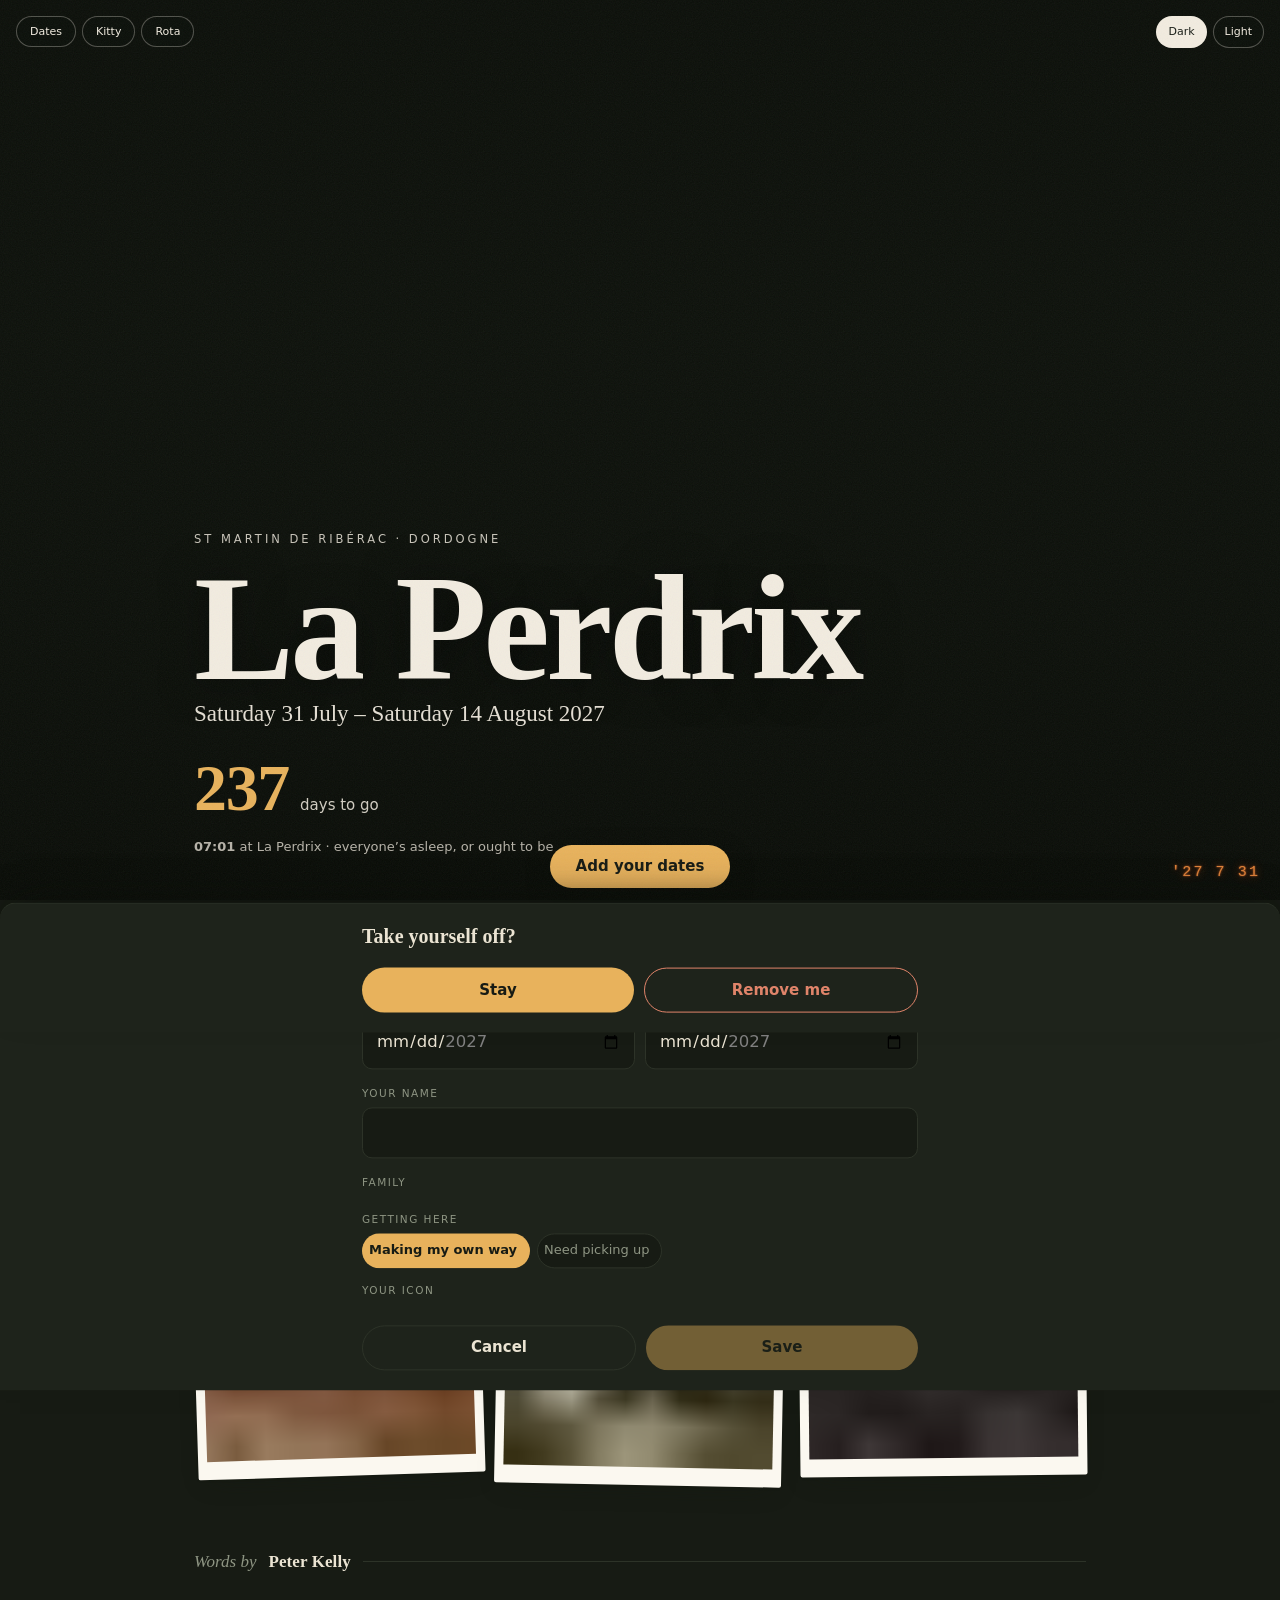
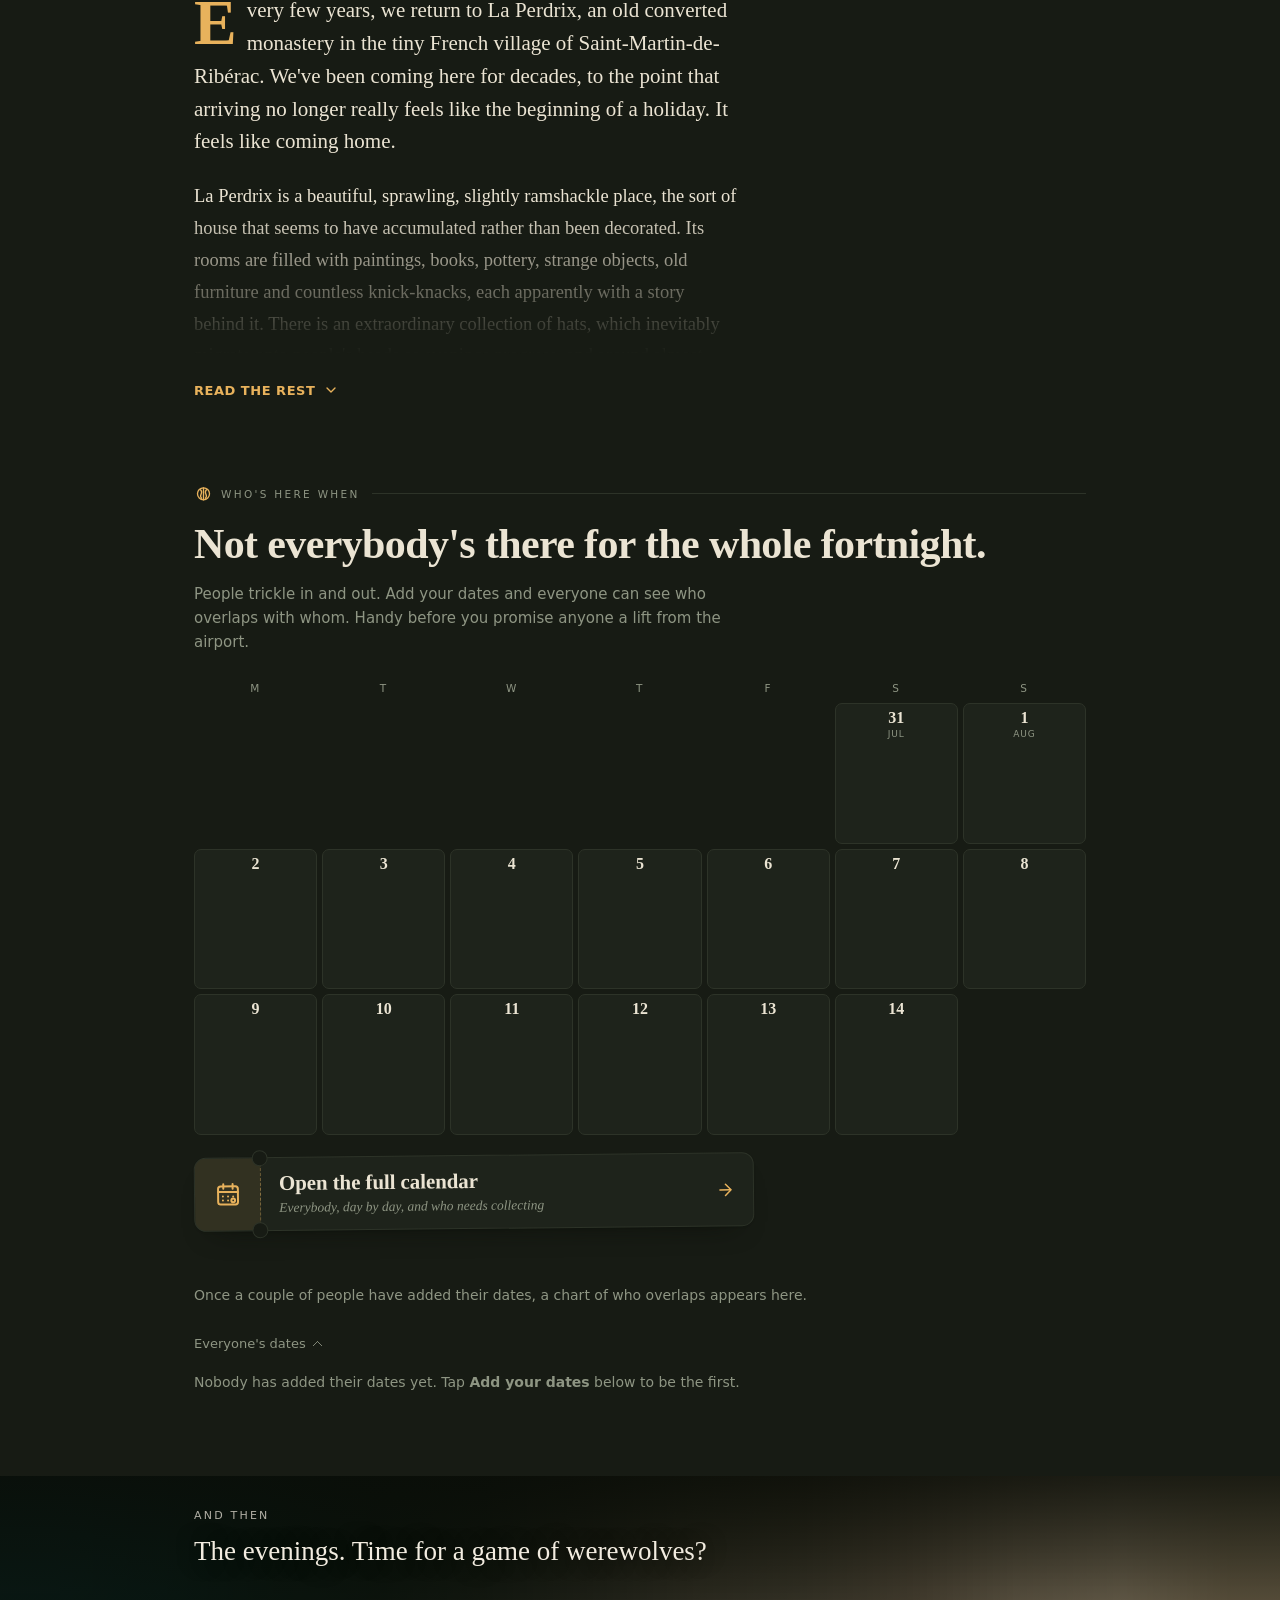
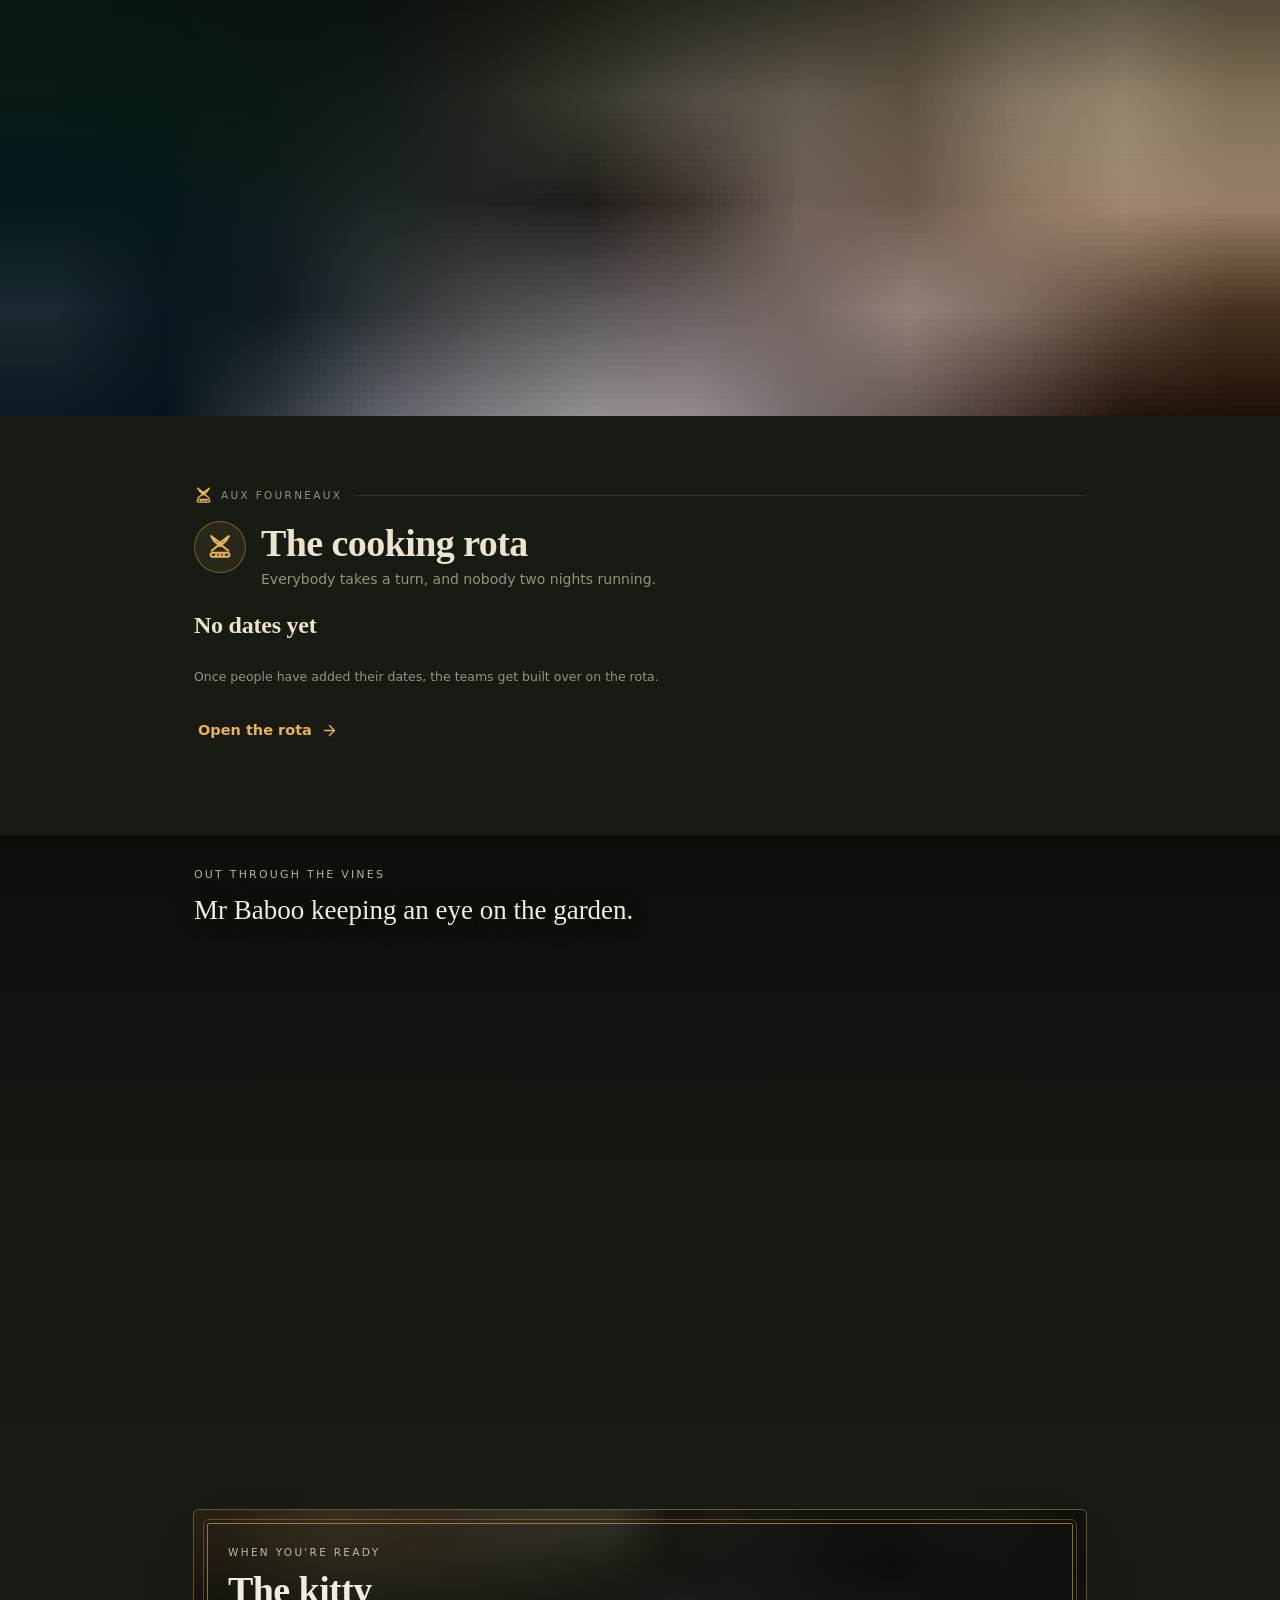
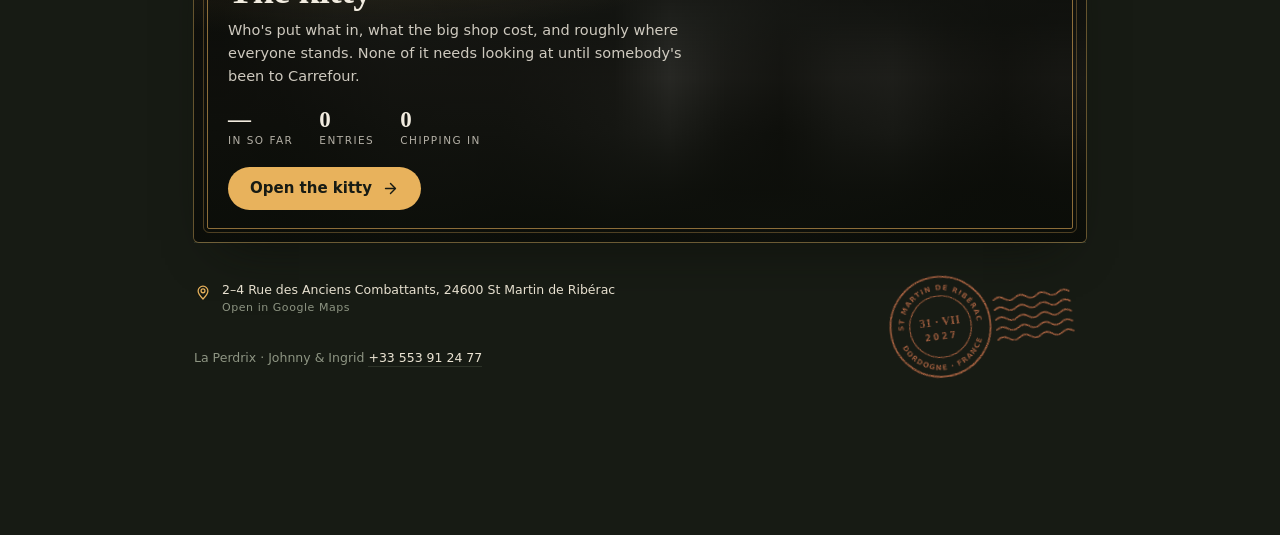
==== index.html @ cb904ff1 "The calendar button becomes a ticket stub The outlined pill under the landing page's calendar read l" ====
<!doctype html>
<html lang="en-GB">
<head>
<meta charset="utf-8">
<meta name="viewport" content="width=device-width, initial-scale=1, viewport-fit=cover">
<title>La Perdrix</title>
<link rel="manifest" href="manifest.webmanifest">
<!-- iOS ignores the manifest's icons for Add to Home Screen and uses this instead,
     and Safari will not accept an SVG here — hence the one PNG in the repo. -->
<link rel="apple-touch-icon" href="icons/apple-touch-icon.png">
<meta name="description" content="La Perdrix, St Martin de Ribérac, 31 July to 14 August 2027.">
<meta name="theme-color" id="tc" content="#171b14">
<meta name="apple-mobile-web-app-capable" content="yes">
<meta name="apple-mobile-web-app-status-bar-style" content="black-translucent">
<!-- Bump ?v= whenever styles.css changes. Neither python's http.server nor
     GitHub Pages sends useful cache headers, so without this the browser will
     happily serve a stale stylesheet and you'll debug a fix you already made. -->
<!-- Generated blur stand-ins. Must load BEFORE styles.css so its :root defaults
     are in place when the rules that use var(--ph-*) are parsed. -->
<link rel="stylesheet" href="photos.css?v=3">
<link rel="stylesheet" href="styles.css?v=51">
<!-- Dark is the default, and this has to run in the <head>: set the attribute
     any later and a light frame paints first, which on a phone in a dim room is
     a flash in the eye. Inline and tiny for the same reason — an external file
     could arrive after the first paint. The phone's own setting is ignored on
     purpose; the only thing consulted is what the person chose here before. -->
<script>
  try {
    document.documentElement.setAttribute(
      'data-theme', localStorage.getItem('laperdrix.theme') === 'light' ? 'light' : 'dark');
  } catch { document.documentElement.setAttribute('data-theme', 'dark'); }
</script>
</head>
<body>

<!-- ============================================================ hero -->
<header class="hero">
  <div class="plate" role="img" aria-label="Photographs of La Perdrix: the group in the garden, the lake, terracotta heads, hens in the shade, the house in golden light, and the abbey at Brantôme">
    <span></span><span></span><span></span><span></span><span></span><span></span>
  </div>
  <span class="wash"></span>
  <!-- A light leak, flaring as each photograph gives way to the next -->
  <span class="leak" aria-hidden="true"></span>
  <!-- The orange date a compact camera burned into the corner, from TRIP -->
  <span class="stamp" id="stamp" aria-hidden="true"></span>
  <!-- Straight to the two things you actually come back for, without scrolling
       the whole page. Mirrors the theme switcher opposite so the hero stays
       symmetrical. -->
  <nav class="hero-nav" aria-label="Go to">
    <a href="#when">Dates</a>
    <a href="kitty.html">Kitty</a>
    <a href="rota.html">Rota</a>
  </nav>
  <div class="themes">
    <button id="t-dark" aria-pressed="true">Dark</button>
    <button id="t-light" aria-pressed="false">Light</button>
  </div>
  <div class="inner">
    <p class="place">St Martin de Ribérac · Dordogne</p>
    <h1>La&nbsp;Perdrix</h1>
    <p class="when" id="range"></p>
    <p class="count"><b id="cd">—</b> <span id="cdl"></span></p>
    <p class="now" id="now"></p>
  </div>
</header>

<!-- ============================================================ the place -->
<section class="sec welcome">
  <div class="reveal">
    <p class="eyebrow"><span class="eb-mark" aria-hidden="true"><svg viewBox="0 0 24 24"><use href="#i-partridge"/></svg></span>The place</p>
    <!-- The walnut-tree headline that used to open here is gone: Peter's line,
         the one his essay ends on, is the opener now, so the top of the page and
         the foot of the essay ring the same note. The housekeeping line sits
         above it, italic and quiet, so it doesn't compete with the opener. -->
    <p class="muted" style="font-style:italic;margin:0 0 14px">Nothing to organise up here. Add your dates further down when you know them.</p>
    <p class="lede">La Perdrix is our home away from home, only larger, stranger, sunnier, and with considerably more hats.</p>
  </div>
  <div class="sheet3 reveal">
    <figure class="print">
      <span class="im" style="background-image:var(--ph-heads)" role="img" aria-label="Terracotta heads against a lichened limestone wall"></span>
      <figcaption></figcaption>
    </figure>
    <figure class="print">
      <span class="im" style="background-image:var(--ph-hens)" role="img" aria-label="Two hens in dappled shade"></span>
      <figcaption></figcaption>
    </figure>
    <figure class="print">
      <span class="im" style="background-image:var(--ph-mirror)" role="img" aria-label="A dim room of gilt mirrors lit by one lamp"></span>
      <figcaption></figcaption>
    </figure>
  </div>
</section>

<!-- ============================================================ in their words -->
<!-- A longer read, written for the group by one of the regulars who writes for a
     living. Text only on purpose: the contact sheet above and the photo bands to
     either side carry the pictures, and this is the one place on the page meant to
     be read rather than glanced at. Kept in the writer's own words; only the
     house-style fixes (spelt-out "thirteenth century", no em dashes) are ours. -->
<section class="sec essay reveal">
  <p class="byline">Words by <b>Peter Kelly</b></p>
  <!-- id + clamped-by-JS: the whole piece is in the page, so with no JavaScript
       it simply shows in full. On load it is collapsed behind "Read the rest",
       so the essay is there for anyone who wants it without dragging the scroll
       for everyone who doesn't. -->
  <div class="prose" id="prose">
    <p class="lead-p">Every few years, we return to La Perdrix, an old converted monastery in the tiny French village of Saint-Martin-de-Ribérac. We've been coming here for decades, to the point that arriving no longer really feels like the beginning of a holiday. It feels like coming home.</p>
    <p>La Perdrix is a beautiful, sprawling, slightly ramshackle place, the sort of house that seems to have accumulated rather than been decorated. Its rooms are filled with paintings, books, pottery, strange objects, old furniture and countless knick-knacks, each apparently with a story behind it. There is an extraordinary collection of hats, which inevitably migrate onto people's heads as evenings progress, and around almost every corner there is something peculiar or beautiful you could swear you had never noticed on the previous visit.</p>
    <p>The building began life as a monastery in the thirteenth century, and something of that history remains in its thick walls, enormous rooms and wonderfully irregular layout. There are bedrooms seemingly everywhere, along with two swimming pools, rambling gardens and a huge art-studio space. From the house you look across towards the old village church, a view which makes the whole place feel suspended somewhere between the everyday and a much older France.</p>
    <p>At its heart is the enormous dining table, big enough for around twenty-five people, sitting outside beneath a pergola engulfed in grapevines. This is where breakfasts drift into late mornings, where bottles and plates multiply over long lunches, and where everyone eventually reconvenes in the evening for the daily feast.</p>
    <p>Johnny and Ingrid have lived at La Perdrix since 2007, and the place bears the imprint of the life they have made there: creative, eccentric, generous and gloriously unpolished. Nothing feels over-designed or precious. Things lean, creak, grow wild and occasionally require improvisation. That is part of its charm.</p>
    <p>For us, though, La Perdrix is more than a beautiful house in France. It is a repository of family history. Every return folds another holiday into all the ones that came before it: different generations around the same table, familiar rooms redistributed among us, old jokes revived, new memories quietly attaching themselves to old ones. After so many years, it is difficult to separate the place itself from the people we have been there.</p>
    <p class="sign">La Perdrix is our home away from home, only larger, stranger, sunnier, and with considerably more hats.</p>
  </div>
  <button class="read-on" id="essayMore" type="button" hidden aria-controls="prose" aria-expanded="false">
    <span>Read the rest</span>
    <svg viewBox="0 0 24 24" fill="none" stroke="currentColor" stroke-width="2" stroke-linecap="round" stroke-linejoin="round" aria-hidden="true"><path d="M6 9l6 6 6-6"/></svg>
  </button>
</section>


<!-- ============================================================ calendar + who's here -->
<section class="sec cal-sec" id="when">
  <div class="reveal">
    <p class="eyebrow"><span class="eb-mark" aria-hidden="true"><svg viewBox="0 0 24 24"><use href="#i-walnut"/></svg></span>Who's here when</p>
    <h2 class="big">Not everybody's there for the whole fortnight.</h2>
    <p class="muted">People trickle in and out. Add your dates and everyone can see who overlaps with whom. Handy before you promise anyone a lift from the airport.</p>
  </div>

  <div class="cal reveal">
    <div class="dow" id="dow" aria-hidden="true"></div>
    <div class="grid" id="grid" role="group" aria-label="The days of the trip"></div>
  </div>

  <!-- The same calendar opened out to a page of its own, with the photograph
       behind it, everybody on a given day, and every pickup. Made as a ticket
       stub rather than a button: the plain outlined pill read like a bank's
       website on a page made of photographs and postmarks. The calendar mark
       is drawn to the sprite's recipe (1.7 stroke, round joins). -->
  <a class="cal-open" id="calOpen" href="calendar.html">
    <span class="co-stub" aria-hidden="true">
      <svg viewBox="0 0 24 24" fill="none" stroke="currentColor" stroke-width="1.7" stroke-linecap="round" stroke-linejoin="round"><rect x="3.5" y="5" width="17" height="15.5" rx="2.2"/><path d="M3.5 9.8h17"/><path d="M8 3v4"/><path d="M16 3v4"/><path d="M7.6 13.6h.01M12 13.6h.01M16.4 13.6h.01M7.6 17h.01M12 17h.01"/><circle cx="16.4" cy="17" r="1.6"/></svg>
    </span>
    <span class="co-body">
      <b>Open the full calendar</b>
      <small>Everybody, day by day, and who needs collecting</small>
    </span>
    <svg class="co-go" viewBox="0 0 24 24" fill="none" stroke="currentColor" stroke-width="1.9" stroke-linecap="round" stroke-linejoin="round" aria-hidden="true"><path d="M5 12h13"/><path d="M12 5l7 7-7 7"/></svg>
  </a>

  <p class="who" id="who" role="status"></p>

  <div class="chart reveal" id="chartWrap" hidden>
    <div class="chart-in">
      <!-- weekend shading and today's line, behind everything else -->
      <div class="cols" id="cols" aria-hidden="true"></div>
      <div class="scale" id="scale"></div>
      <div class="tally" id="tally"></div>
      <div id="bars"></div>
    </div>
  </div>
  <p class="peak" id="peak" hidden></p>
  <p class="chart-empty" id="chartEmpty">Once a couple of people have added their dates, a chart of who overlaps appears here.</p>

  <!-- The bar chart is the prominent read; the per-person date chips live one tap
       away in here so the two don't crowd each other. renderFolk() still fills
       #folk, and opens this disclosure by itself while nobody has dates yet so the
       first-run nudge is never buried (see renderFolk). -->
  <details class="folk-wrap" id="folkWrap">
    <summary>Everyone's dates</summary>
    <div class="folk" id="folk"></div>
  </details>
</section>

<!-- ============================================================ pickups -->
<!-- Read-only. It comes straight from the arrival dates people have already
     entered, so there is nothing extra for anyone to keep up to date. -->
<section class="sec lifts-sec reveal" id="liftsSec" hidden>
  <p class="eyebrow"><span class="eb-mark" aria-hidden="true"><svg viewBox="0 0 24 24"><use href="#i-bicycle"/></svg></span>Getting here</p>
  <h2 class="big">Who needs collecting.</h2>
  <div id="liftsList"></div>
  <p class="muted" id="liftsNote"></p>
</section>

<div class="band chair reveal">
  <span class="band-rot" aria-hidden="true"></span>
  <div class="cap"><small>And then</small><p>The evenings. Time for a game of werewolves?</p></div>
</div>

<!-- ============================================================ tonight's cooks -->
<!-- Read-only here. The rota is only ever built or changed on rota.html, and
     only when somebody presses the button — people add their dates over weeks,
     and a rota that rebuilt itself would never settle. -->
<section class="sec cook-sec reveal" id="cookSec" hidden>
  <p class="eyebrow"><span class="eb-mark" aria-hidden="true"><svg viewBox="0 0 24 24"><use href="#i-fourneaux"/></svg></span>Aux fourneaux</p>
  <div class="cook-head">
    <span class="cook-mark" aria-hidden="true"><svg viewBox="0 0 24 24"><use href="#i-fourneaux"/></svg></span>
    <div>
      <h2 class="cook-title">The cooking rota</h2>
      <p class="cook-blurb">Everybody takes a turn, and nobody two nights running.</p>
    </div>
  </div>
  <!-- Was the h2. The heading is now the section's name, so the date is a line
       of copy — it changes every day and was never a heading in any real sense. -->
  <p class="cook-when" id="cookWhen"></p>
  <div class="lineup" id="cookTeam"></div>
  <p class="cook-note" id="cookNote"></p>
  <!-- The nights after this one. One night and a link made the band a teaser;
       three makes it worth stopping at, which is the whole difference between
       a section people scroll past and one they read. -->
  <ul class="cook-next" id="cookNext" hidden></ul>
  <a class="cook-link" href="rota.html" id="openRota">
    <span id="rotaLinkText">The whole fortnight</span>
    <svg viewBox="0 0 24 24" fill="none" stroke="currentColor" stroke-width="2" stroke-linecap="round" stroke-linejoin="round" aria-hidden="true"><path d="M5 12h13"/><path d="M12 5l7 7-7 7"/></svg>
  </a>
</section>

<div class="band garden reveal">
  <div class="cap"><small>Out through the vines</small><p>Mr Baboo keeping an eye on the garden.</p></div>
</div>

<!-- ============================================================ the kitty, behind a click -->
<section class="sec door">
  <div class="card reveal">
    <span class="veil"></span>
    <div class="body">
      <p class="eb">When you're ready</p>
      <h2>The kitty</h2>
      <p>Who's put what in, what the big shop cost, and roughly where everyone stands. None of it needs looking at until somebody's been to Carrefour.</p>
      <div class="pot">
        <div><b id="potTotal">—</b><span>in so far</span></div>
        <div><b id="potCount">—</b><span>entries</span></div>
        <div><b id="potPeople">—</b><span>chipping in</span></div>
      </div>
      <button class="enter" id="openKitty">Open the kitty
        <svg viewBox="0 0 24 24" fill="none" stroke="currentColor" stroke-width="2" stroke-linecap="round" stroke-linejoin="round"><path d="M5 12h13"/><path d="M12 5l7 7-7 7"/></svg>
      </button>
    </div>
  </div>
  <!-- Shown only to iOS Safari, and only once. Placed in the page rather than
       floating over it: a toast on the hero would be exactly the "straight to
       business" feel the landing page is meant to avoid. -->
  <div class="a2hs" id="a2hs" hidden>
    <span class="a2hs-ic"><svg viewBox="0 0 24 24"><use href="#i-partridge"/></svg></span>
    <p>Keep this on your home screen: tap <b>Share</b>, then <b>Add to Home Screen</b>. It opens like an app, without the browser bar.</p>
    <button class="a2hs-x" id="a2hsClose" aria-label="Dismiss">&times;</button>
  </div>

  <!-- The whole address is the tap target, not just the pin: a 24px icon is a
       miserable thing to hit on a phone at the end of a long drive, and this
       way it still reads as a line of text rather than a button. Our own pin
       in the same recipe as the icon set — Google's badge would be the one
       un-hand-drawn mark on the page. Maps' documented search URL rather than
       a lat/long, because the address is verified and coordinates would not
       be; on a phone it opens the app, on a laptop the website. -->
  <div class="foot">
    <a class="mapl" target="_blank" rel="noopener"
       href="https://www.google.com/maps/search/?api=1&amp;query=La%20Perdrix%2C%202-4%20Rue%20des%20Anciens%20Combattants%2C%2024600%20Saint-Martin-de-Rib%C3%A9rac%2C%20France">
      <svg viewBox="0 0 24 24" fill="none" stroke="currentColor" stroke-width="1.7" stroke-linecap="round" stroke-linejoin="round" aria-hidden="true"><path d="M12 21.4c4.3-4.5 6.5-8 6.5-10.7a6.5 6.5 0 0 0-13 0c0 2.7 2.2 6.2 6.5 10.7z"/><circle cx="12" cy="10.4" r="2.6"/></svg>
      <span>2–4 Rue des Anciens Combattants, 24600 St Martin de Ribérac<small>Open in Google Maps</small></span>
    </a>
    <p class="foot-line">La Perdrix · Johnny &amp; Ingrid <a href="tel:+33553912477">+33 553 91 24 77</a></p>
    <!-- A rubber-stamp postmark, so the page ends like a postcard. The date is
         filled in from TRIP; the ink texture is the pm-ink filter. -->
    <svg class="postmark" viewBox="0 0 240 130" aria-hidden="true">
      <defs>
        <path id="pm-top" d="M21,65 a44,44 0 0,1 88,0"/>
        <path id="pm-bot" d="M13,65 a52,52 0 0,0 104,0"/>
        <filter id="pm-ink">
          <feTurbulence type="fractalNoise" baseFrequency=".85" numOctaves="2" seed="7" result="n"/>
          <feColorMatrix in="n" type="matrix" values="0 0 0 0 0  0 0 0 0 0  0 0 0 0 0  -1.5 0 0 0 1.55" result="m"/>
          <feComposite in="SourceGraphic" in2="m" operator="in"/>
        </filter>
      </defs>
      <g filter="url(#pm-ink)">
        <circle cx="65" cy="65" r="60" fill="none" stroke="currentColor" stroke-width="2.2"/>
        <circle cx="65" cy="65" r="37" fill="none" stroke="currentColor" stroke-width="1.3"/>
        <text class="pm-arc"><textPath href="#pm-top" startOffset="50%" text-anchor="middle">St Martin de Ribérac</textPath></text>
        <text class="pm-arc"><textPath href="#pm-bot" startOffset="50%" text-anchor="middle">Dordogne · France</textPath></text>
        <text class="pm-day" id="pmDay" x="65" y="64" text-anchor="middle"></text>
        <text class="pm-yr" id="pmYr" x="65" y="80" text-anchor="middle"></text>
        <g fill="none" stroke="currentColor" stroke-width="2" stroke-linecap="round">
          <path d="M132,41 q6.5,-5 13,0 t13,0 t13,0 t13,0 t13,0 t13,0 t13,0"/>
          <path d="M132,53 q6.5,-5 13,0 t13,0 t13,0 t13,0 t13,0 t13,0 t13,0"/>
          <path d="M132,65 q6.5,-5 13,0 t13,0 t13,0 t13,0 t13,0 t13,0 t13,0"/>
          <path d="M132,77 q6.5,-5 13,0 t13,0 t13,0 t13,0 t13,0 t13,0 t13,0"/>
          <path d="M132,89 q6.5,-5 13,0 t13,0 t13,0 t13,0 t13,0 t13,0 t13,0"/>
        </g>
      </g>
    </svg>
  </div>
</section>

<!-- ============================================================ add your dates -->
<!-- .bare: no fade behind the button. The other two pages scroll flat colour
     under theirs, but this one scrolls photographs, and a strip of page
     background sitting over a photograph reads as a rendering fault. -->
<div class="bar bare"><button class="btn" id="add">Add your dates</button></div>

<!-- the icon sprite is injected by icons.js, shared with kitty.html -->

<script src="icons.js?v=6"></script>
<script src="sync.js?v=4"></script>
<script src="focus.js?v=2"></script>
<script src="photos.js?v=1"></script>
<script src="rota.js?v=3"></script>
<script src="sun.js?v=1"></script>
<script src="dates.js?v=2"></script>
<script>
/* ---------------------------------------------------------------- header */
function renderRange(){
  const same = START.getUTCMonth() === END.getUTCMonth();
  $('range').textContent =
    DOWL[dowIdx(START)] + ' ' + START.getUTCDate() + (same ? '' : ' ' + MONL[START.getUTCMonth()]) +
    ' – ' + DOWL[dowIdx(END)] + ' ' + END.getUTCDate() + ' ' + MONL[END.getUTCMonth()] + ' ' + END.getUTCFullYear();

  // The camera date stamp, the way they printed it: 'YY M D
  const y = START.getUTCFullYear();
  $('stamp').textContent = "'" + String(y).slice(2) + ' ' + (START.getUTCMonth()+1) + ' ' + START.getUTCDate();

  // The postmark, in a post office's Roman-numeral month
  const ROMAN = ['I','II','III','IV','V','VI','VII','VIII','IX','X','XI','XII'];
  $('pmDay').textContent = START.getUTCDate() + ' · ' + ROMAN[START.getUTCMonth()];
  $('pmYr').textContent  = String(y);
}

/* The time at the house, and where the sun is. The maths is in sun.js; the
   words live here with the rest of the page's copy. Fails quietly — it is
   garnish, and an old browser without Intl time zones just goes without. */
function renderNow(){
  if (!window.Sun) return;
  let t, sun, clock;
  try { t = new Date(); sun = Sun.times(t); clock = Sun.clock(t); } catch { return; }
  const toSet = Math.round((sun.set - t) / 60000);
  const up    = Math.round((t - sun.rise) / 60000);
  let s;
  if (t < sun.rise)      s = 'everyone’s asleep, or ought to be';
  else if (up < 60)      s = 'the sun’s just up over the walnut trees';
  else if (toSet > 60)   s = 'sunset in ' + Math.floor(toSet/60) + ' h ' + String(toSet%60).padStart(2,'0');
  else if (toSet > 0)    s = 'sunset in ' + toSet + (toSet === 1 ? ' minute' : ' minutes') + ', time to find a glass';
  else if (toSet > -45)  s = 'the sun’s just gone behind the church';
  else                   s = 'lamps on under the vines';
  $('now').innerHTML = '<b>' + clock + '</b> at La Perdrix · ' + s;
}

function renderCountdown(){
  /* Compare noon-UTC to noon-UTC. Taking local midnight against a noon-UTC
     start leaves a half-day in the difference, which rounds up and shows a
     day too many. */
  const t = new Date();
  const pad = v => String(v).padStart(2,'0');
  const today = D(t.getFullYear() + '-' + pad(t.getMonth()+1) + '-' + pad(t.getDate()));
  const days = Math.round((START - today) / 86400000);
  const n = $('cd'), l = $('cdl');
  if (days > 1){ n.textContent = days; l.textContent = 'days to go'; }
  else if (days === 1){ n.textContent = '1'; l.textContent = 'day to go'; }
  else if (days === 0){ n.textContent = 'Today'; l.textContent = ''; }
  else if (days > -DAYS.length){ n.textContent = 'Day ' + (1 - days); l.textContent = 'of the trip'; }
  else { n.textContent = 'Until'; l.textContent = 'next time'; }
}

/* ------------------------------------------------------- tonight's cooks

   Read-only. This never builds or changes a rota — it renders the one that is
   stored, using the same pure functions rota.html uses, so the two pages can't
   disagree about who is on. If nobody has asked for a rota yet, the band still
   appears (once there are people to roster) as the way in to make one. */
function renderLifts(){
  const today = todayLocal();
  const days = nextLifts(people, today, 3);
  const anyAtAll = people.some(p => p.pickupFrom);
  $('liftsSec').hidden = !anyAtAll;
  if (!anyAtAll) return;

  if (!days.length) {
    $('liftsList').innerHTML = '';
    $('liftsNote').textContent = 'Everybody with a lift booked has already arrived.';
    return;
  }

  const tomorrow = iso(addDays(new Date(today + 'T12:00:00Z'), 1));
  const label = d => d === today ? 'Today' : d === tomorrow ? 'Tomorrow' : longNight(d);

  $('liftsList').innerHTML = days.map(d => `
    <div class="lift-day">
      <div class="lift-when-head">${label(d.day)}</div>
      ${d.people.map(p => `
        <div class="lift">
          <span class="av sm" style="background:${colourOf(p.icon)}">${iconOf(p.icon)}</span>
          <span class="lift-who">${esc(p.name)}</span>
          <span class="lift-where">${esc(p.pickupFrom)}${p.pickupAt ? ' · ' + sayTime(p.pickupAt) : ''}</span>
        </div>`).join('')}
    </div>`).join('');

  const n = days.reduce((t, d) => t + d.people.length, 0);
  $('liftsNote').textContent = n === 1
    ? 'One person to collect. Add your own dates above if you need a lift.'
    : `${n} people to collect. Add your own dates above if you need a lift.`;
}

function renderCooks(){
  const roster = people.filter(p => p.from && p.to);

  /* The band always shows. It carries the link to the rota, so hiding it when
     nobody has dates yet took the whole rota off the landing page. Empty is a
     state to describe, not to disappear. */
  $('cookSec').hidden = false;

  /* Cleared up front, not in each branch below. Every one of them returns
     early, and a list left over from the last render would be showing nights
     that the current state says nothing about. */
  $('cookNext').hidden = true;
  $('cookNext').innerHTML = '';

  if (!roster.length) {
    $('cookWhen').textContent = 'No dates yet';
    $('cookTeam').innerHTML = '';
    $('cookNote').textContent =
      'Once people have added their dates, the teams get built over on the rota.';
    $('rotaLinkText').textContent = 'Open the rota';
    return;
  }

  const conf = (Sync.settings() || {}).rota;
  const teams = (conf && Array.isArray(conf.teams)) ? conf.teams : [];
  const teamLabel = (t, i) => t.name || ('Team ' + (i + 1));
  if (!teams.some(t => Array.isArray(t.members) && t.members.length)) {
    /* No teams built (or the old pre-teams shape). Say the thing the blurb
       under the title doesn't: why the band is empty. */
    $('cookWhen').textContent = 'No teams yet';
    $('cookTeam').innerHTML = '';
    $('cookNote').textContent =
      'Nobody has been put in a team yet. They get built by hand over on the rota.';
    $('rotaLinkText').textContent = 'Build the teams';
    return;
  }

  const nights = Rota.cookNights(TRIP.start, TRIP.end);
  const sched = Rota.schedule(teams, nights, roster, (conf.overrides || {}));
  const today = todayLocal();
  const night = Rota.nightFor(sched, today);
  $('rotaLinkText').textContent = 'The whole fortnight';

  if (!night) {
    $('cookWhen').textContent = 'Nothing on tonight';
    $('cookTeam').innerHTML = '';
    $('cookNote').textContent = 'The fortnight is over, or nobody has dates covering it.';
    return;
  }

  /* Eating out: no team, on purpose. Say so rather than showing an empty band. */
  if (night.off) {
    $('cookWhen').textContent = night.day === today ? 'Eating out tonight' : longNight(night.day);
    $('cookTeam').innerHTML = '';
    $('cookNote').textContent = night.day === today
      ? 'No cooking tonight. Eating out.'
      : 'Eating out that night. No cooks.';
    /* Fall through to list the next few cooking nights below. */
  } else if (!night.team && !night.override) {
    $('cookWhen').textContent = 'Nothing on tonight';
    $('cookTeam').innerHTML = '';
    $('cookNote').textContent = 'The fortnight is over, or nobody has dates covering it.';
    return;
  } else {
    // A team night, or an ad-hoc "just these people" one. The latter has no team,
    // so there is no team name to lead with.
    const label = night.team ? teamLabel(night.team, night.teamIndex) : '';
    $('cookWhen').textContent = night.day === today ? 'Tonight' : longNight(night.day);
    if (night.present.length) {
      $('cookTeam').innerHTML = night.present.map(id => {
        const p = roster.find(x => x.id === id);
        return p ? `<span class="cook"><span class="av sm" style="background:${colourOf(p.icon)}">${iconOf(p.icon)}</span>${esc(p.name)}</span>` : '';
      }).join('');
      const lead = label ? (night.day === today ? label + ' are on. ' : label + ' are up next. ') : '';
      $('cookNote').textContent = lead + 'Cooking for ' + night.here.length + '.';
    } else {
      $('cookTeam').innerHTML = '';
      $('cookNote').textContent = label
        ? label + ' are up, but nobody from them is here that night. It can be sorted on the rota.'
        : 'Nobody chosen for that night is here. It can be sorted on the rota.';
    }
  }

  /* The next few nights that actually have someone cooking, with the team on
     each — an empty night is a gap to fix on rota.html, not to list here. */
  const after = sched.slice(night.index + 1).filter(n => n.present.length).slice(0, 3);
  if (after.length) {
    $('cookNext').innerHTML = after.map(n => {
      const names = n.present.map(id => (roster.find(x => x.id === id) || {}).name).filter(Boolean);
      // An ad-hoc lineup has no team, so lead with just the names.
      const lbl = n.team ? teamLabel(n.team, n.teamIndex) + ': ' : '';
      return `<li><span class="d">${esc(shortNight(n.day))}</span><span class="t">${esc(lbl + names.join(' & '))}</span></li>`;
    }).join('');
    $('cookNext').hidden = false;
  }
}

function render(){
  renderGrid(); renderWho(); renderFolk(); renderChart(); renderSheet(); renderCooks(); renderLifts();
  // Opening out the calendar keeps the day you were looking at.
  $('calOpen').href = 'calendar.html' + (focus ? '#' + focus : '');
}

/* ------------------------------------------------- the kitty, behind a click */
$('openKitty').addEventListener('click', () => { location.href = 'kitty.html'; });

function summariseKitty(){
  // Spends only. Pay-ins into the pot are money in, not spending, so they must
  // not swell the "in so far" figure this band shows.
  const all = Sync.expenses();
  const spend = Array.isArray(all) ? all.filter(e => e.entryType !== 'payin') : all;
  if (!Array.isArray(spend) || !spend.length) {
    $('potTotal').textContent = '—';
    $('potCount').textContent = '0';
    $('potPeople').textContent = '0';
    return;
  }
  const sum = spend.reduce((t, e) => t + (typeof e.amountLocal === 'number' ? e.amountLocal : 0), 0);
  const payers = new Set(spend.map(e => e.paidBy).filter(Boolean)).size;
  $('potTotal').textContent = '€' + Math.round(sum).toLocaleString('en-GB');
  $('potCount').textContent = String(spend.length);
  $('potPeople').textContent = String(payers);
}
summariseKitty();

/* ------------------------------------------------- the photographs
   Fetching and the signed-URL dance live in photos.js, shared with rota.html.
   This page shows the lot; the rota only needs its own backdrop. */
Photos.load(['group', 'lake', 'abbey', 'chair', 'mirror', 'heads', 'hens', 'garden', 'house', 'pool']);

/* ---------------------------------------------------------------- theme
   Dark unless somebody has chosen light. The attribute is already on <html>
   from the <head> script, so this only wires the buttons up and keeps the
   browser chrome in step — reading the same key, and defaulting the same way.
   The address bar has to be set here rather than by two media-scoped metas:
   those follow the phone's setting, which we no longer honour, and a light
   bar over a dark page looks like a rendering fault. */
(function(){
  const root = document.documentElement;
  const b = { dark:$('t-dark'), light:$('t-light') };
  const BAR = { dark:'#171b14', light:'#e9e4d7' };
  const set = m => {
    root.setAttribute('data-theme', m);
    $('tc').setAttribute('content', BAR[m]);
    try { localStorage.setItem('laperdrix.theme', m); } catch {}
    for (const k in b) b[k].setAttribute('aria-pressed', String(k === m));
  };
  for (const k in b) b[k].addEventListener('click', () => set(k));
  let saved = 'dark';
  try { saved = localStorage.getItem('laperdrix.theme') === 'light' ? 'light' : 'dark'; } catch {}
  set(saved);
})();

/* ------------------------------------------------- add to home screen
   Safari has no beforeinstallprompt, so on iOS the only option is to tell
   people where the button is. Shown once; closing it is remembered. */
(function(){
  const el = $('a2hs');
  let dismissed = false;
  try { dismissed = localStorage.getItem('laperdrix.a2hs') === '1'; } catch {}
  const ua = navigator.userAgent;
  // iPads on recent iPadOS identify as Macintosh, hence the touch-points check.
  const iOS = /iP(hone|od|ad)/.test(ua) || (navigator.maxTouchPoints > 1 && /Macintosh/.test(ua));
  const otherBrowser = /CriOS|FxiOS|EdgiOS|OPiOS/.test(ua);   // only Safari can do this
  const installed = window.navigator.standalone === true ||
                    window.matchMedia('(display-mode: standalone)').matches;
  if (!dismissed && iOS && !otherBrowser && !installed) el.hidden = false;
  $('a2hsClose').addEventListener('click', () => {
    el.hidden = true;
    try { localStorage.setItem('laperdrix.a2hs', '1'); } catch {}
  });
})();

/* ------------------------------------------------- keep the hero uncluttered
   The landing page is for enjoying the look of the holiday, so the "Add your
   dates" bar stays out of sight until you have actually scrolled to the
   calendar. It has nothing to do until then. */
(function(){
  const bar = document.querySelector('.bar');
  const cal = document.querySelector('.cal-sec');
  if (!('IntersectionObserver' in window)){ bar.classList.add('show'); return; }
  new IntersectionObserver(es => {
    es.forEach(e => bar.classList.toggle('show', e.isIntersecting || e.boundingClientRect.top < 0));
  }, { rootMargin:'-20% 0px 0px 0px' }).observe(cal);
})();

/* ------------------------------------------------- the essay, folded away
   Peter's piece is long on purpose, so it loads collapsed with a "Read the
   rest" button. Done here rather than in the markup so that with no JavaScript
   the whole thing simply shows: the clamp and the button are both added now. */
(function(){
  const prose = $('prose'), btn = $('essayMore');
  if (!prose || !btn) return;
  prose.classList.add('clamped');
  btn.hidden = false;
  const label = btn.querySelector('span');
  btn.addEventListener('click', () => {
    const open = !prose.classList.toggle('clamped');   // toggle returns true when still clamped
    btn.setAttribute('aria-expanded', String(open));
    label.textContent = open ? 'Show less' : 'Read the rest';
    /* Re-collapsing from the foot of the opened essay would leave you stranded
       below the section; bring its top back up so "Show less" doesn't feel like
       the page jumped away from you. */
    if (!open) btn.closest('.essay').scrollIntoView({ behavior:'smooth', block:'start' });
  });
})();

/* ---------------------------------------------------------------- reveals
   Sections fade in as they scroll into view. Lovely on the photo bands; the
   catch is that the calendar and the presence chart are .reveal too, and they
   are things you interact with — a fast scroll that lands before the observer's
   callback runs, or an observer that never fires for an element, must never
   leave real content sitting invisible. So the observer is primary, and a cheap
   backstop reveals anything that is actually on screen and still hidden. It is
   scoped to the viewport on purpose: the sections still below stay hidden and
   unfold in their own time, so the effect is untouched — only the pathological
   "reachable but blank" case is caught. */
if ('IntersectionObserver' in window){
  const io = new IntersectionObserver(es => {
    es.forEach(e => { if (e.isIntersecting){ e.target.classList.add('in'); io.unobserve(e.target); } });
  }, { rootMargin:'0px 0px -8% 0px', threshold:.05 });
  const reveals = [...document.querySelectorAll('.reveal')];
  reveals.forEach(el => io.observe(el));

  const backstop = () => {
    let hiddenBelow = false;
    for (const el of reveals){
      if (el.classList.contains('in')) continue;
      const r = el.getBoundingClientRect();
      // On screen (with a little slack) but not yet revealed: show it now.
      if (r.top < window.innerHeight * 0.98 && r.bottom > 0){ el.classList.add('in'); io.unobserve(el); }
      else hiddenBelow = true;
    }
    // Nothing left to guard: stop listening.
    if (!hiddenBelow){ removeEventListener('scroll', backstop); removeEventListener('resize', backstop); }
  };
  addEventListener('scroll', backstop, { passive:true });
  addEventListener('resize', backstop, { passive:true });
  backstop();   // catch a first paint that is already scrolled or already tall enough
} else {
  document.querySelectorAll('.reveal').forEach(el => el.classList.add('in'));
}

/* Keep the chart's edge fade honest as it is scrolled or the screen turns.
   render() already refreshes it whenever the data changes. */
$('chartWrap').addEventListener('scroll', updateChartFade, { passive:true });
window.addEventListener('resize', updateChartFade);

/* ---------------------------------------------------------------- go */
renderRange(); renderCountdown(); renderNow(); renderDow(); render();
setInterval(renderNow, 30000);

/* Pick up anything other people have added. Local data is already on screen by
   this point, so a slow or failed pull costs nothing but freshness. */
(async function refresh(){
  const got = await Sync.pull();
  if (!got) return;
  people = load();
  render();
  summariseKitty();
})();
</script>
</body>
</html>
---- photos.css ----
/* GENERATED by scripts/gen_placeholders.py — do not edit by hand.
 * 16px stand-ins shown until the real photographs arrive from the Worker.
 * Overridden at runtime by --ph-* custom properties set in index.html. */
:root{
  --ph-group:url("[data-uri]");
  --ph-lake:url("[data-uri]");
  --ph-abbey:url("[data-uri]");
  --ph-chair:url("[data-uri]");
  --ph-mirror:url("[data-uri]");
  --ph-heads:url("[data-uri]");
  --ph-hens:url("[data-uri]");
  --ph-table:url("[data-uri]");
  --ph-window:url("[data-uri]");
}
---- styles.css ----
/* =========================================================================
   La Perdrix — design tokens and styles.

   The palette is lifted off the photographs in "Photos for project", not
   chosen in the abstract: raw terracotta and lichened limestone from the
   heads against the wall, the cool cyan cast film gives its shadows, and the
   single warm lamp from the dim interiors.

   Dark mode is the LEAD design, not an inversion — several of the reference
   photos are evening interiors lit by one lamp, and that is the mood of the
   place. In dark, the accent moves from terracotta to lamp amber.

   Dark is also the DEFAULT, and the phone's own light/dark setting is
   deliberately ignored: there is no prefers-color-scheme rule anywhere in this
   file. Every page sets data-theme on <html> in the <head>, before first paint,
   and the only two values are "dark" (unless somebody has chosen otherwise) and
   "light". The raw palette below is the light one, because the light theme
   overrides fewer things; what makes dark the default is that attribute, not
   the cascade. Don't "tidy" this by putting the dark values in :root — the
   light block would then have to unset every one of them.
   ========================================================================= */

:root{
  /* palette */
  --limestone:#e9e4d7;
  --paper:#f3efe4;
  --ink:#1e2419;
  --mut:#6d7563;
  --hair:#d3ccba;
  --terra:#b0552f;
  --lichen:#7e8a6a;
  --cool:#5c7d7a;
  --lamp:#d99a3f;

  /* semantic — everything below is styled through these, never the raw names */
  --bg:var(--limestone);
  --surface:var(--paper);
  --tx:var(--ink);
  --accent:var(--terra);
  /* A deeper, dustier brick than the terracotta accent. Destructive actions
     have to be distinguishable from ordinary ones, but this is an "are you
     sure", not an alarm — so it comes from the same earth as everything else
     rather than an off-the-shelf signal red. */
  --danger:#9c3d26;

  --serif:"Iowan Old Style","Hoefler Text",Palatino,"Palatino Linotype",Georgia,serif;
  --sans:-apple-system,BlinkMacSystemFont,"Segoe UI",Roboto,system-ui,sans-serif;

  --safe-b:env(safe-area-inset-bottom,0px);
  --safe-t:env(safe-area-inset-top,0px);

  /* Height of the on-screen keyboard when it is up, 0 otherwise. Set by
     focus.js from visualViewport; the input sheets lift by it so the field
     you are typing into never hides behind the keypad. */
  --kb:0px;
}

:root[data-theme="dark"]{
  --bg:#171b14; --surface:#1e231b; --tx:#ebe4d3; --mut:#8e9583; --hair:#2d3328;
  --terra:#d4784f; --lichen:#93a07c; --cool:#6f9a95; --lamp:#e8b25c;
  --accent:var(--lamp);
  --danger:#e0846a;
}
:root[data-theme="light"]{
  --bg:#e9e4d7; --surface:#f3efe4; --tx:#1e2419; --mut:#6d7563; --hair:#d3ccba;
  --terra:#b0552f; --lichen:#7e8a6a; --cool:#5c7d7a; --lamp:#d99a3f;
  --accent:var(--terra);
  --danger:#9c3d26;
}

*{box-sizing:border-box;-webkit-tap-highlight-color:transparent}
html,body{margin:0;padding:0}

/* The `hidden` attribute only sets display:none in the UA stylesheet, so ANY
   class of ours that sets display beats it and the element stays on screen.
   This has already caused two visible bugs; make it win everywhere. */
[hidden]{display:none !important}
body{
  background:var(--bg);color:var(--tx);font:16px/1.6 var(--sans);
  min-height:100dvh;overflow-x:hidden;overscroll-behavior-y:none;
}
img{max-width:100%;display:block}

/* film grain over the whole page — the reference photos are all 35mm */
body::before{
  content:"";position:fixed;inset:0;z-index:60;pointer-events:none;opacity:.055;
  background-image:url("data:image/svg+xml,%3Csvg xmlns='http://www.w3.org/2000/svg' width='180' height='180'%3E%3Cfilter id='g'%3E%3CfeTurbulence type='fractalNoise' baseFrequency='.86' numOctaves='4'/%3E%3C/filter%3E%3Crect width='180' height='180' filter='url(%23g)'/%3E%3C/svg%3E");
}

:focus-visible{outline:2px solid var(--accent);outline-offset:2px}

/* ---------------------------------------------------------------- hero */
.hero{
  position:relative;min-height:100svh;display:flex;flex-direction:column;
  justify-content:flex-end;overflow:hidden;background:#0e120c;isolation:isolate;
}
.plate{position:absolute;inset:0;z-index:0}
.plate span{
  position:absolute;inset:0;background-size:cover;background-position:center;opacity:0;
  filter:brightness(.8) saturate(.95) contrast(1.05);animation:cycle 51s infinite;
}
/* Six now. The cycle grew to 51s to keep the same 8.5s slot per image, and the
   keyframe percentages below were rescaled to the longer cycle so each
   photograph holds and cross-fades over exactly the same wall-clock time as
   before. Delays stay 8.5s apart. The pool stays on the evenings band; the
   abbey at Brantôme moved up here off its own photo band. */
.plate span:nth-child(1){background-image:var(--ph-group);background-position:center 26%;animation-delay:0s}
.plate span:nth-child(2){background-image:var(--ph-lake);animation-delay:8.5s}
.plate span:nth-child(3){background-image:var(--ph-heads);animation-delay:17s}
.plate span:nth-child(4){background-image:var(--ph-hens);animation-delay:25.5s}
.plate span:nth-child(5){background-image:var(--ph-house);animation-delay:34s}
.plate span:nth-child(6){background-image:var(--ph-abbey);animation-delay:42.5s}
@keyframes cycle{
  0%{opacity:0;transform:scale(1.02)} 2.67%{opacity:1} 16.67%{opacity:1} 20.67%{opacity:0}
  20.68%{transform:scale(1.02)} 100%{opacity:0;transform:scale(1.11)}
}
.wash{
  position:absolute;inset:0;z-index:1;
  background:linear-gradient(to top,rgba(10,13,8,.9) 2%,rgba(10,13,8,.42) 30%,rgba(10,13,8,.14) 62%,rgba(10,13,8,.52) 100%);
}
.hero .inner{position:relative;z-index:2;padding:0 24px 42px;color:#f2ece0;max-width:940px;margin:0 auto;width:100%}
.place{font-size:11.5px;letter-spacing:.26em;text-transform:uppercase;opacity:.82;margin:0 0 16px}
.hero h1{
  font:600 clamp(58px,17vw,150px)/.86 var(--serif);margin:0 0 6px;
  letter-spacing:-.025em;text-shadow:0 2px 40px rgba(0,0,0,.5);
}
.when{font:400 clamp(17px,3.4vw,23px)/1.3 var(--serif);opacity:.94;margin:0 0 26px}
.count{display:flex;align-items:baseline;gap:11px;flex-wrap:wrap;margin:0}
.count b{
  font:600 clamp(40px,9vw,66px)/1 var(--serif);color:var(--lamp);
  letter-spacing:-.02em;font-variant-numeric:tabular-nums;
}
.count span{font-size:15px;opacity:.86}
/* the countdown glows like the one lamp in the reference interiors */
.count b{animation:lamp 7s ease-in-out infinite}
@keyframes lamp{
  0%,100%{text-shadow:0 0 18px rgba(232,178,92,.16)}
  50%{text-shadow:0 0 34px rgba(232,178,92,.42),0 0 5px rgba(232,178,92,.22)}
}
.now{margin:16px 0 0;font-size:13px;opacity:.74;font-variant-numeric:tabular-nums}
.now b{font-weight:600}

/* Light leak: two warm flares off the film edge, one at every photo change
   (every 8.5s in the 51s cycle), alternating sides. */
.leak{position:absolute;inset:0;z-index:1;pointer-events:none;mix-blend-mode:screen}
.leak::before,.leak::after{content:"";position:absolute;inset:0;opacity:0;animation:leak 17s ease-out infinite}
.leak::before{background:radial-gradient(55% 75% at -8% 64%,rgba(255,112,38,.8),rgba(214,58,30,.36) 40%,transparent 72%)}
.leak::after{background:radial-gradient(50% 70% at 108% 28%,rgba(255,168,72,.7),rgba(220,82,40,.3) 42%,transparent 74%);animation-delay:8.5s}
@keyframes leak{0%{opacity:0} 4%{opacity:.62} 9%{opacity:.22} 16%,100%{opacity:0}}

/* The date a compact camera burned into the corner of every print */
.stamp{
  position:absolute;right:20px;bottom:calc(20px + var(--safe-b));z-index:3;
  font:500 15px/1 ui-monospace,"SF Mono",Menlo,Consolas,monospace;letter-spacing:.14em;
  color:#ff9440;opacity:.88;filter:blur(.35px);
  text-shadow:0 0 2px rgba(255,118,40,.95),0 0 10px rgba(255,90,20,.55);
}

.themes{position:absolute;top:calc(16px + var(--safe-t));right:16px;z-index:4;display:flex;gap:6px}
.themes button{
  font:inherit;font-size:11px;padding:6px 11px;border-radius:99px;cursor:pointer;
  border:1px solid rgba(242,236,224,.3);background:rgba(14,18,12,.42);color:#f2ece0;
}
.themes button[aria-pressed="true"]{background:#f2ece0;color:#171b14;border-color:transparent}

/* ---------------------------------------------------------------- shared */
.sec{max-width:940px;margin:0 auto;padding:0 24px}
.eyebrow{
  font-size:10.5px;letter-spacing:.22em;text-transform:uppercase;color:var(--mut);
  display:flex;align-items:center;gap:12px;margin:0 0 18px;
}
.eyebrow::after{content:"";flex:1;height:1px;background:var(--hair)}
/* A mark inside an eyebrow. The gap:12px is meant for the rule that follows,
   not for this, so it gets its own tighter spacing. */
.eb-mark{display:inline-grid;place-items:center;color:var(--accent);margin-right:-4px}
.eb-mark svg{width:19px;height:19px;display:block}
h2.big{font:600 clamp(28px,5.4vw,42px)/1.1 var(--serif);margin:0 0 14px;letter-spacing:-.015em;text-wrap:balance}
.lede{font:400 clamp(17px,2.4vw,20px)/1.62 var(--serif);max-width:34em;margin:0 0 18px}
.muted{color:var(--mut);font-size:15px;max-width:36em;margin:0}
/* old-style figures wherever numbers sit in running serif text */
.lede,h2.big,.when,.prose p,.band .cap p{font-variant-numeric:oldstyle-nums}

.reveal{opacity:0;transform:translateY(16px);transition:opacity .75s ease,transform .75s cubic-bezier(.2,.7,.3,1)}
.reveal.in{opacity:1;transform:none}
@media (prefers-reduced-motion:reduce){
  .reveal{opacity:1;transform:none;transition:none}
  .plate span{animation:none}
  .plate span:nth-child(1){opacity:1}
  .sheet{transition:none}
  .count b{animation:none}
  .leak{display:none}
  .print{transition:none}
}

/* ---------------------------------------------------------------- contact sheet */
/* padding-block only — a shorthand `padding` here would silently wipe out
   .sec's 24px horizontal padding and run every line to the screen edge. */
.welcome{padding-block:78px 0}
.sheet3{display:grid;grid-template-columns:repeat(3,1fr);gap:16px;margin-top:38px}
.print{
  position:relative;margin:0;background:#fbf8f0;padding:9px 9px 8px;border-radius:2px;
  box-shadow:0 10px 26px -14px rgba(20,26,16,.7),0 1px 2px rgba(20,26,16,.2);
  transition:transform .4s cubic-bezier(.2,.7,.3,1),box-shadow .4s ease;
}
.print:nth-child(1){transform:rotate(-1.8deg)}
.print:nth-child(2){transform:rotate(1.1deg) translateY(9px)}
.print:nth-child(3){transform:rotate(-.6deg)}
/* a strip of masking tape holding each one up, torn at both ends */
.print::before{
  content:"";position:absolute;z-index:1;top:-10px;left:50%;width:64px;height:21px;margin-left:-32px;
  background:linear-gradient(170deg,rgba(240,231,204,.86),rgba(222,210,178,.8));
  box-shadow:0 1px 2px rgba(20,26,16,.16);transform:rotate(-3deg);
  clip-path:polygon(0 10%,4% 0,96% 5%,100% 14%,97% 32%,100% 54%,96% 74%,100% 92%,95% 100%,5% 96%,1% 80%,4% 60%,0 40%,3% 24%);
}
.print:nth-child(2)::before{left:36%;transform:rotate(5deg)}
.print:nth-child(3)::before{left:60%;transform:rotate(-7deg)}
/* pick one up: it straightens and lifts off the sheet */
@media (hover:hover){
  .print:hover{
    transform:rotate(0) translateY(-7px);
    box-shadow:0 24px 36px -18px rgba(20,26,16,.75),0 1px 2px rgba(20,26,16,.2);
  }
}
/* display:block matters — aspect-ratio does nothing on an inline element */
.print .im{display:block;aspect-ratio:1;background-size:cover;background-position:center}
.print figcaption{font:italic 400 12px/1.35 var(--serif);color:#5d5647;padding:8px 2px 2px;text-align:center}
@media (max-width:600px){
  .sheet3{grid-template-columns:1fr 1fr;gap:12px}
  .print:nth-child(3){grid-column:1/-1;width:62%;margin:0 auto;transform:rotate(1.4deg)}
  .print figcaption{font-size:11px}
}

/* ---------------------------------------------------------------- essay */
/* The one block on the landing page written to be read at length, not glanced
   at. A narrow measure so the lines don't run too wide, a drop cap to open, and
   the closing line set apart in the accent. Colours come through --tx and
   --accent, so it reads right in both themes without its own overrides. */
.essay{padding-block:78px 0}
/* The credit, sitting where an eyebrow would. "Words by" is the quiet part and
   the name the loud one, with the same hairline rule the eyebrows carry. */
.essay .byline{
  display:flex;align-items:center;gap:12px;margin:0 0 24px;
  font:italic 400 clamp(15px,2.2vw,17px)/1 var(--serif);color:var(--mut);
}
.essay .byline b{font-style:normal;font-weight:600;color:var(--tx);letter-spacing:.005em}
.essay .byline::after{content:"";flex:1;height:1px;background:var(--hair)}
.prose{max-width:34em;margin:0}
/* Collapsed on load (added in JS, so no-JS shows it all). A mask fade rather
   than a hard cut, and it works in alpha so it needs no per-theme colour. */
.prose.clamped{
  max-height:min(48svh,360px);overflow:hidden;
  -webkit-mask-image:linear-gradient(to bottom,#000 58%,transparent);
          mask-image:linear-gradient(to bottom,#000 58%,transparent);
}
.read-on{
  display:inline-flex;align-items:center;gap:8px;margin-top:20px;
  font:600 13px/1 var(--sans);letter-spacing:.04em;text-transform:uppercase;
  color:var(--accent);background:none;border:0;padding:8px 0;cursor:pointer;
}
.read-on svg{width:16px;height:16px;transition:transform .3s ease}
.read-on[aria-expanded="true"] svg{transform:rotate(180deg)}
.prose p{font:400 clamp(16.5px,2.3vw,18.5px)/1.72 var(--serif);margin:0 0 1.1em}
.prose p:last-child{margin-bottom:0}
.prose .lead-p{font-size:clamp(18px,2.7vw,21px);line-height:1.56}
.prose .lead-p::first-letter{
  float:left;font:600 clamp(46px,10vw,64px)/.76 var(--serif);
  color:var(--accent);padding:5px 10px 0 0;
}
.prose .sign{
  font:italic 500 clamp(19px,3.1vw,24px)/1.42 var(--serif);
  color:var(--accent);margin-top:1.15em;text-wrap:balance;
}

/* ---------------------------------------------------------------- photo bands */
.band{
  position:relative;margin:82px 0 0;min-height:60svh;display:flex;align-items:flex-end;
  background-size:cover;background-position:center;isolation:isolate;
}
.band::after{
  content:"";position:absolute;inset:0;z-index:0;
  background:linear-gradient(to top,rgba(10,13,8,.88),rgba(10,13,8,.1) 62%);
}
.band .cap{position:relative;z-index:1;max-width:940px;margin:0 auto;padding:0 24px 34px;width:100%;color:#f2ece0}
.band .cap p{font:400 clamp(19px,3vw,27px)/1.34 var(--serif);margin:0;max-width:22em;text-shadow:0 1px 20px rgba(0,0,0,.5)}
.band .cap small{
  display:block;font:400 11px/1 var(--sans);letter-spacing:.2em;
  text-transform:uppercase;opacity:.72;margin-bottom:12px;
}
.band.abbey{background-image:var(--ph-abbey)}
.band.chair{background-image:var(--ph-chair)}
/* The chair/pool subject sits low in frame, like Mr Baboo, so this caption
   goes to the TOP too and the darkening flips to match, keeping the evening
   scene in clear view at the foot over either the chair or the pool. */
.band.chair,
.band.garden{align-items:flex-start}
.band.chair::after,
.band.garden::after{background:linear-gradient(to bottom,rgba(10,13,8,.88),rgba(10,13,8,.1) 62%)}
.band.chair .cap,
.band.garden .cap{padding:34px 24px 0}
/* Mr Baboo sits low in this frame, so its caption goes to the TOP and the
   darkening flips to match, keeping the dog in clear view at the foot.
   On a computer the band is far wider than it is tall, so `cover` keeps only a
   thin slice through the middle of the photograph and the dog at the foot was
   cropped clean off. Two fixes: anchor the photo to its bottom edge, so
   whatever is trimmed comes off the top (sky and vine), never off Mr Baboo;
   and let the band grow with the width on big screens, so less is trimmed at
   all. The min() caps it below a full screen; on a phone 60svh still wins. */
.band.garden{
  background-image:var(--ph-garden);background-position:center bottom;
  min-height:min(92svh,max(60svh,46vw));
}
/* The one band that cross-fades. The sunset pool IS the evening, so it drifts
   in over the chair on the line about the evenings being the point. z-index 0
   sits it above the chair background but below .band::after (the darkening
   gradient) and .cap, so the caption stays readable over either image. Slow and
   calm: chair most of the cycle, pool easing in for a spell. */
.band .band-rot{
  position:absolute;inset:0;z-index:0;background:var(--ph-pool) center/cover;
  opacity:0;animation:bandfade 30s infinite;
}
@keyframes bandfade{0%,40%{opacity:0} 48%,90%{opacity:1} 98%,100%{opacity:0}}
/* The rota's backdrop. Slightly above centre: the band is a wide slice, and
   dead centre puts the crop on bare tablecloth. This keeps the awning, the
   laid table and the pots all in frame from a phone up to a desktop. */
.band.table{background-image:var(--ph-table);background-position:center 42%}

/* Shorter here, and hard up under the header. The point of the rota page is
   who is cooking tonight, and a landing-page-sized photograph would push that
   under the fold on a phone — which is where it is always read. */
.rota-page .band{margin:14px 0 0;min-height:34svh}

/* ---------------------------------------------------------------- calendar */
.cal-sec{padding-block:78px 0}
.cal{margin-top:26px}
.dow{
  display:grid;grid-template-columns:repeat(7,minmax(0,1fr));gap:5px;margin-bottom:7px;
}
.dow span{
  text-align:center;font-size:10.5px;letter-spacing:.14em;text-transform:uppercase;color:var(--mut);
}
/* minmax(0,1fr), not 1fr: a bare 1fr won't shrink below its content, and once
   ten-odd people are on a day the dots and "+16" are wider than a phone's
   column, which pushed Sunday off the right edge of the screen. */
.grid{display:grid;grid-template-columns:repeat(7,minmax(0,1fr));gap:5px}
.blank{aspect-ratio:1/1.12}
.day{
  aspect-ratio:1/1.14;border:1px solid var(--hair);background:var(--surface);
  border-radius:7px;padding:6px 4px 5px;cursor:pointer;font:inherit;color:var(--tx);
  display:flex;flex-direction:column;align-items:center;gap:2px;position:relative;
  transition:background .12s ease,border-color .12s ease;
}
.day .num{font:600 16px/1 var(--serif);font-variant-numeric:tabular-nums}
.day .mon{font-size:9px;letter-spacing:.1em;text-transform:uppercase;color:var(--mut);margin-top:-1px}
.day.has{border-color:color-mix(in srgb,var(--lichen) 55%,var(--hair))}
.day.focus{background:var(--accent);border-color:transparent;color:var(--bg)}
.day.focus .mon{color:var(--bg);opacity:.72}
.day.inrange{background:color-mix(in srgb,var(--accent) 16%,var(--surface));border-color:transparent}
.day.edge-a{border-top-left-radius:14px;border-bottom-left-radius:14px}
.day.edge-b{border-top-right-radius:14px;border-bottom-right-radius:14px}
.day.pick{background:var(--accent);color:var(--bg)}
.day.pick .mon{color:var(--bg);opacity:.72}
.day.today{box-shadow:0 0 0 2px var(--lamp)}
.dots{display:flex;gap:2px;align-items:center;justify-content:center;flex-wrap:wrap;margin-top:auto;max-width:100%}
.dots .dot{width:5px;height:5px;border-radius:99px;display:block}
.dots .more{font-style:normal;font-size:8px;color:var(--mut);font-variant-numeric:tabular-nums}
.day.focus .dots .more,.day.pick .dots .more{color:var(--bg);opacity:.8}

.who{margin:16px 0 0;font-size:14px;color:var(--mut);min-height:1.5em}
.who b{color:var(--tx)}

/* The name-tag chips sit inside a quiet disclosure so the presence chart leads.
   A lighter treatment than .quiet: an inline summary with the same chevron
   recipe as the icons, no top hairline, since it is a gentle aside under the
   chart rather than a section divider. */
.folk-wrap{margin-top:22px}
.folk-wrap > summary{
  list-style:none;cursor:pointer;display:inline-flex;align-items:center;gap:8px;
  min-height:32px;font-size:13px;color:var(--mut);
}
.folk-wrap > summary::-webkit-details-marker{display:none}
.folk-wrap > summary::marker{content:""}
.folk-wrap > summary:hover{color:var(--tx)}
.folk-wrap > summary::after{
  content:"";flex:none;width:6px;height:6px;
  border-right:1.7px solid currentColor;border-bottom:1.7px solid currentColor;
  border-radius:0 0 1.7px 0;
  transform:translateY(-2px) rotate(45deg);
  transition:transform .18s ease;
}
.folk-wrap[open] > summary::after{transform:translateY(1px) rotate(-135deg)}
.folk{display:flex;flex-wrap:wrap;gap:7px;margin-top:16px}
.folk-wrap .folk{margin-top:11px}
.folk .empty{color:var(--mut);font-size:14px;margin:0}
.chip{
  display:flex;align-items:center;gap:7px;padding:6px 12px 6px 6px;border-radius:99px;
  border:1px solid var(--hair);background:var(--surface);color:var(--tx);
  font:inherit;font-size:13px;cursor:pointer;
}
.chip .av{width:28px;height:28px;border-radius:99px;display:grid;place-items:center;color:#fff;flex:none}
.chip .av svg{width:17px;height:17px}
/* Not ".when" — that is the hero's date line, and its serif font and 26px
   bottom margin leaked into every chip, making them tall and lopsided. */
.chip .dates{color:var(--mut);font-size:11.5px;font-variant-numeric:tabular-nums}
/* A quiet English gloss on a French chip label ("Cavalier seul · just me"). */
.who-chip .gloss{font-size:.8em;opacity:.62;font-weight:400}

/* Someone added from the kitty who has no dates yet: a gentle nudge rather than
   a range, dashed so it reads as unfinished and inviting a tap. */
.chip.todo{border-style:dashed;border-color:color-mix(in srgb,var(--accent) 45%,var(--hair))}
.chip .dates.todo{color:var(--accent);font-style:italic}

/* ---------------------------------------------------------------- presence chart */
.chart{margin-top:30px;overflow-x:auto;padding-bottom:6px}
.chart-in{min-width:640px;position:relative}
/* weekend shading and today's line, drawn on the same grid behind the rows */
.cols{
  position:absolute;inset:0;z-index:0;pointer-events:none;
  display:grid;grid-template-columns:104px repeat(var(--days),1fr);gap:2px;
}
.cols i{display:block;position:relative;border-radius:4px}
.cols i.we{background:color-mix(in srgb,var(--tx) 5%,transparent)}
.cols i.today::after{
  /* starts below the date row (33px tall) so it never strikes through the date */
  content:"";position:absolute;top:36px;bottom:0;left:50%;width:2px;margin-left:-1px;
  background:var(--lamp);border-radius:2px;
}
#chartWrap .scale,#chartWrap .tally,#bars{position:relative;z-index:1}
.peak{margin:12px 0 0;font-size:13.5px;color:var(--mut)}
.peak b{color:var(--tx);font-weight:600}
/* The presence chart is wider than a phone and scrolls sideways, and the back
   half of the fortnight (exactly where the interesting overlaps are) sits off
   the right edge with nothing to say it is there. A soft edge fade is the cue:
   it appears only on the side that has more to see, and clears when you reach
   the end. Mask, not an overlay, so it fades to the page behind it in either
   theme. JS toggles the classes from the scroll position. */
#chartWrap.fade-r{-webkit-mask-image:linear-gradient(to right,#000 calc(100% - 32px),transparent);mask-image:linear-gradient(to right,#000 calc(100% - 32px),transparent)}
#chartWrap.fade-l{-webkit-mask-image:linear-gradient(to right,transparent,#000 32px);mask-image:linear-gradient(to right,transparent,#000 32px)}
#chartWrap.fade-l.fade-r{-webkit-mask-image:linear-gradient(to right,transparent,#000 32px,#000 calc(100% - 32px),transparent);mask-image:linear-gradient(to right,transparent,#000 32px,#000 calc(100% - 32px),transparent)}
.scale,.tally,.prow{display:grid;grid-template-columns:104px repeat(var(--days),1fr);gap:2px}
.scale{align-items:end;padding-bottom:7px;border-bottom:1px solid var(--hair);margin-bottom:5px}
.scale i{font-style:normal;font-size:9px;text-align:center;color:var(--mut);line-height:1.25}
.scale i b{display:block;font-size:11.5px;color:var(--tx);font-weight:600;font-variant-numeric:tabular-nums}
.scale i.hot b{color:var(--accent)}
.scale i.today b{text-decoration:underline 2px var(--lamp);text-underline-offset:3px}
.tally{margin-bottom:11px;align-items:end}
.tally .sp{font-size:10px;letter-spacing:.14em;text-transform:uppercase;color:var(--mut)}
.tally u{text-decoration:none;display:block;background:var(--lichen);border-radius:2px 2px 0 0;opacity:.5;min-height:2px}
.tally u.hot{background:var(--accent);opacity:1}
.prow{align-items:center;height:32px}
.prow .nm{display:flex;align-items:center;gap:8px;font-size:13px;min-width:0}
.prow .nm i{width:25px;height:25px;border-radius:99px;display:grid;place-items:center;color:#fff;flex:none}
.prow .nm i svg{width:15px;height:15px}
.prow .nm span{overflow:hidden;text-overflow:ellipsis;white-space:nowrap}
/* NOT ".bar" — that class is the fixed action bar at the foot of the page,
   whose rule sets position:fixed and visibility:hidden. Sharing the name made
   every stay bar invisible. */
.prow .stay{height:9px;border-radius:99px;grid-row:1}
.chart-empty{color:var(--mut);font-size:14px;margin:18px 0 0}

/* ---------------------------------------------------------------- kitty door */
.door{padding-block:86px calc(120px + var(--safe-b))}
.card{
  position:relative;border-radius:5px;overflow:hidden;min-height:290px;
  display:flex;align-items:flex-end;background:#12160f var(--ph-mirror) center/cover;
  isolation:isolate;
  box-shadow:0 0 0 1px color-mix(in srgb,var(--lamp) 38%,transparent),0 26px 50px -28px rgba(10,13,8,.8);
}
/* A gilt frame — the photo is the mirror room, and every wall there has one.
   Two fine amber lines: the border, and an outline 3px outside it. */
.card::after{
  content:"";position:absolute;inset:13px;z-index:3;pointer-events:none;border-radius:2px;
  border:1px solid color-mix(in srgb,var(--lamp) 58%,transparent);
  outline:1px solid color-mix(in srgb,var(--lamp) 30%,transparent);outline-offset:3px;
}
.card .veil{
  position:absolute;inset:0;z-index:1;
  background:
    radial-gradient(ellipse 70% 55% at 16% 0%,rgba(232,178,92,.16),transparent 70%),
    linear-gradient(to top,rgba(10,13,8,.94),rgba(10,13,8,.4));
}
.card .body{position:relative;z-index:2;padding:34px 34px 32px;color:#f2ece0;width:100%}
.card .eb{font-size:10.5px;letter-spacing:.22em;text-transform:uppercase;opacity:.75;margin:0 0 9px}
.card h2{font:600 clamp(26px,5vw,38px)/1.08 var(--serif);margin:0 0 8px;letter-spacing:-.015em}
.card p{margin:0 0 20px;font-size:14.5px;opacity:.84;max-width:34em}
.pot{display:flex;gap:26px;flex-wrap:wrap;margin-bottom:18px}
.pot div{display:flex;flex-direction:column;gap:1px}
.pot b{font:600 23px/1 var(--serif);font-variant-numeric:tabular-nums}
.pot span{font-size:10.5px;letter-spacing:.14em;text-transform:uppercase;opacity:.72}
.enter{
  display:inline-flex;align-items:center;gap:10px;padding:13px 22px;border-radius:99px;
  background:var(--lamp);color:#171b14;font:600 15px/1 var(--sans);border:none;cursor:pointer;
}
.enter svg{width:17px;height:17px}
.foot{border-top:1px solid var(--hair);padding:24px 0 40px;color:var(--mut);font-size:12.5px}

/* The map link. The address is the tap target, not the pin — see the note in
   index.html. Aligned to the top rather than centred because the address wraps
   to two lines on a phone, and a pin floating in the middle of a wrapped block
   looks like it came loose. */
.mapl{
  display:inline-flex;align-items:flex-start;gap:10px;
  min-height:44px;box-sizing:border-box;
  margin-left:-9px;padding:8px 12px 8px 9px;border-radius:11px;
  color:var(--tx);text-decoration:none;
  transition:background .16s ease;
}
.mapl svg{width:18px;height:18px;flex:none;margin-top:1px;color:var(--accent)}
.mapl > span{display:flex;flex-direction:column;gap:2px;line-height:1.35}
.mapl small{font-size:11px;letter-spacing:.05em;color:var(--mut);transition:color .16s ease}
.mapl:hover,.mapl:focus-visible{background:var(--surface)}
.mapl:hover small,.mapl:focus-visible small{color:var(--accent)}
/* The owners' phone number was rendering in default-browser blue, which was
   the only colour on the page not taken from the photographs. */
.foot-line{margin:9px 0 0}
.foot-line a{
  color:var(--tx);text-decoration:none;
  border-bottom:1px solid var(--hair);padding-bottom:1px;
  transition:color .16s ease,border-color .16s ease;
}
.foot-line a:hover,.foot-line a:focus-visible{color:var(--accent);border-bottom-color:currentColor}
@media (prefers-reduced-motion:reduce){.mapl,.mapl small{transition:none}}

/* The rubber-stamp postmark: right of the address on a wide screen, tucked
   under it at the right on a phone. */
.foot:has(.postmark){display:grid;grid-template-columns:1fr auto;align-items:center;column-gap:24px}
.foot .mapl,.foot .foot-line{grid-column:1;justify-self:start}
.postmark{
  grid-column:2;grid-row:1 / span 2;width:200px;color:var(--terra);opacity:.8;
  transform:rotate(-7deg);
}
.postmark text{fill:currentColor;font-family:var(--sans)}
.postmark .pm-arc{font-size:8.6px;font-weight:600;letter-spacing:.14em;text-transform:uppercase}
.postmark .pm-day{font:700 14px var(--serif);letter-spacing:.04em}
.postmark .pm-yr{font-size:10px;font-weight:600;letter-spacing:.3em}
@media (max-width:560px){
  .foot:has(.postmark){grid-template-columns:1fr}
  .postmark{grid-column:1;grid-row:auto;justify-self:end;margin-top:14px;width:180px}
}

/* ---------------------------------------------------------------- page transitions
   Crossfade between pages, and the "in so far" total on the door card grows
   into the kitty's big number. Where unsupported, links just navigate. */
@media (prefers-reduced-motion:no-preference){
  @view-transition{navigation:auto}
}
#potTotal,.pot-local{view-transition-name:pot}

/* add-to-home-screen hint (iOS Safari only, dismissed for good once closed) */
.a2hs{
  display:flex;gap:13px;align-items:flex-start;position:relative;
  margin:26px 0 0;padding:15px 16px;border-radius:12px;
  border:1px solid var(--hair);background:var(--surface);
}
.a2hs[hidden]{display:none}
.a2hs-ic{
  width:34px;height:34px;border-radius:99px;flex:none;
  background:var(--terra);color:#fff;display:grid;place-items:center;
}
.a2hs-ic svg{width:20px;height:20px}
.a2hs p{margin:0;font-size:13.5px;line-height:1.5;color:var(--mut);padding-right:16px}
.a2hs p b{color:var(--tx);font-weight:600}
.a2hs-x{
  position:absolute;top:7px;right:9px;background:none;border:0;cursor:pointer;
  color:var(--mut);font-size:21px;line-height:1;padding:2px 7px;border-radius:6px;
}

/* ---------------------------------------------------------------- add-dates bar + sheet */
.bar{
  position:fixed;left:0;right:0;bottom:0;z-index:40;
  padding:12px 20px calc(12px + var(--safe-b));
  background:linear-gradient(to top,var(--bg) 62%,transparent);
  display:flex;justify-content:center;pointer-events:none;
  /* hidden over the hero — see the observer in index.html */
  opacity:0;transform:translateY(12px);visibility:hidden;
  transition:opacity .28s ease,transform .28s ease,visibility .28s;
}
.bar.show{opacity:1;transform:none;visibility:visible}
.bar .btn{pointer-events:auto}
/* Two buttons at the foot — Pay in beside Add spend — sat side by side. */
.bar-two{gap:10px}
/* The landing page's button floats free instead. Without the fade behind it the
   button has to carry its own separation from whatever photograph is passing
   underneath, hence the shadow — the pill itself is solid accent, which stays
   legible over anything in the set. */
.bar.bare{background:none}
.bar.bare .btn{box-shadow:0 10px 30px -8px rgba(10,13,8,.75)}
@media (prefers-reduced-motion:reduce){.bar{transition:none}}
.btn{
  font:600 15px/1 var(--sans);padding:14px 26px;border-radius:99px;border:none;cursor:pointer;
  background:var(--accent);color:var(--bg);
}
.btn.ghost{background:transparent;color:var(--tx);border:1px solid var(--hair)}
.btn:disabled{opacity:.42;cursor:default}

.sheet{
  position:fixed;left:0;right:0;bottom:var(--kb);z-index:50;
  background:var(--surface);border-top:1px solid var(--hair);
  border-radius:16px 16px 0 0;box-shadow:0 -16px 40px -20px rgba(10,13,8,.7);
  transform:translateY(102%);transition:transform .3s cubic-bezier(.2,.8,.3,1);
}
.sheet.open{transform:none}
.sheet .in2{padding:20px 22px calc(20px + var(--safe-b));max-width:600px;margin:0 auto}
.sheet h2{font:600 20px/1.2 var(--serif);margin:0 0 5px}
.hint{font-size:13px;color:var(--mut);margin:0 0 16px;min-height:1.4em}
.sheet label{display:block;font-size:10.5px;letter-spacing:.14em;text-transform:uppercase;color:var(--mut);margin-bottom:6px}
.sheet input{
  width:100%;font:inherit;font-size:16.5px;padding:11px 13px;border-radius:10px;
  background:var(--bg);color:var(--tx);border:1px solid var(--hair);margin-bottom:16px;
}
/* Arrive and Leave, side by side. Two columns even on the narrowest phone: as
   one column they push the icon picker down a whole field's worth, and the
   point of them is to make the sheet SHORTER to work with, not taller. */
.dates{display:flex;gap:10px}
.dates > div{flex:1;min-width:0}
/* Safari gives a date input its own intrinsic width and won't shrink below it,
   which overflows the row on a 375px screen unless it is told to. */
.dates input{min-width:0}
/* Six across, not nine. On a 375px phone nine columns gave ~35px cells — below
   the 44px minimum for a comfortable tap, and far too small to tell a walnut
   from a fig. */
/* Thirty-six icons is six rows, which would push Save off a small screen. Cap
   the height and let it scroll, with a fade at the bottom so it's obvious there
   is more below rather than looking like the set simply ends. */
.picker{
  display:grid;grid-template-columns:repeat(6,1fr);gap:8px;margin-bottom:18px;
  max-height:min(34vh,214px);overflow-y:auto;padding-bottom:2px;
  -webkit-overflow-scrolling:touch;overscroll-behavior:contain;
  mask-image:linear-gradient(to bottom,#000 calc(100% - 22px),transparent);
}
.ic-btn{
  aspect-ratio:1;display:grid;place-items:center;border-radius:12px;cursor:pointer;
  border:1px solid var(--hair);background:var(--bg);color:var(--mut);padding:0;
  transition:border-color .12s ease,background .12s ease;
}
.ic-btn svg{width:60%;height:60%}
.ic-btn[aria-pressed="true"]{border-color:transparent;color:#fff}
.row{display:flex;gap:10px}
.row .btn{flex:1}
.remove{
  display:block;margin:14px auto 0;background:none;border:0;cursor:pointer;
  font:inherit;font-size:12.5px;color:var(--mut);text-decoration:underline;
}
.remove[hidden]{display:none}
/* while picking, keep the calendar clear of the sheet */
body.picking{padding-bottom:var(--sheet-h,0px)}
body.picking .bar{display:none}

/* =========================================================================
   The kitty — everything transactional, behind a click from the landing page.
   ========================================================================= */

.kitty-page{background:var(--bg)}
.kitty-page .sec{padding-inline:24px}
/* Clear the fixed action bar. Without this the last content on the page —
   the "Start again" button inside its disclosure — sits underneath the
   hovering Add spend / Pay in bar and cannot be tapped. */
.kitty-page main{padding-bottom:calc(96px + var(--safe-b))}

/* The action bar is hidden by default and revealed by .show, because on the
   landing page an observer keeps it out of the way over the hero. There is no
   hero here and the Add button is the entire point of the page, so it is
   visible from the first paint. In CSS rather than script deliberately: done
   in JS it flashes in, and a script that failed would leave the page with no
   way to add anything at all. */
.kitty-page .bar{opacity:1;transform:none;visibility:visible}
/* The rota reuses the fixed foot bar but shouldn't lean on the kitty's class to
   reveal it: its two buttons (Empty / Share out the rest) are the point of the
   page and must be visible from the first paint. */
.rota-page .bar{opacity:1;transform:none;visibility:visible}

.ktop{
  display:flex;align-items:center;justify-content:space-between;gap:12px;
  max-width:940px;margin:0 auto;padding:calc(16px + var(--safe-t)) 24px 4px;
}
.back{
  display:inline-flex;align-items:center;gap:7px;color:var(--mut);
  text-decoration:none;font-size:13.5px;
}
.back svg{width:16px;height:16px}
.back:hover{color:var(--tx)}
.ktheme{position:static;display:flex;gap:6px}
.ktheme button{
  font:inherit;font-size:11px;padding:5px 10px;border-radius:99px;cursor:pointer;
  border:1px solid var(--hair);background:transparent;color:var(--mut);
}
.ktheme button[aria-pressed="true"]{background:var(--tx);color:var(--bg);border-color:transparent}

.gate{padding-block:60px 40px;display:flex;flex-direction:column;align-items:flex-start;gap:14px}
.gate .btn{text-decoration:none;display:inline-block}
.whoList{display:flex;flex-wrap:wrap;gap:9px;margin-top:6px}
.whoBtn{
  display:flex;align-items:center;gap:9px;padding:9px 15px 9px 9px;border-radius:99px;
  border:1px solid var(--hair);background:var(--surface);color:var(--tx);
  font:inherit;font-size:14.5px;cursor:pointer;
}
.whoBtn:hover{border-color:var(--mut)}
.av{width:30px;height:30px;border-radius:99px;display:grid;place-items:center;color:#fff;flex:none}
.av svg{width:18px;height:18px}
.av.sm{width:21px;height:21px}
.av.sm svg{width:13px;height:13px}

/* ------------------------------------------------------------------ pot */
.pot-sec{padding-block:14px 0}
/* The panel around everything the kitty reports: the quip, the headline, the
   caption and the pay-ins. A light border and a half-step of surface is enough
   to say "this is the display" without the page growing another box — the total
   was previously loose type on the page background, indistinguishable from the
   filters and the chart heading below it. */
.pot-card{
  border:1px solid var(--hair);border-radius:16px;background:var(--surface);
  padding:15px 17px 17px;margin-top:12px;
}
/* A small wink under the heading. Inside the panel it no longer has to tuck up
   under the eyebrow, so the negative pull comes off. */
.kitty-quip{font:italic 400 13.5px/1.4 var(--serif);color:var(--mut);margin:0 0 10px}
.pot-big{display:flex;align-items:baseline;gap:11px;flex-wrap:wrap}
.pot-local{
  font:600 clamp(34px,9vw,52px)/1 var(--serif);color:var(--accent);
  letter-spacing:-.02em;font-variant-numeric:tabular-nums;
}
.pot-home{font-size:14px;color:var(--mut);font-variant-numeric:tabular-nums}
.pot-cap{margin:7px 0 0;font-size:12.5px;color:var(--mut)}
/* When the pot is overdrawn the headline goes to the warning colour — the one
   place a red number is the honest thing to show. */
.pot-local.over{color:var(--danger)}

/* Who has paid into the pot, listed under the headline. */
.payins{display:flex;flex-direction:column;gap:2px;margin-top:12px}
.payin-row{
  display:flex;align-items:center;justify-content:space-between;gap:10px;width:100%;text-align:left;
  padding:9px 0;background:none;border:0;border-bottom:1px solid var(--hair);
  color:var(--tx);font:inherit;cursor:pointer;
}
.payin-row:last-child{border-bottom:0}
.payin-who{display:flex;align-items:center;gap:9px;font-size:13.5px;min-width:0}
.payin-who .av{flex:none}
.payin-amt{font:600 14px/1.2 var(--sans);color:var(--accent);font-variant-numeric:tabular-nums;flex:none}

.seg{display:flex;gap:4px;margin:20px 0 0;background:var(--surface);
  border:1px solid var(--hair);border-radius:99px;padding:4px}
.seg-b{
  flex:1;font:inherit;font-size:13.5px;font-weight:600;padding:9px 10px;border-radius:99px;
  border:0;background:transparent;color:var(--mut);cursor:pointer;
}
.seg-b.on{background:var(--accent);color:var(--bg)}

.view{padding-block:16px 0}
.empty-note{color:var(--mut);font-size:14px;margin:20px 0 0}

/* Filter and choice pills. Used by the phase filters and by "who it was for" —
   without these they fall back to the browser's default button chrome, which
   on a dark ground is a white slab. */
.filters{display:flex;gap:7px;flex-wrap:wrap}
.pill{
  font:inherit;font-size:12.5px;padding:7px 13px;border-radius:99px;cursor:pointer;
  border:1px solid var(--hair);background:transparent;color:var(--mut);
  transition:border-color .12s ease,color .12s ease;
}
.pill:hover{color:var(--tx)}
.pill.on{background:var(--accent);color:var(--bg);border-color:transparent;font-weight:600}

/* -------------------------------------------------------------- spending */
.day-group{margin-top:18px}
.day-group .day-head{
  display:flex;justify-content:space-between;align-items:baseline;gap:10px;
  padding-bottom:6px;border-bottom:1px solid var(--hair);margin-bottom:2px;
}
.day-group .day-name{
  font:600 10.5px/1.2 var(--sans);letter-spacing:.15em;text-transform:uppercase;color:var(--mut);
}
.day-group .day-sum{font-size:12.5px;color:var(--mut);font-variant-numeric:tabular-nums}

.erow{
  display:flex;align-items:center;gap:12px;width:100%;text-align:left;
  padding:12px 0;background:none;border:0;border-bottom:1px solid var(--hair);
  color:var(--tx);font:inherit;cursor:pointer;
}
.erow:last-child{border-bottom:0}
.eav{width:30px;height:30px;border-radius:99px;display:grid;place-items:center;color:#fff;flex:none}
.eav svg{width:17px;height:17px}
.emain{display:flex;flex-direction:column;gap:2px;min-width:0;flex:1}
.edesc{font-size:14.5px;display:flex;align-items:center;gap:7px;flex-wrap:wrap}
.emeta{font-size:12px;color:var(--mut)}
/* "waiting to share": a spend or pay-in saved on this phone but not yet on the
   server. Deliberately the quietest thing on the row — italic, muted, no
   colour, no icon. Present only on bad signal, and it removes itself the
   instant the entry flushes. Silent when everything has landed. */
.waiting{font-style:italic;color:var(--mut);opacity:.85}
.tag{
  font-size:10px;letter-spacing:.04em;padding:2px 7px;border-radius:99px;
  background:var(--surface);border:1px solid var(--hair);color:var(--mut);
}
/* A spend that is tracked but deliberately not drawn from the shared pot. */
.tag.off{color:var(--accent);border-color:color-mix(in srgb,var(--accent) 40%,var(--hair))}
.eamt{text-align:right;flex:none;display:flex;flex-direction:column;gap:1px}
.eloc{font:600 15px/1.2 var(--sans);font-variant-numeric:tabular-nums}
.ehome{font-size:11.5px;color:var(--mut);font-variant-numeric:tabular-nums}

/* --------------------------------------------------------------- balance */
.brow{margin-bottom:15px}
.bhead{display:flex;justify-content:space-between;align-items:center;gap:10px;margin-bottom:6px}
.bname{display:flex;align-items:center;gap:8px;font-size:14.5px}
.bnums{font-size:13.5px;color:var(--mut);font-variant-numeric:tabular-nums;display:flex;gap:8px;align-items:baseline}
.bal{font-size:12px;font-weight:600}
.bal.up{color:var(--lichen)}
.bal.down{color:var(--mut)}
.bal.level{color:var(--mut);font-weight:400}
.btrack{height:8px;border-radius:99px;background:var(--surface);overflow:hidden}
.btrack i{display:block;height:100%;border-radius:99px}

.level{margin-top:26px;padding:15px 16px;border:1px solid var(--hair);border-radius:12px;background:var(--surface)}
.level h3{margin:0 0 9px;font:600 11px/1 var(--sans);letter-spacing:.14em;text-transform:uppercase;color:var(--mut)}
.lrow{display:flex;justify-content:space-between;gap:12px;font-size:14px;padding:5px 0}
.lrow + .lrow{border-top:1px solid var(--hair)}
.lrow span:last-child{font-variant-numeric:tabular-nums}
.level-note{margin:11px 0 0;font-size:12px;color:var(--mut);line-height:1.5}

.settings{margin-top:30px;padding-top:20px;border-top:1px solid var(--hair)}
.settings h3{margin:0 0 12px;font:600 11px/1 var(--sans);letter-spacing:.14em;text-transform:uppercase;color:var(--mut)}
.set-row{display:flex;justify-content:space-between;align-items:center;gap:12px;padding:7px 0}
.set-row label{font-size:14px;color:var(--tx)}
.set-row select,.set-row input{
  font:inherit;font-size:16px;padding:8px 10px;border-radius:9px;
  background:var(--surface);color:var(--tx);border:1px solid var(--hair);
}
.set-note{margin:4px 0 0;font-size:11.5px;color:var(--mut)}
.linkish{
  margin-top:14px;background:none;border:0;padding:0;cursor:pointer;
  font:inherit;font-size:12.5px;color:var(--mut);text-decoration:underline;
}

/* ------------------------------------------------------------ the form */
.amount-row{display:flex;gap:9px;align-items:stretch;margin-bottom:4px}
.amount-row input{flex:1;margin-bottom:0;font-size:22px;font-variant-numeric:tabular-nums}
.ccy{display:flex;gap:3px;background:var(--bg);border:1px solid var(--hair);border-radius:10px;padding:3px}
.ccy-b{
  font:inherit;font-size:17px;width:44px;border:0;border-radius:8px;cursor:pointer;
  background:transparent;color:var(--mut);
}
.ccy-b.on{background:var(--accent);color:var(--bg);font-weight:600}
.conv{margin:0 0 14px;font-size:12.5px;color:var(--mut);min-height:1.2em}
.sheet select{
  width:100%;font:inherit;font-size:16.5px;padding:11px 13px;border-radius:10px;
  background:var(--bg);color:var(--tx);border:1px solid var(--hair);margin-bottom:16px;
}
.sheet input[type="date"]{width:100%}
.forwho{display:flex;gap:7px;margin-bottom:12px}
.somePick{display:flex;flex-wrap:wrap;gap:7px;margin-bottom:16px}
.who-chip{
  display:flex;align-items:center;gap:7px;padding:6px 12px 6px 6px;border-radius:99px;
  border:1px solid var(--hair);background:var(--bg);color:var(--mut);
  font:inherit;font-size:13px;cursor:pointer;
}
.who-chip.on{border-color:transparent;background:var(--accent);color:var(--bg);font-weight:600}

/* ---------------------------------------------------- the add-spend form
   Payer chips and tag chips. Both are tap-lists rather than <select> or free
   text: on a phone, tapping a name beats typing one, and it means the kitty
   works from a cold start with nobody set up. */
.payers,.tags{display:flex;flex-wrap:wrap;gap:7px;margin-bottom:14px}
.who-chip.newp{border-style:dashed;color:var(--mut)}
.who-chip.newp.on{border-style:solid}
.who-chip .plus{font-size:15px;line-height:1;width:21px;text-align:center;flex:none}
#fNewName{margin-top:-6px}
#fDetail{margin-bottom:16px}

/* The add-spend sheet grew a payer row and ten tags. On a tall phone it fits;
   on a 667px one it would run off the bottom with Save unreachable and no way
   to scroll. Cap it and let the inside scroll instead. */
/* When the keypad is up (--kb > 0), the sheet has lifted above it, so the
   scroll area must shrink to what is left on screen or the top fields, the
   amount field included, would sit above the visible strip with no way to
   reach them. min() keeps the plain 92svh whenever no keypad is showing. */
.sheet .in2{max-height:min(92svh, calc(100svh - var(--kb) - 12px));overflow-y:auto;overscroll-behavior:contain}

/* The dates sheet is the exception: it is the one sheet you use WHILE looking
   at what is behind it. At 92svh it covered the calendar it was asking you to
   tap. Capped at 58% so a usable strip of calendar is always left showing, and
   clearOfSheet() in index.html scrolls the grid into exactly that strip. The
   sheet scrolls inside itself, so nothing below is out of reach.

   Scoped to .dates-sheet and NOT to #sheet: kitty.html's add-spend sheet
   carries the same id, and capping that one hides its Save behind a scroll for
   no reason — it has nothing behind it worth seeing. */
.dates-sheet .in2{max-height:min(58svh,540px)}
/* Six rows of icons don't fit in what's left, and the picker is the part that
   can afford to give: it already scrolls, and every icon stays reachable. */
.dates-sheet .picker{max-height:min(22vh,150px)}

/* ------------------------------------------------- who's spent what chart
   The kitty's centrepiece, replacing the old Spending/Balance tabs. Same
   bones as .brow/.btrack above, but louder — this is the thing you open the
   page to see, so the bars are taller and the numbers are set in the serif.

   Everything is scoped under .chart-sec on purpose. `.chart` is ALREADY
   taken by the landing page's presence chart (see "presence chart" above),
   and both pages share this stylesheet — unscoped rules here would rewrite
   that one. The scope also lets us undo the bits of the presence chart's
   .chart rule that leak in. */
.chart-sec{padding-block:26px 0}
.chart-h{
  font:600 clamp(21px,5.2vw,27px)/1.15 var(--serif);
  margin:0 0 18px;letter-spacing:-.015em;
}
.chart-sec .chart{margin-top:0;overflow:visible;padding-bottom:0}

.crow{margin-bottom:18px}
.crow:last-child{margin-bottom:0}
.chead{
  display:flex;align-items:center;justify-content:space-between;gap:12px;
  margin-bottom:7px;
}
.cname{
  display:flex;align-items:center;gap:9px;min-width:0;overflow:hidden;
  font-size:15px;white-space:nowrap;
}
.camt{text-align:right;flex:none;line-height:1.15}
.camt b{
  display:block;font:600 19px/1.1 var(--serif);
  font-variant-numeric:tabular-nums;letter-spacing:-.01em;
}
.camt i{display:block;font-style:normal;font-size:11.5px;color:var(--mut);margin-top:2px}

/* The track has to read as a deliberate empty container, not as a missing
   element — several people will legitimately have spent nothing. Hence the
   hairline ring rather than a bare background. */
.ctrack{
  height:14px;border-radius:99px;background:var(--surface);
  box-shadow:inset 0 0 0 1px var(--hair);overflow:hidden;
}
/* No background here: the person's colour arrives inline and must win.
   min-width keeps a 1% bar from thinning to an invisible hairline... */
.ctrack i{display:block;height:100%;min-width:10px;border-radius:99px}
/* ...but a genuine zero must stay a genuine zero, so match the literal 0%
   the JS writes and drop the minimum back off. With a space or without. */
.ctrack i[style*="width:0%"],
.ctrack i[style*="width: 0%"]{min-width:0}

/* Bars grow from nothing on first paint: JS sets the widths, then adds
   .ready on the next frame. Living inside no-preference is what disables
   the whole effect for prefers-reduced-motion — and it means a browser that
   never gets .ready added still shows full bars rather than empty tracks. */
@media (prefers-reduced-motion:no-preference){
  .ctrack i{transition:width .8s cubic-bezier(.2,.7,.3,1),min-width .8s cubic-bezier(.2,.7,.3,1)}
  .chart:not(.ready) .ctrack i{width:0 !important;min-width:0}
  .crow:nth-child(2) .ctrack i{transition-delay:.05s}
  .crow:nth-child(3) .ctrack i{transition-delay:.1s}
  .crow:nth-child(4) .ctrack i{transition-delay:.15s}
  .crow:nth-child(5) .ctrack i{transition-delay:.2s}
  .crow:nth-child(6) .ctrack i{transition-delay:.25s}
  .crow:nth-child(n+7) .ctrack i{transition-delay:.3s}
}

/* ------------------------------------------------------ quiet disclosure
   Levelling-up suggestions and the FX rate live in <details> now. They are
   asides, not calls to action — nobody is ever told they owe anything — so
   the summary is a muted row, not a button. 44px minimum tap target. */
/* The gap goes on every .quiet and is then removed between adjacent ones, so
   the group is spaced off whatever precedes it without depending on where the
   first <details> happens to sit among its siblings. */
.quiet{border-top:1px solid var(--hair);margin-top:34px}
/* :not([hidden]) matters — the levelling block is hidden until there is
   something to level, and a display:none element is still a sibling for `+`,
   so without this the exchange-rate row loses its gap and crowds the copy
   above it. */
.quiet:not([hidden]) + .quiet{margin-top:0}
.quiet > summary{
  list-style:none;cursor:pointer;
  display:flex;align-items:center;justify-content:space-between;gap:12px;
  min-height:44px;padding:10px 2px;
  font-size:13.5px;color:var(--mut);
}
.quiet > summary::-webkit-details-marker{display:none}
.quiet > summary::marker{content:""}
.quiet > summary:hover{color:var(--tx)}
/* chevron drawn to the same recipe as the icons: 1.7px, round caps */
.quiet > summary::after{
  content:"";flex:none;width:7px;height:7px;margin-right:4px;
  border-right:1.7px solid currentColor;border-bottom:1.7px solid currentColor;
  border-radius:0 0 1.7px 0;
  transform:translateY(-2px) rotate(45deg);
  transition:transform .18s ease;
}
.quiet[open] > summary::after{transform:translateY(1px) rotate(-135deg)}
.quiet-in{padding:0 0 18px}
.quiet-in .level{margin-top:0;padding:13px 14px}

/* --------------------------------------------------------- are you sure?
   A bottom sheet like every other decision in this app, not a centred modal.
   It is used one-handed on a phone, and the thumb is already down there.
   Above the ordinary sheet's z-index because both can be in the DOM at once. */
.scrim{
  position:fixed;inset:0;z-index:55;background:rgba(10,13,8,.58);
  opacity:0;visibility:hidden;transition:opacity .22s ease,visibility .22s;
}
.scrim.open{opacity:1;visibility:visible}
.sheet.confirm{z-index:60}
.cf-body{margin:9px 0 20px;color:var(--tx);font-size:14.5px;line-height:1.55}
/* The numbers are what make a confirmation mean anything, so they are not
   fine print. Tabular so they don't shimmy as the count changes. */
.cf-body b{font-weight:600;font-variant-numeric:tabular-nums}

/* Destructive, and outlined rather than filled — the solid button next to it
   is "keep them", so the weight of the thing your eye lands on first is the
   safe choice. Filling only on hover, when the pointer is already committed. */
.btn.danger{background:transparent;color:var(--danger);border:1px solid var(--danger)}
.btn.danger:hover,.btn.danger:focus-visible{background:var(--danger);color:var(--bg)}
.btn.wide{width:100%;margin-top:2px}
@media (prefers-reduced-motion:reduce){.scrim{transition:none}}
@media (prefers-reduced-motion:reduce){
  .quiet > summary::after{transition:none}
}

/* =========================================================================
   The cooking rota — "Aux fourneaux".
   ========================================================================= */

/* Tonight's team, at the top of the page and again on the landing page. */
.hero-cook{padding-block:18px 4px}
.cook-when{font:600 27px/1.15 var(--serif);margin:2px 0 14px;letter-spacing:-.01em}
.cook-note{margin:13px 0 0;font-size:12.5px;color:var(--mut)}
.lineup{display:flex;flex-wrap:wrap;gap:8px}
/* The lineup is a read-out, not a control — no press states, no × */
.lineup .cook{pointer-events:none;background:var(--surface);border-color:var(--hair)}

/* ------------------------------------------------------------ the nights */

.night{
  padding:13px 0 15px;border-bottom:1px solid var(--hair);
  transition:background .15s ease,box-shadow .15s ease;
  border-radius:10px;
}
.night:last-of-type{border-bottom:0}
.nhead{display:flex;justify-content:space-between;align-items:baseline;gap:12px;margin-bottom:9px}
.nday{font:600 14.5px/1.2 var(--sans)}
.nmeta{font-size:11.5px;color:var(--mut);text-align:right;flex:none}
.nshort{margin:8px 0 0;font-size:11.5px;color:var(--mut)}
.cooks{display:flex;flex-wrap:wrap;gap:7px}

/* Tonight gets the accent; a hand-arranged night gets a quiet left mark so you
   can see at a glance which ones the algorithm will leave alone. */
.night.tonight .nday{color:var(--accent)}
.night.pinned{box-shadow:inset 2px 0 0 var(--lichen);padding-left:11px}

/* ------------------------------------------------------------- the chips */

.cook{
  display:inline-flex;align-items:center;gap:8px;
  min-height:38px;padding:5px 11px 5px 6px;border-radius:99px;
  border:1px solid var(--hair);background:var(--bg);color:var(--tx);
  font:500 13.5px/1 var(--sans);cursor:grab;
  touch-action:pan-y;              /* let a vertical swipe scroll the page; tap-to-move is the touch path */
  user-select:none;-webkit-user-select:none;
  transition:transform .12s ease,border-color .12s ease,box-shadow .12s ease;
}
.cook .x{
  margin-left:1px;width:20px;height:20px;border-radius:99px;flex:none;
  display:grid;place-items:center;font-size:15px;line-height:1;
  color:var(--mut);background:var(--surface);
}
.cook .x:hover{color:var(--danger)}
.cook.lifted{
  border-color:var(--accent);box-shadow:0 0 0 2px var(--accent);
  transform:translateY(-2px);cursor:grabbing;
}
.cook.add{
  border-style:dashed;color:var(--mut);padding:5px 13px;cursor:pointer;
}
.cook.add .plus{font-size:15px;line-height:1}
.cook.add:hover{color:var(--tx);border-color:var(--mut)}

/* Drop target while something is in the air. */
body.dragging{cursor:grabbing}
body.dragging .cook{cursor:grabbing}
.night.over{background:var(--surface);box-shadow:inset 0 0 0 2px var(--accent)}

/* The chip that follows your finger. Offset so it sits above the fingertip
   rather than underneath it, where you couldn't see it. */
/* NOT ".ghost" — that is already the secondary-button modifier (.btn.ghost), and
   sharing the name made every ghost button on the page position:fixed at
   z-index 80. Same trap as .chart on the landing page. */
.drag-chip{
  position:fixed;top:0;left:0;z-index:80;pointer-events:none;
  display:inline-flex;align-items:center;gap:8px;
  padding:6px 13px 6px 7px;border-radius:99px;
  background:var(--surface);border:1px solid var(--accent);
  font:500 13.5px/1 var(--sans);color:var(--tx);
  box-shadow:0 10px 24px -10px rgba(10,13,8,.6);
  margin:-46px 0 0 -28px;
}

/* Refusing a drop: somebody isn't there that night. A shake says "no" faster
   than a sentence, and doesn't need dismissing. */
@keyframes refuse{
  0%,100%{transform:translateX(0)}
  20%{transform:translateX(-5px)} 40%{transform:translateX(5px)}
  60%{transform:translateX(-3px)} 80%{transform:translateX(3px)}
}
.night.refuse{animation:refuse .3s ease}
.night.refuse .nmeta::after{content:" · not here that night";color:var(--danger)}

/* ----------------------------------------------------------- the teams */
.teams-head{display:flex;justify-content:space-between;align-items:center;gap:14px;flex-wrap:wrap}
.rota-page .teams-head .chart-h{margin:0}
.team-stepper{display:flex;align-items:center;gap:8px;flex:none}
.team-stepper .step{
  width:32px;height:32px;border-radius:99px;border:1px solid var(--hair);
  background:var(--bg);color:var(--tx);font:400 17px/1 var(--sans);cursor:pointer;
  display:grid;place-items:center;flex:none;
}
.team-stepper .step:hover{border-color:var(--mut)}
.team-count{font-size:13px;color:var(--mut);font-variant-numeric:tabular-nums;min-width:4.2em;text-align:center}
.team-count b{color:var(--tx);font-weight:600}

#teamGrid{display:flex;flex-direction:column;gap:12px;margin-top:18px}
.team{
  border:1px solid var(--hair);border-radius:14px;background:var(--surface);
  padding:12px 13px 13px;transition:background .15s ease,box-shadow .15s ease;
}
.team.pool{background:transparent;border-style:dashed}
.team.over{box-shadow:inset 0 0 0 2px var(--accent);background:var(--surface)}
/* While a chip is lifted for a tap-move, ring every team so the drop targets are
   obvious. .team.over (pointer-drag) does the same job during a mouse drag. */
body.lifting .team{box-shadow:inset 0 0 0 2px var(--accent)}
.team-h{display:flex;align-items:center;gap:8px;margin-bottom:11px}
/* The team's place in the rotation, so a renamed team still shows who starts. */
.team-turn{
  font:600 10px/1 var(--sans);letter-spacing:.06em;text-transform:uppercase;
  color:var(--mut);flex:none;font-variant-numeric:tabular-nums;
}
.team-name{
  flex:1;min-width:0;font:600 15px/1.25 var(--serif);letter-spacing:-.01em;
  background:transparent;border:0;border-bottom:1px solid var(--hair);
  color:var(--tx);padding:2px 0;margin:0;border-radius:0;
}
.team-name:focus{outline:none;border-bottom-color:var(--accent)}
.team-name.pool-name{color:var(--mut);font-weight:500;font-style:italic;border-bottom-color:transparent}
.team-n{font-size:12px;color:var(--mut);flex:none;font-variant-numeric:tabular-nums;min-width:1.1em;text-align:right}
/* Rename, and reorder-in-the-rotation, to the icon recipe. */
.team-btn{
  width:28px;height:28px;border-radius:8px;flex:none;cursor:pointer;
  border:1px solid var(--hair);background:var(--bg);color:var(--mut);
  display:grid;place-items:center;font:400 15px/1 var(--sans);
}
.team-btn:hover{color:var(--tx);border-color:var(--mut)}
.team-btn:disabled{opacity:.35;cursor:default}
.team-btn:disabled:hover{color:var(--mut);border-color:var(--hair)}
.team-btn svg{width:15px;height:15px}
.team-cooks{display:flex;flex-wrap:wrap;gap:7px}
.team-nights{margin:10px 0 0;font-size:11.5px;line-height:1.5;color:var(--mut)}
.pool-empty{font-size:12.5px;color:var(--mut);padding:3px 0}

/* ----------------------------------------------------- night by night */
#sched{margin-top:14px}
.snight{padding:11px 0 12px;border-bottom:1px solid var(--hair)}
.snight:last-child{border-bottom:0}
.snhead{display:flex;align-items:center;gap:10px;margin-bottom:8px}
.snday{font:600 13.5px/1.2 var(--sans);flex:1;min-width:0;display:flex;align-items:center;gap:7px}
.snight.tonight .snday{color:var(--accent)}
.snteam{font:600 13px/1.2 var(--serif);color:var(--mut);flex:none}
.snight.tonight .snteam{color:var(--tx)}
.snight.edited .snteam{color:var(--accent)}
/* A subtle dot marking a night that has been steered off the plain rotation. */
.snmark{width:6px;height:6px;border-radius:50%;background:var(--accent);flex:none}
/* The per-night edit button, to the icon recipe, a touch smaller than .team-btn. */
.sn-edit{
  width:26px;height:26px;border-radius:7px;flex:none;cursor:pointer;padding:0;
  border:1px solid var(--hair);background:var(--bg);color:var(--mut);
  display:grid;place-items:center;
}
.sn-edit:hover{color:var(--tx);border-color:var(--mut)}
.sn-edit svg{width:14px;height:14px}
/* A small section label inside the night sheet: a team, some people, or off. */
.sheet-lbl{margin:15px 0 8px;font:600 11px/1 var(--sans);letter-spacing:.1em;text-transform:uppercase;color:var(--mut)}
.night-actions{flex-wrap:wrap}
.btn.ghost.on{border-color:var(--accent);color:var(--accent)}
.sncooks{display:flex;flex-wrap:wrap;gap:6px}
.sn-empty{font-size:12px;color:var(--mut)}
.cook.mini{
  pointer-events:none;min-height:0;padding:3px 10px 3px 3px;gap:6px;
  font-size:12.5px;cursor:default;background:var(--bg);
}
/* Away that night: faded, and told so, so it reads as intentional rather than a
   rendering glitch. Covers the hero lineup and the night-by-night minis alike. */
.cook.away{opacity:.5}
.cook.away::after{content:" · away";color:var(--mut);font-weight:400}

/* the up-team's name above tonight's lineup */
.hero-team{margin:0 0 12px;font:600 15px/1.2 var(--serif);color:var(--accent)}
.cook-none{margin:0;color:var(--mut);font-size:13.5px;max-width:32em}

.set-unit{font-size:12.5px;color:var(--mut)}
.rota-page .set-row{display:flex;align-items:center;gap:10px;flex-wrap:wrap}
.rota-page .set-row input{width:70px;margin-bottom:0}

@media (prefers-reduced-motion:reduce){
  .night,.cook,.team{transition:none}
  .night.refuse{animation:none;outline:2px solid var(--danger)}
}

/* The way through to the rota from the landing page. Deliberately quieter than
   the kitty's amber pill — two big calls to action stacked would compete, and
   the kitty is the one that matters more. */
.cook-sec{padding-block:70px 0}

/* The section's own title and mark. The date used to be the heading, which
   meant the band had no name and read as a stray fact — you had to work out
   what it was before you could care about it. */
/* flex-start, not centre: on a phone the blurb wraps to two lines and a centred
   mark drifts down beside the second one, reading as a bullet for the sentence
   rather than a mark for the title. */
.cook-head{display:flex;align-items:flex-start;gap:15px;margin:0 0 22px}
.cook-mark{
  flex:none;width:52px;height:52px;border-radius:99px;display:grid;place-items:center;margin-top:-2px;
  color:var(--accent);border:1px solid color-mix(in srgb,var(--accent) 38%,transparent);
  background:color-mix(in srgb,var(--accent) 9%,transparent);
}
/* Needs the viewBox on the <svg> too, or <use> crops instead of scaling. */
.cook-mark svg{width:28px;height:28px}
.cook-title{font:600 clamp(26px,5vw,38px)/1.06 var(--serif);margin:0;letter-spacing:-.015em}
.cook-blurb{margin:5px 0 0;color:var(--mut);font-size:14px}

/* Smaller than it was — it is no longer carrying the section on its own. */
.cook-sec .cook-when{font:600 clamp(19px,3.2vw,24px)/1.15 var(--serif);margin:0 0 14px}

/* The nights after this one. Rules between rows rather than around the block:
   it is a continuation of the night above, not a separate table. */
.cook-next{list-style:none;margin:20px 0 0;padding:0}
.cook-next li{
  display:flex;gap:14px;align-items:baseline;padding:10px 0;
  border-top:1px solid var(--hair);font-size:14px;
}
.cook-next .d{color:var(--mut);flex:none;min-width:7.5em;font-variant-numeric:tabular-nums}
.cook-next .t{color:var(--tx)}
@media (max-width:420px){
  .cook-next .d{min-width:6.4em}
  .cook-mark{width:46px;height:46px}
  .cook-mark svg{width:25px;height:25px}
}
.cook-link{
  display:inline-flex;align-items:center;gap:9px;margin-top:22px;
  min-height:44px;padding:9px 4px;
  font:600 14.5px/1 var(--sans);color:var(--accent);text-decoration:none;
  border-bottom:1px solid transparent;transition:border-color .16s ease;
}
.cook-link svg{width:17px;height:17px;transition:transform .16s ease}
.cook-link:hover{border-bottom-color:currentColor}
.cook-link:hover svg{transform:translateX(3px)}
@media (prefers-reduced-motion:reduce){.cook-link,.cook-link svg{transition:none}}

/* The fortnight list sits under the hero, which already has its own rhythm —
   without this the heading crowds "Cooking for 9." */
.rota-page .chart-h{margin-top:34px}

/* ---------------------------------------------------- getting between pages

   Top-left on every page, opposite the theme switcher. Over the hero they take
   the same translucent treatment the theme buttons do, because they sit on a
   photograph; on the inner pages they're a quiet outline next to the back link. */
.hero-nav{position:absolute;top:calc(16px + var(--safe-t));left:16px;z-index:4;display:flex;gap:6px}
.hero-nav a{
  font:500 11px/1 var(--sans);padding:9px 13px;border-radius:99px;
  border:1px solid rgba(242,236,224,.3);background:rgba(14,18,12,.42);color:#f2ece0;
  text-decoration:none;white-space:nowrap;
  transition:background .16s ease,color .16s ease;
}
.hero-nav a:hover{background:#f2ece0;color:#171b14;border-color:transparent}

.ktop-left{display:flex;align-items:center;gap:11px;min-width:0}
.hop{
  font:500 11.5px/1 var(--sans);padding:8px 12px;border-radius:99px;
  border:1px solid var(--hair);color:var(--mut);text-decoration:none;
  white-space:nowrap;flex:none;
  transition:color .16s ease,border-color .16s ease;
}
.hop:hover,.hop:focus-visible{color:var(--tx);border-color:var(--mut)}

@media (prefers-reduced-motion:reduce){.hero-nav a,.hop{transition:none}}

/* A scrim for the input sheets. Must sit BELOW .sheet (z-index 50), unlike the
   confirm scrim which sits above it at 55 — otherwise it covers the very form
   it is meant to be behind. Tapping it is the same as pressing Cancel. */
.scrim.behind{z-index:45}

/* ------------------------------------------------------------- pickups
   Who needs collecting, and from where. Read-only on the landing page; the
   answers come from the dates sheet. */
.lifts-sec{padding-block:70px 0}
.lift-day + .lift-day{margin-top:22px}
.lift-when-head{
  font:600 12px/1 var(--sans);letter-spacing:.1em;text-transform:uppercase;
  color:var(--accent);margin-bottom:11px;
}
.lift{
  display:flex;align-items:center;gap:11px;
  padding:11px 0;border-bottom:1px solid var(--hair);
}
.lift:last-child{border-bottom:0}
.lift-who{font:600 15px/1.2 var(--sans);flex:none}
/* The place and time push right on a wide screen and wrap under on a narrow
   one, rather than squeezing the name. */
.lift-where{margin-left:auto;text-align:right;font-size:13.5px;color:var(--mut)}
.lifts-sec .muted{margin-top:20px}

/* In the dates sheet: the time sits on its own line under the place chips. */
.lift-when{display:flex;align-items:center;gap:11px;flex-wrap:wrap;margin-bottom:14px}
.lift-when label{margin-bottom:0;flex:none}
.lift-when input{width:auto;margin-bottom:0}

/* =========================================================================
   The calendar, opened out — calendar.html.
   The landing page's calendar at full size, over the house in evening light.
   The photograph is fixed and the panels scroll over it; each panel is the
   page surface at a little under full strength with a blur behind, so the
   photograph reads through without ever sitting directly under text.
   ========================================================================= */

/* The way in from the landing page: a ticket stub straight under its calendar.
   A stub with a drawn calendar, a dashed perforation with a notch punched top
   and bottom, and the rest of the ticket. Set down a fraction crooked, like the
   prints, and it straightens when you go to pick it up. Paper, not a fill, so
   it doesn't compete with "Add your dates" in the bar at the foot. Capped in
   width: stretched across a desktop grid it stopped looking like a ticket, and
   the tilt turned into a slope. Hidden while picking: following a link mid-edit would throw the dates away. */
.cal-open{
  display:flex;align-items:stretch;margin-top:20px;min-height:74px;max-width:560px;
  color:var(--tx);text-decoration:none;
  background:var(--surface);border:1px solid var(--hair);border-radius:12px;
  transform:rotate(-.6deg);
  box-shadow:0 16px 28px -20px rgba(10,13,8,.8),0 1px 2px rgba(10,13,8,.12);
  transition:transform .22s ease,box-shadow .22s ease,border-color .22s ease;
}
.co-stub{
  flex:none;width:66px;position:relative;display:grid;place-items:center;
  color:var(--accent);border-radius:11px 0 0 11px;
  background:color-mix(in srgb,var(--accent) 10%,transparent);
  border-right:1.5px dashed color-mix(in srgb,var(--accent) 50%,var(--hair));
}
/* The punched notches: page-coloured discs over the ticket's own edge, each
   with the ticket's hairline, so the edge reads as bitten out. */
.co-stub::before,.co-stub::after{
  content:"";position:absolute;right:-8px;width:14px;height:14px;border-radius:99px;
  background:var(--bg);border:1px solid var(--hair);
}
.co-stub::before{top:-8px}
.co-stub::after{bottom:-8px}
.co-stub svg{width:28px;height:28px}
.co-body{flex:1;min-width:0;display:flex;flex-direction:column;justify-content:center;gap:4px;padding:13px 6px 13px 18px}
.co-body b{font:600 clamp(18px,2.6vw,21px)/1.15 var(--serif);letter-spacing:-.005em}
.co-body small{font:italic 400 13.5px/1.35 var(--serif);color:var(--mut)}
.co-go{flex:none;align-self:center;width:19px;height:19px;margin:0 18px 0 8px;color:var(--accent);transition:transform .22s ease}
.cal-open:hover,.cal-open:focus-visible{
  transform:rotate(0) translateY(-3px);
  border-color:color-mix(in srgb,var(--accent) 45%,var(--hair));
  box-shadow:0 22px 34px -20px rgba(10,13,8,.85),0 1px 2px rgba(10,13,8,.12);
}
.cal-open:hover .co-go,.cal-open:focus-visible .co-go{transform:translateX(4px)}
.cal-open:active{transform:rotate(0) translateY(0)}
body.picking .cal-open{display:none}

.cal-page{background:#0e120c}
.cal-back{
  position:fixed;inset:0;z-index:-1;background:#0e120c var(--ph-house) center 40%/cover no-repeat;
}
.cal-back::after{
  content:"";position:absolute;inset:0;
  background:linear-gradient(to bottom,rgba(10,13,8,.5),rgba(10,13,8,.3) 30%,rgba(10,13,8,.72) 100%);
}
:root[data-theme="light"] .cal-back::after{
  background:linear-gradient(to bottom,rgba(10,13,8,.4),rgba(10,13,8,.12) 30%,rgba(10,13,8,.45) 100%);
}

/* The hero's own pills and theme switch, which already sit on a photograph. */
.cal-top{position:relative;height:calc(56px + var(--safe-t))}

.cal-main{max-width:1180px;margin:0 auto;padding:0 24px calc(100px + var(--safe-b))}
.cal-title{color:#f2ece0;padding:clamp(22px,7vh,70px) 0 clamp(20px,4vh,34px)}
.cal-title .place{margin-bottom:10px}
.cal-title h1{
  font:600 clamp(44px,9vw,92px)/.9 var(--serif);margin:0 0 10px;
  letter-spacing:-.02em;text-shadow:0 2px 40px rgba(0,0,0,.5);
}
.cal-title .when{margin:0;text-shadow:0 1px 20px rgba(0,0,0,.5)}

.cal-layout{display:flex;flex-direction:column;gap:16px}
.col-a,.col-b{display:contents}
.cal-pane{order:1}
.day-panel{order:2}
.lifts-pane{order:3}
.folk-pane{order:4}
.chart-pane{order:5}

.pane{
  background:color-mix(in srgb,var(--surface) 86%,transparent);
  -webkit-backdrop-filter:blur(18px) saturate(1.1);backdrop-filter:blur(18px) saturate(1.1);
  border:1px solid color-mix(in srgb,var(--hair) 70%,transparent);border-radius:18px;
  padding:20px;box-shadow:0 24px 60px -30px rgba(10,13,8,.85);min-width:0;
}
.pane .eyebrow{margin-bottom:14px}
.pane-h{font:600 22px/1.2 var(--serif);margin:0 0 6px}
.pane .folk{margin-top:0}
.pane .chart{margin-top:4px}
.pane .chart-empty{margin:0}
.cal-pane .cal{margin-top:0}

@media (min-width:980px){
  .cal-layout{display:grid;grid-template-columns:minmax(0,1.75fr) minmax(300px,1fr);align-items:start}
  .col-a,.col-b{display:flex;flex-direction:column;gap:16px;min-width:0}
}
@media (max-width:600px){
  .cal-main{padding-inline:12px}
  .cal-title{padding-inline:12px}
  .pane{padding:16px 14px;border-radius:16px}
}

/* ------------------------------------------------------- the big grid
   On a phone it is the landing page's calendar with taller cells. From a
   tablet up, the dots give way to the faces themselves and a head count. */
.grid.rich{gap:6px}
.grid.rich .blank{aspect-ratio:auto}
.grid.rich .day{aspect-ratio:auto;min-height:70px;border-radius:10px;padding:7px 4px 6px}
.grid.rich .day .num{font-size:16px}
.grid.rich .n-here,.grid.rich .faces{display:none}
.grid.rich .dots{gap:3px}
.grid.rich .dots .dot{width:6px;height:6px}
.lift-pin{
  position:absolute;top:6px;right:6px;width:7px;height:7px;border-radius:99px;
  background:var(--accent);box-shadow:0 0 0 2px var(--surface);
}
.day.focus .lift-pin,.day.pick .lift-pin{background:var(--bg);box-shadow:none}
.cal-key{display:flex;align-items:center;gap:8px;margin:12px 0 0;font-size:12.5px;color:var(--mut)}
.cal-key .lift-pin{position:static;flex:none}

@media (min-width:700px){
  .grid.rich .day{min-height:136px;align-items:flex-start;padding:10px 9px 9px;gap:3px}
  .grid.rich .day .num{font-size:19px}
  .grid.rich .dots{display:none}
  .grid.rich .n-here{display:block;font-size:11px;color:var(--mut);font-variant-numeric:tabular-nums}
  .grid.rich .faces{display:flex;flex-wrap:wrap;gap:3px;margin-top:auto}
  .faces i{width:19px;height:19px;border-radius:99px;display:grid;place-items:center;color:#fff}
  .faces i svg{width:12px;height:12px}
  .faces b{font-size:10.5px;font-weight:600;color:var(--mut);align-self:center;margin-left:1px}
  .day.focus .n-here,.day.pick .n-here,.day.focus .faces b,.day.pick .faces b{color:var(--bg);opacity:.8}
  .day.focus .faces i{box-shadow:0 0 0 1.5px var(--bg)}
  .lift-pin{top:10px;right:10px;width:8px;height:8px}
}
/* While picking, the sheet covers the bottom of the screen and the calendar
   has to fit in the strip above it, so the faces fold away. */
body.picking .grid.rich .day{min-height:64px}
body.picking .grid.rich .faces,body.picking .grid.rich .n-here{display:none}
body.picking .grid.rich .dots{display:flex}
body.picking .folk-pane,body.picking .lifts-pane,body.picking .chart-pane{display:none}

/* ------------------------------------------------------- the day panel */
.dp-top{display:flex;align-items:center;gap:10px;margin-bottom:6px}
.dp-when{flex:1;min-width:0;text-align:center}
.dp-day{font:600 21px/1.2 var(--serif);margin:0}
.dp-count{font-size:13px;color:var(--mut);margin:3px 0 0;font-variant-numeric:tabular-nums}
.dp-step{
  width:40px;height:40px;flex:none;display:grid;place-items:center;border-radius:99px;
  border:1px solid var(--hair);background:transparent;color:var(--tx);cursor:pointer;padding:0;
}
.dp-step svg{width:18px;height:18px}
.dp-step:disabled{opacity:.3;cursor:default}
.dp-h{
  display:flex;align-items:center;gap:8px;margin:20px 0 6px;
  font:600 11px/1 var(--sans);letter-spacing:.14em;text-transform:uppercase;color:var(--accent);
}
.dp-h i{font-style:normal;color:var(--mut);font-variant-numeric:tabular-nums}
.dp-list{list-style:none;margin:0;padding:0}
.dp-row{
  display:flex;align-items:center;gap:11px;width:100%;padding:8px 4px;
  background:none;border:0;border-bottom:1px solid var(--hair);
  font:inherit;color:var(--tx);text-align:left;cursor:pointer;
}
.dp-list li:last-child .dp-row{border-bottom:0}
.dp-row:hover .dp-name{text-decoration:underline;text-underline-offset:3px}
.dp-name{font:600 14.5px/1.25 var(--sans);flex:none;max-width:48%;overflow:hidden;text-overflow:ellipsis;white-space:nowrap}
.dp-note{margin-left:auto;text-align:right;font-size:12.5px;color:var(--mut);min-width:0}
.dp-note.lifted{color:var(--accent)}
.dp-empty{margin-top:18px;font-size:14px}

/* ------------------------------------------------------- pickups */
.pk-sum{font-size:14px;margin-bottom:18px}
.lifts-pane .lift-day + .lift-day{margin-top:18px}
.pk-day{background:none;border:0;padding:0;cursor:pointer;text-align:left}
.pk-day:hover{text-decoration:underline;text-underline-offset:3px}
.lift-day.past{opacity:.5}
.lifts-pane .lift{padding:9px 0}
@media (prefers-reduced-motion:reduce){.cal-open,.co-go{transition:none}}
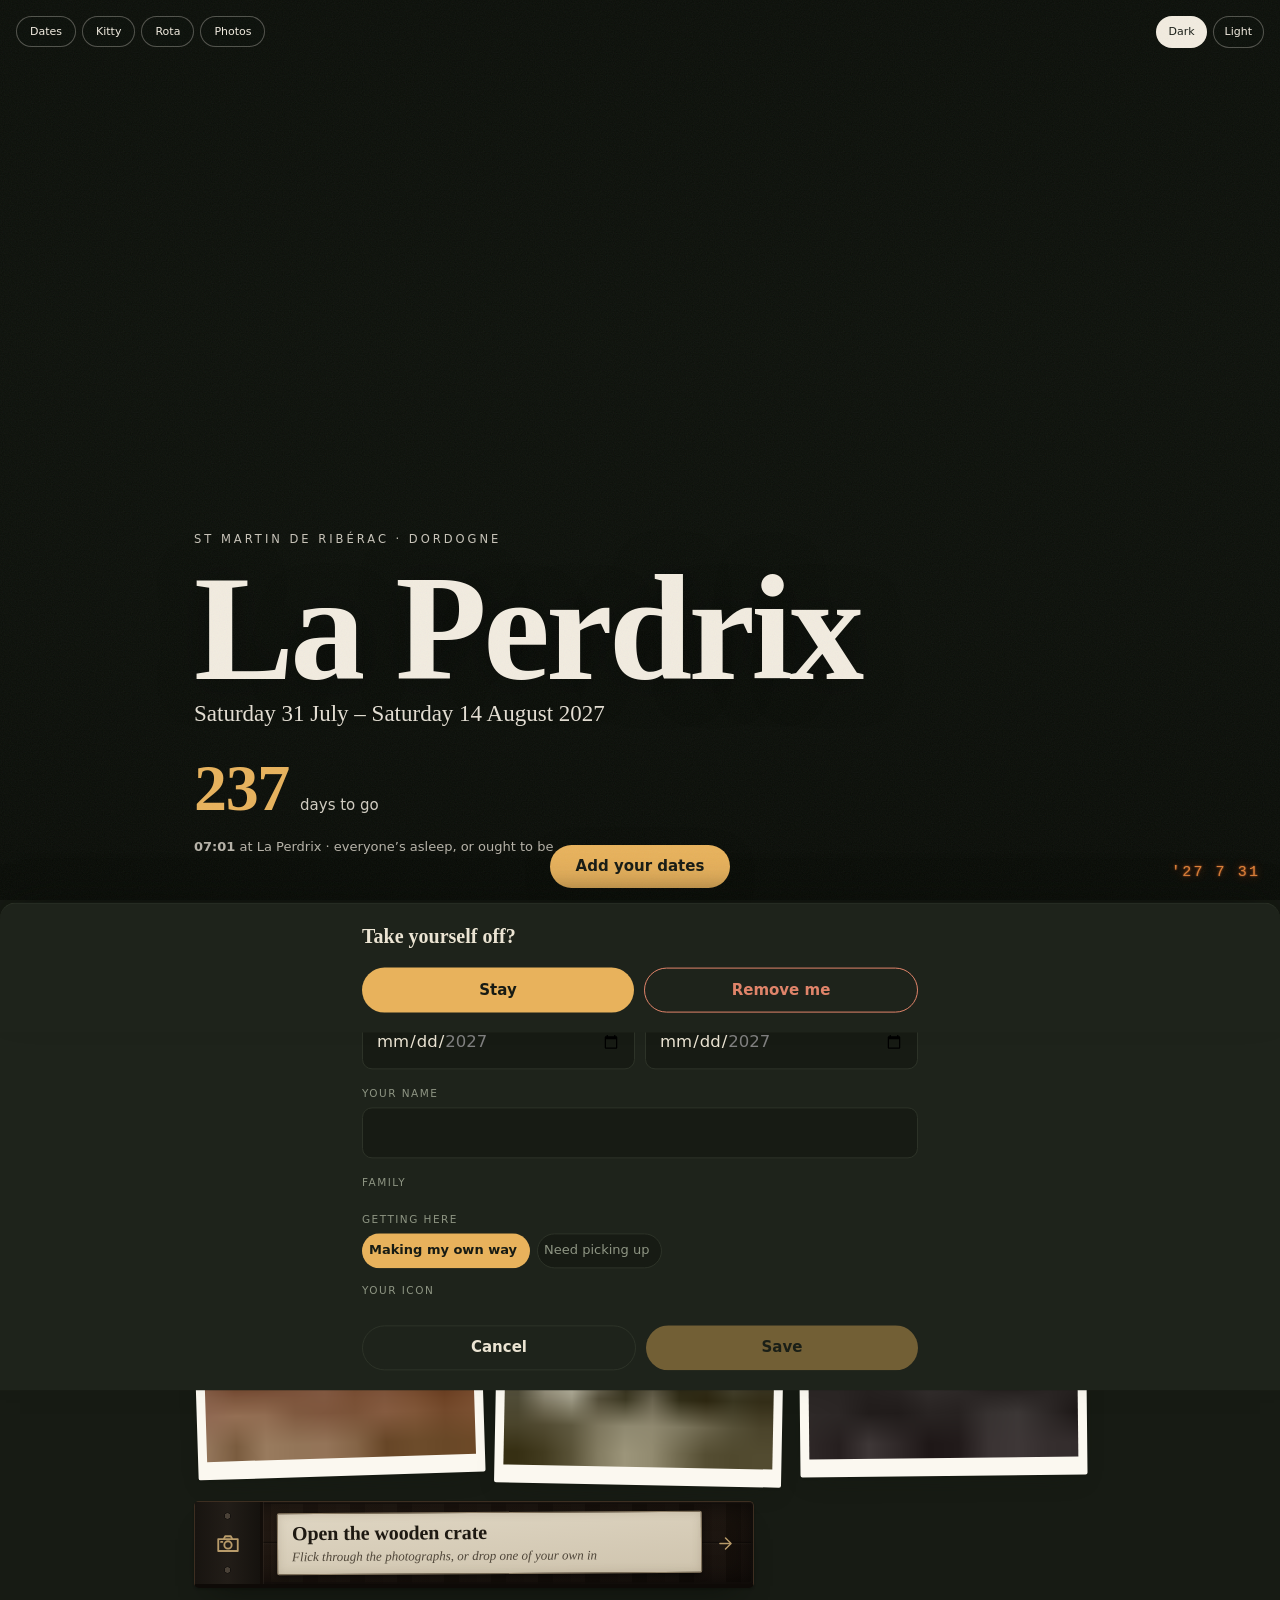
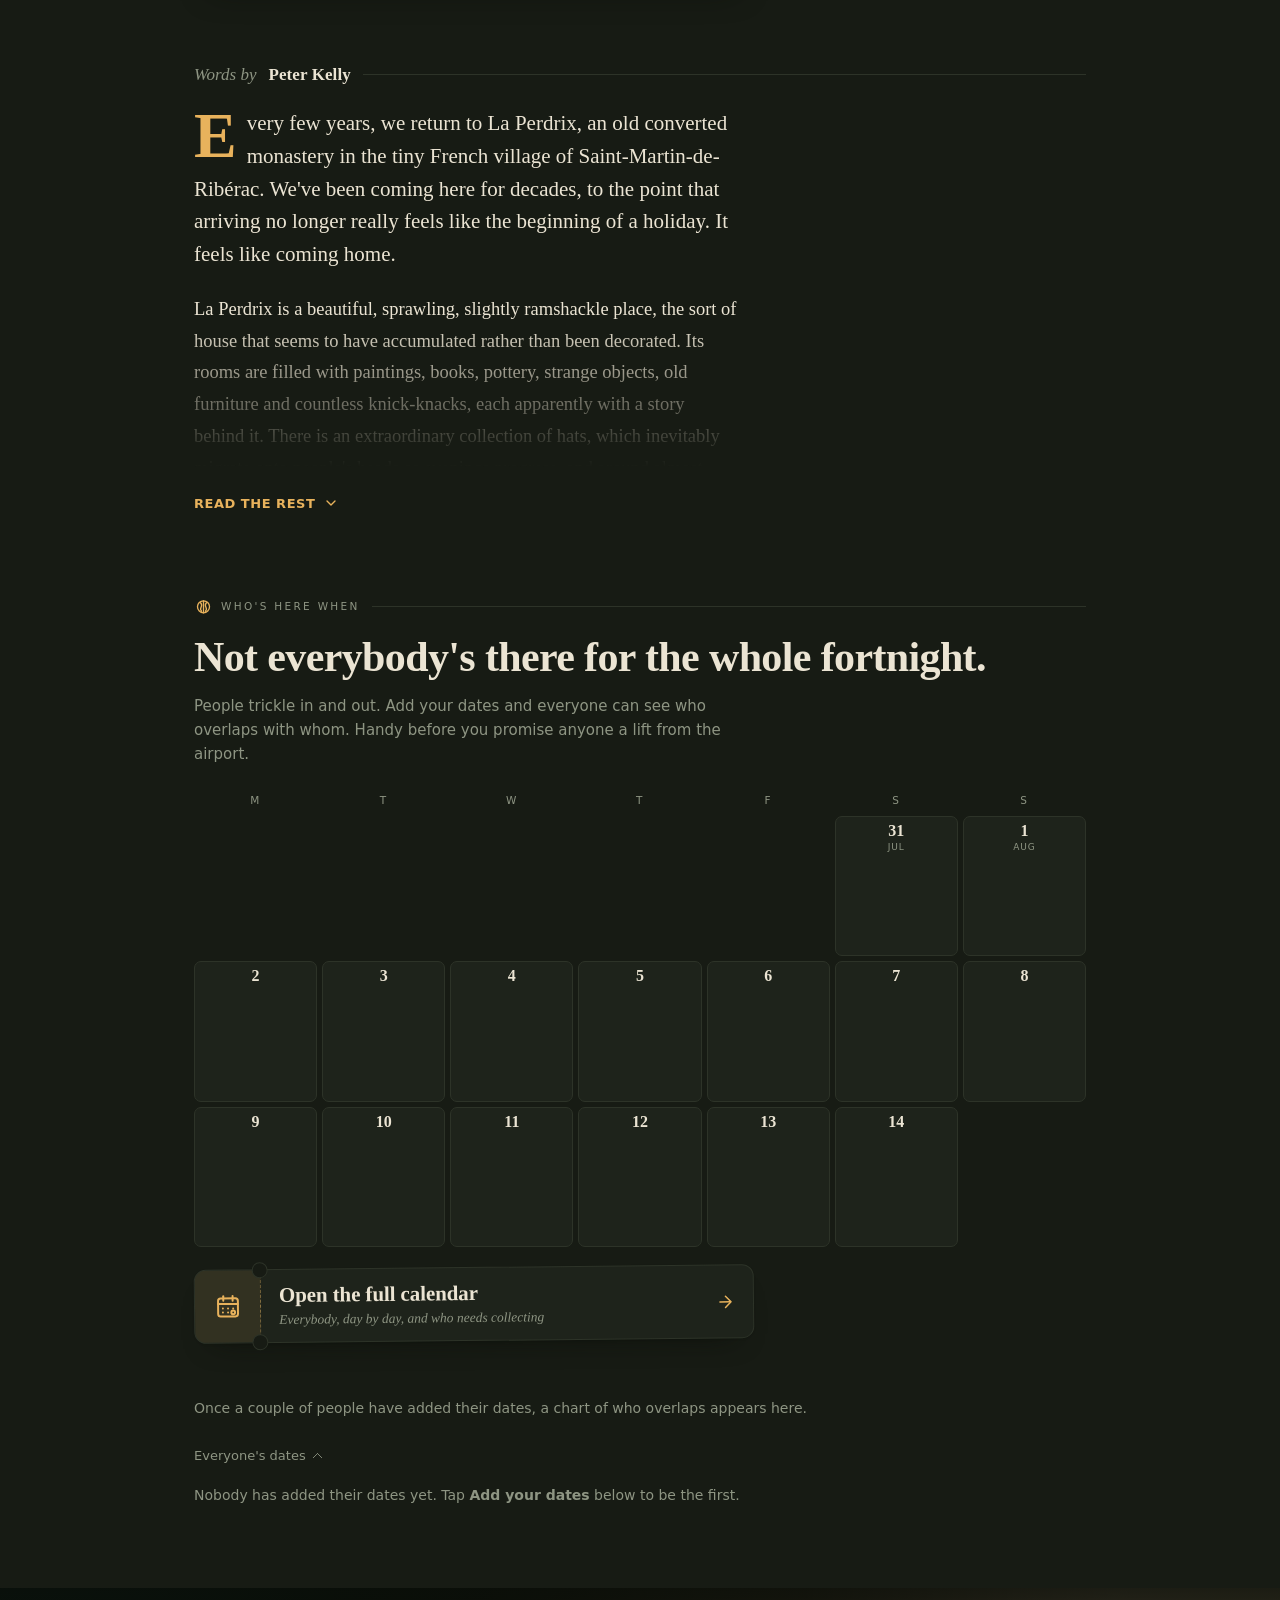
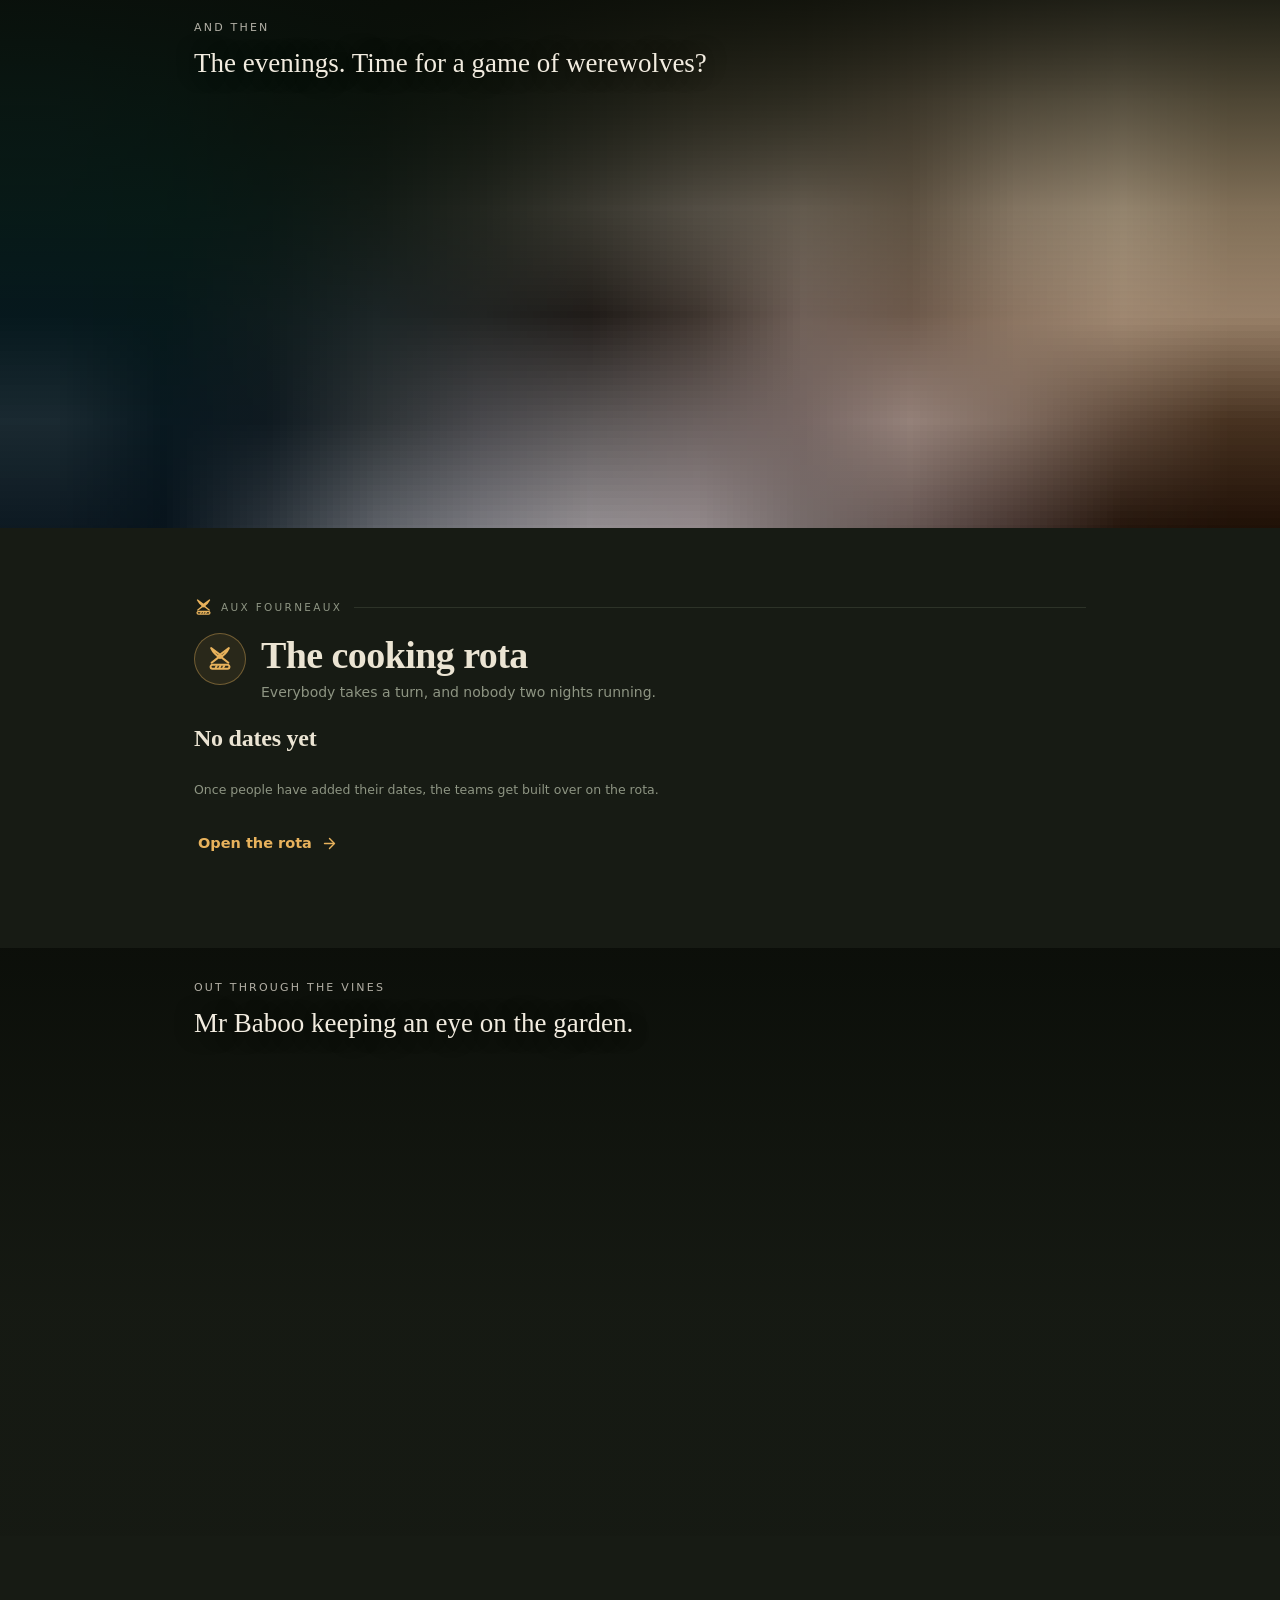
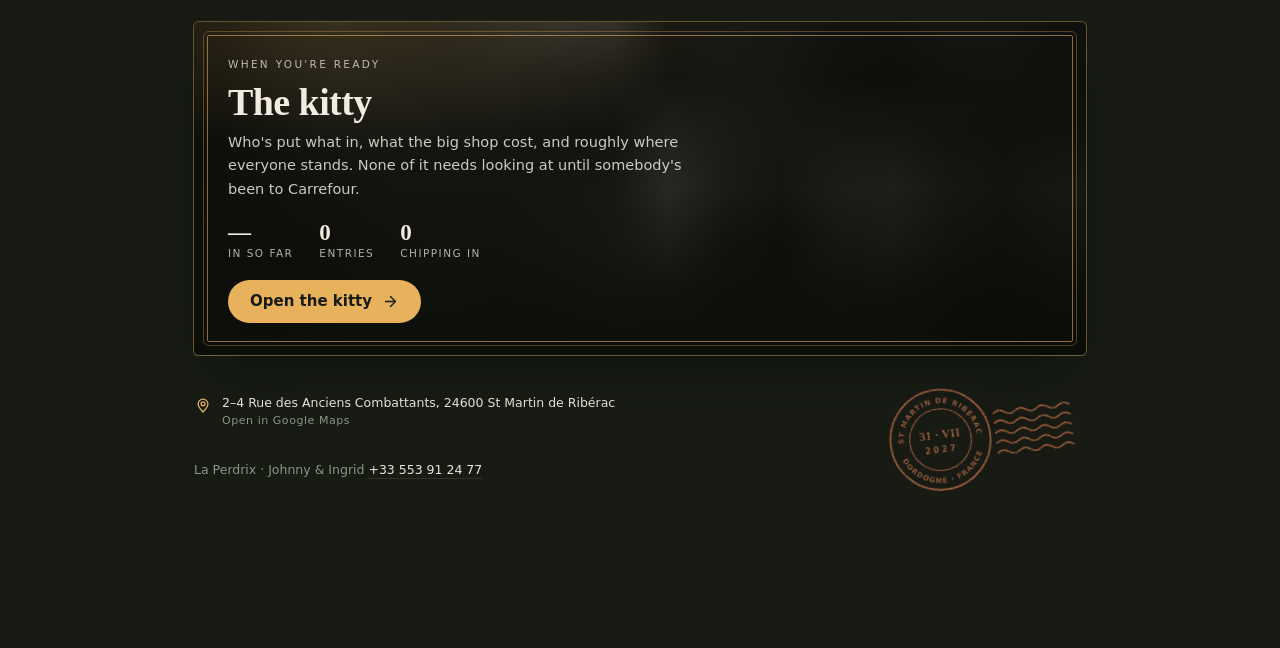
==== commit 01043c0f: "The wooden crate of photographs, with Polaroids and cellar dust" ====
--- a/index.html
+++ b/index.html
@@ -18,7 +18,7 @@
 <!-- Generated blur stand-ins. Must load BEFORE styles.css so its :root defaults
      are in place when the rules that use var(--ph-*) are parsed. -->
 <link rel="stylesheet" href="photos.css?v=3">
-<link rel="stylesheet" href="styles.css?v=51">
+<link rel="stylesheet" href="styles.css?v=55">
 <!-- Dark is the default, and this has to run in the <head>: set the attribute
      any later and a light frame paints first, which on a phone in a dim room is
      a flash in the eye. Inline and tiny for the same reason — an external file
@@ -50,6 +50,7 @@
     <a href="#when">Dates</a>
     <a href="kitty.html">Kitty</a>
     <a href="rota.html">Rota</a>
+    <a href="box.html">Photos</a>
   </nav>
   <div class="themes">
     <button id="t-dark" aria-pressed="true">Dark</button>
@@ -89,6 +90,16 @@
       <figcaption></figcaption>
     </figure>
   </div>
+  <a class="box-open reveal" href="box.html">
+    <span class="bo-end" aria-hidden="true">
+      <svg viewBox="0 0 24 24"><use href="#i-camera"/></svg>
+    </span>
+    <span class="bo-body">
+      <b>Open the wooden crate</b>
+      <small>Flick through the photographs, or drop one of your own in</small>
+    </span>
+    <svg class="bo-go" viewBox="0 0 24 24" fill="none" stroke="currentColor" stroke-width="1.9" stroke-linecap="round" stroke-linejoin="round" aria-hidden="true"><path d="M5 12h13"/><path d="M12 5l7 7-7 7"/></svg>
+  </a>
 </section>
 
 <!-- ============================================================ in their words -->
--- a/styles.css
+++ b/styles.css
@@ -1275,6 +1275,15 @@
 }
 .hop:hover,.hop:focus-visible{color:var(--tx);border-color:var(--mut)}
 
+@media (max-width:480px){
+  .hero-nav{left:12px;gap:4px}
+  .hero-nav a{padding:7px 10px;font-size:10.5px}
+  .themes{right:12px;gap:4px}
+  .themes button{padding:5px 9px;font-size:10.5px}
+  .ktop{padding-inline:14px;gap:8px}
+  .ktop-left{gap:6px}
+  .hop{padding:6px 10px;font-size:11px}
+}
 @media (prefers-reduced-motion:reduce){.hero-nav a,.hop{transition:none}}
 
 /* A scrim for the input sheets. Must sit BELOW .sheet (z-index 50), unlike the
@@ -1488,3 +1497,460 @@
 .lift-day.past{opacity:.5}
 .lifts-pane .lift{padding:9px 0}
 @media (prefers-reduced-motion:reduce){.cal-open,.co-go{transition:none}}
+
+/* =========================================================================
+   The shoebox — box.html ("La boîte à photos"), and the way in from index.html.
+   ========================================================================= */
+
+/* The way in from the landing page, straight under the three contact-sheet
+   prints: a dark weathered wooden crate/trunk with plank seams, iron straps,
+   and a tacked cellar label. */
+.box-open{
+  display:flex;align-items:stretch;margin-top:26px;min-height:78px;max-width:560px;
+  color:#e6dfd1;text-decoration:none;position:relative;
+  background:
+    /* horizontal plank seams */
+    linear-gradient(180deg,
+      rgba(0,0,0,0) 0%,rgba(0,0,0,0) 48%,
+      rgba(8,5,3,.75) 49%,rgba(255,235,205,.04) 51%,
+      rgba(0,0,0,0) 52%),
+    /* wood grain & dark aged oak stain */
+    repeating-linear-gradient(90deg,
+      rgba(255,240,215,.018) 0 14px,
+      rgba(0,0,0,.08) 14px 29px,
+      rgba(255,240,215,.01) 29px 47px),
+    linear-gradient(160deg,#261c14 0%,#1c140e 55%,#140e0a 100%);
+  border:1px solid #3d2e21;border-bottom:4px solid #0e0a07;border-radius:5px;
+  transform:rotate(.55deg);
+  box-shadow:
+    inset 0 1px 0 rgba(255,235,205,.08),
+    inset 0 0 24px rgba(0,0,0,.65),
+    0 18px 32px -20px rgba(10,13,8,.9),0 1px 2px rgba(10,13,8,.35);
+  transition:transform .24s ease,box-shadow .24s ease,border-color .24s ease;
+}
+/* Iron corner bracket hint inside the crate edge */
+.box-open::before{
+  content:"";position:absolute;inset:0;pointer-events:none;border-radius:4px;
+  box-shadow:inset 0 0 0 2px rgba(18,14,10,.7);
+}
+.bo-end{
+  flex:none;width:68px;position:relative;display:grid;place-items:center;
+  color:#b89b6a;
+  border-right:3px solid #120d09;
+  background:
+    radial-gradient(circle at 50% 14px,#4a4137 0 2.5px,#14110e 3px,transparent 4px),
+    radial-gradient(circle at 50% calc(100% - 14px),#4a4137 0 2.5px,#14110e 3px,transparent 4px),
+    linear-gradient(90deg,#181410,#221d18 50%,#15120e);
+  box-shadow:1px 0 0 rgba(255,235,205,.06);
+}
+.bo-end svg{width:26px;height:26px;transition:transform .24s ease}
+.bo-body{
+  flex:1;min-width:0;display:flex;flex-direction:column;justify-content:center;gap:3px;
+  margin:10px 4px 10px 14px;padding:8px 14px;border-radius:2px;
+  background:linear-gradient(175deg,#dfd6c3,#cfc4ae);color:#1e1912;
+  border:1px solid #8c7d65;
+  box-shadow:0 2px 6px rgba(0,0,0,.55),inset 0 0 10px rgba(90,70,45,.18);
+  transform:rotate(-.35deg);
+}
+.bo-body b{font:600 clamp(17px,2.5vw,20px)/1.15 var(--serif);letter-spacing:-.005em}
+.bo-body small{font:italic 400 13px/1.35 var(--serif);color:#4f4639}
+.bo-go{
+  flex:none;align-self:center;width:19px;height:19px;margin:0 18px 0 10px;
+  color:#b89b6a;transition:transform .22s ease;
+}
+.box-open:hover,.box-open:focus-visible{
+  transform:rotate(0) translateY(-3px);
+  border-color:#574230;
+  box-shadow:
+    inset 0 1px 0 rgba(255,235,205,.1),
+    inset 0 0 24px rgba(0,0,0,.65),
+    0 24px 38px -20px rgba(10,13,8,.92),0 1px 2px rgba(10,13,8,.35);
+}
+.box-open:hover .bo-go,.box-open:focus-visible .bo-go{transform:translateX(4px)}
+.box-open:hover .bo-end svg,.box-open:focus-visible .bo-end svg{transform:rotate(-5deg) scale(1.05)}
+body.picking .box-open{display:none}
+
+/* ----------------------------------------------------- box.html layout */
+.box-page .bar{opacity:1;transform:none;visibility:visible}
+.box-page main{padding-bottom:calc(104px + var(--safe-b))}
+.box-sec{padding-block:18px 0}
+
+/* The lamp-lit terrace table where the shoebox sits and the prints spill out. */
+.box-stage{
+  position:relative;margin-top:20px;
+  height:min(76svh,640px);min-height:480px;
+  border-radius:14px;overflow:hidden;isolation:isolate;
+  background:
+    radial-gradient(ellipse 68% 62% at 50% 42%,rgba(232,178,92,.16),rgba(16,20,14,.96) 74%),
+    #141811;
+  border:1px solid color-mix(in srgb,var(--lamp) 28%,var(--hair));
+  box-shadow:0 26px 52px -28px rgba(10,13,8,.85),inset 0 0 64px rgba(0,0,0,.75);
+  user-select:none;-webkit-user-select:none;
+  touch-action:pan-y;
+}
+/* Warm light-leak flare when the lid comes off or a new print is dealt */
+.box-leak{
+  position:absolute;inset:0;z-index:35;pointer-events:none;mix-blend-mode:screen;
+  opacity:0;transition:opacity .45s ease-out;
+  background:
+    radial-gradient(55% 75% at 14% 58%,rgba(255,126,46,.55),rgba(214,58,30,.22) 45%,transparent 72%),
+    radial-gradient(45% 65% at 88% 28%,rgba(255,176,78,.42),transparent 68%);
+}
+.box-leak.flare{opacity:1}
+
+.box-meta-top{
+  position:absolute;top:14px;left:16px;right:16px;z-index:30;
+  display:flex;justify-content:space-between;align-items:center;gap:10px;
+  pointer-events:none;
+}
+.box-badge{
+  font:500 11.5px/1 var(--sans);letter-spacing:.12em;text-transform:uppercase;
+  color:rgba(242,236,224,.72);
+}
+.box-count-pill{
+  font:500 12px/1 var(--sans);font-variant-numeric:tabular-nums;
+  padding:6px 11px;border-radius:99px;
+  background:rgba(14,18,12,.68);border:1px solid rgba(242,236,224,.22);color:#f2ece0;
+}
+
+/* The Dark Used Wooden Crate / Trunk on the table */
+.shoebox{
+  position:absolute;left:50%;top:50%;width:304px;height:192px;z-index:16;
+  transform:translate(-50%,-50%) rotate(-1.4deg);
+  cursor:pointer;background:none;border:0;padding:0;text-align:center;color:inherit;
+  transition:transform .58s cubic-bezier(.2,.82,.25,1),opacity .45s ease;
+}
+@media (hover:hover){
+  .shoebox:hover:not(.is-open):not(.is-receiving){
+    transform:translate(-50%,-52%) rotate(-.3deg) scale(1.015);
+  }
+  .shoebox:hover:not(.is-open):not(.is-receiving) .shoebox-lid{
+    transform:translateY(-7px) rotate(-1deg);
+  }
+}
+/* Tucked down into the corner when the prints are out */
+.shoebox.is-open{
+  transform:translate(-165%,92%) rotate(-7deg) scale(.62);
+}
+/* Centered at the foot with lid off when catching a newly dropped print */
+.shoebox.is-receiving{
+  transform:translate(-50%,32%) rotate(-1deg) scale(.86);
+}
+.shoebox.settle{
+  animation:shoeboxCatch .46s cubic-bezier(.2,.8,.3,1);
+}
+@keyframes shoeboxCatch{
+  0%{transform:translate(-50%,32%) scale(.86)}
+  42%{transform:translate(-50%,38%) scale(.83,.9)}
+  100%{transform:translate(-165%,92%) rotate(-7deg) scale(.62)}
+}
+
+/* Deep dark timber interior of the trunk base */
+.shoebox-base{
+  position:absolute;inset:8px 4px 0 4px;
+  background:
+    repeating-linear-gradient(90deg,rgba(255,235,205,.015) 0 16px,rgba(0,0,0,.12) 16px 34px),
+    linear-gradient(170deg,#1c140e,#0f0a07);
+  border:2px solid #2d2016;border-radius:4px;
+  box-shadow:
+    0 28px 54px -10px rgba(0,0,0,.92),
+    inset 0 18px 32px rgba(0,0,0,.85),
+    inset 0 0 0 4px #16100b;
+}
+/* Tarnished iron lock plate on the front of the trunk base */
+.shoebox-base::after{
+  content:"";position:absolute;bottom:10px;left:50%;width:36px;height:20px;
+  transform:translateX(-50%);border-radius:2px;
+  border:1px solid #3d352e;
+  background:
+    radial-gradient(circle at 50% 60%,#0a0806 0 3.5px,#2b2520 4px,transparent 5px),
+    linear-gradient(180deg,#26211c,#171411);
+  box-shadow:0 2px 4px rgba(0,0,0,.7),inset 0 1px 0 rgba(255,255,255,.07);
+}
+.shoebox-stack{
+  position:absolute;inset:16px 28px 30px 28px;
+  background:#e9e4d7;border-radius:2px;transform:rotate(2deg);
+  box-shadow:-5px 3px 0 #d3ccba,4px -2px 0 #f3efe4,0 4px 12px rgba(0,0,0,.65);
+  opacity:0;transition:opacity .3s ease;
+}
+.shoebox.is-open .shoebox-stack,
+.shoebox.is-receiving .shoebox-stack{opacity:.88}
+
+/* Heavy dark aged wood plank lid with recessed plank seams and iron corner framing */
+.shoebox-lid{
+  position:absolute;inset:0;overflow:hidden;
+  background:
+    /* two horizontal recessed seams dividing the lid into 3 heavy wood planks */
+    linear-gradient(180deg,
+      transparent 0%,transparent 31.5%,
+      rgba(6,4,2,.88) 32.2%,rgba(255,235,205,.045) 33.4%,
+      transparent 34%,transparent 65.5%,
+      rgba(6,4,2,.88) 66.2%,rgba(255,235,205,.045) 67.4%,
+      transparent 68%),
+    /* subtle horizontal wood grain fibres */
+    repeating-linear-gradient(180deg,
+      rgba(255,235,205,.018) 0 2px,
+      rgba(0,0,0,.09) 2px 5px,
+      transparent 5px 9px),
+    /* aged dark walnut/oak stain, darker around the worn edges */
+    radial-gradient(ellipse 85% 80% at 50% 48%,#2b1f16 0%,#1f160f 62%,#140e09 100%);
+  border:1.5px solid #3a2a1d;
+  border-bottom:5px solid #0d0906;
+  border-radius:5px;
+  box-shadow:
+    inset 0 1px 0 rgba(255,235,205,.09),
+    inset 0 0 28px rgba(0,0,0,.72),
+    0 14px 28px rgba(0,0,0,.68);
+  display:flex;flex-direction:column;align-items:center;justify-content:center;padding:16px;
+  transition:transform .64s cubic-bezier(.22,.85,.3,1),opacity .45s ease;
+}
+/* Outer iron corner bevels & brass/iron studs */
+.shoebox-lid::before{
+  content:"";position:absolute;inset:0;pointer-events:none;z-index:2;
+  border:3px solid rgba(18,14,11,.75);border-radius:4px;
+  box-shadow:inset 0 0 0 1px rgba(255,230,195,.05);
+}
+.shoebox.is-open .shoebox-lid,
+.shoebox.is-receiving .shoebox-lid{
+  transform:translate(135px,-78px) rotate(16deg) scale(.92);
+  opacity:.42;
+}
+
+/* Heavy vertical wrought-iron trunk straps on left and right of lid */
+.shoebox-twine{
+  position:absolute;inset:0;pointer-events:none;z-index:1;
+}
+.shoebox-twine::before,
+.shoebox-twine::after{
+  content:"";position:absolute;top:0;bottom:0;width:18px;
+  background:
+    /* oxidised rivet studs along the strap */
+    radial-gradient(circle at 50% 14px,#4a4138 0 2.5px,#0e0c0a 3.2px,transparent 4px),
+    radial-gradient(circle at 50% 50%,#4a4138 0 2.5px,#0e0c0a 3.2px,transparent 4px),
+    radial-gradient(circle at 50% calc(100% - 14px),#4a4138 0 2.5px,#0e0c0a 3.2px,transparent 4px),
+    linear-gradient(90deg,#120f0c,#211c17 50%,#120f0c);
+  border-left:1px solid rgba(255,240,215,.06);
+  border-right:1px solid rgba(0,0,0,.8);
+  box-shadow:0 0 8px rgba(0,0,0,.55);
+}
+.shoebox-twine::before{left:22px}
+.shoebox-twine::after{right:22px}
+
+/* Weathered cellar tag tacked to the centre plank with two dark brass tacks */
+.shoebox-label{
+  background:
+    radial-gradient(circle at 10px 50%,#2a2118 0 2.5px,#6e5a40 3px,transparent 4px),
+    radial-gradient(circle at calc(100% - 10px) 50%,#2a2118 0 2.5px,#6e5a40 3px,transparent 4px),
+    linear-gradient(175deg,#dfd5c1 0%,#cbbda4 100%);
+  color:#1e1812;padding:11px 24px 9px;border-radius:2px;
+  border:1px solid #786952;
+  transform:rotate(.6deg);
+  box-shadow:0 3px 9px rgba(0,0,0,.65),inset 0 0 14px rgba(70,52,30,.22);
+  text-align:center;position:relative;z-index:2;max-width:216px;
+}
+.shoebox-label small{
+  display:block;font:600 9.5px/1.2 var(--sans);letter-spacing:.2em;
+  text-transform:uppercase;color:#6e3b23;
+}
+.shoebox-label b{
+  display:block;font:600 22px/1.15 var(--serif);margin:3px 0 2px;color:#1b150f;
+}
+.shoebox-label em{
+  display:block;font:italic 400 12.5px/1.3 var(--serif);color:#52483a;
+}
+.shoebox-prompt{
+  position:absolute;left:50%;bottom:-38px;transform:translateX(-50%);
+  white-space:nowrap;font:italic 400 14px/1.3 var(--serif);color:rgba(230,222,206,.72);
+  transition:opacity .25s ease;pointer-events:none;
+}
+.shoebox.is-open .shoebox-prompt,
+.shoebox.is-receiving .shoebox-prompt{opacity:0}
+
+/* Settled matte grey-taupe cellar dust on the dark wood, wiping clear from left
+   to right as a breath blows across the top like an aged bottle of red wine. */
+.shoebox-dust-coat{
+  position:absolute;inset:0;border-radius:5px;pointer-events:none;z-index:4;
+  background:
+    radial-gradient(ellipse 90% 70% at 46% 45%,rgba(176,169,156,.34),rgba(152,145,133,.22) 58%,transparent 85%),
+    linear-gradient(180deg,rgba(186,179,166,.22),rgba(148,141,129,.12));
+  -webkit-mask-image:linear-gradient(102deg,transparent 0%,transparent 32%,#000 54%,#000 100%);
+          mask-image:linear-gradient(102deg,transparent 0%,transparent 32%,#000 54%,#000 100%);
+  -webkit-mask-size:260% 100%;
+          mask-size:260% 100%;
+  -webkit-mask-position:100% 0;
+          mask-position:100% 0;
+  animation:wineBottleDustWipe 2.8s cubic-bezier(.22,.55,.32,1) forwards;
+}
+@keyframes wineBottleDustWipe{
+  0%{
+    -webkit-mask-position:100% 0;
+            mask-position:100% 0;
+    opacity:.95;
+  }
+  18%{
+    -webkit-mask-position:92% 0;
+            mask-position:92% 0;
+    opacity:.95;
+  }
+  100%{
+    -webkit-mask-position:12% 0;
+            mask-position:12% 0;
+    opacity:.22;
+  }
+}
+
+/* Soft, dry, non-sparkly cellar silt grains and smoky ash wisps */
+.dust-mote{
+  position:absolute;border-radius:99px;
+  background:rgba(172,165,152,.26);
+  filter:blur(.8px);
+  pointer-events:none;z-index:32;
+  animation:dustFloat var(--dur,1.9s) cubic-bezier(.16,.62,.3,1) forwards;
+}
+.dust-cloud{
+  position:absolute;border-radius:999px;pointer-events:none;z-index:31;
+  background:radial-gradient(ellipse at center,rgba(178,171,158,.22) 0%,rgba(156,149,137,.11) 52%,transparent 78%);
+  filter:blur(11px);
+  animation:cloudBlow var(--dur,2.5s) cubic-bezier(.14,.58,.28,1) forwards;
+}
+@keyframes dustFloat{
+  0%{transform:translate(0,0) scale(.6);opacity:0}
+  20%{opacity:.45}
+  100%{transform:translate(var(--dx),var(--dy)) scale(1.35);opacity:0}
+}
+@keyframes cloudBlow{
+  0%{transform:translate(0,0) scale(.55,.38) rotate(-4deg);opacity:0}
+  18%{opacity:.68}
+  65%{opacity:.34}
+  100%{transform:translate(var(--dx),var(--dy)) scale(2.4,1.35) rotate(6deg);opacity:0}
+}
+
+/* Cascading Polaroids */
+.prints-layer{position:absolute;inset:0;z-index:22;pointer-events:none}
+.polaroid{
+  position:absolute;left:50%;top:50%;
+  width:min(84vw,376px);
+  background:#fbf8f0;padding:14px 14px 20px;border-radius:3px;
+  box-shadow:0 18px 40px -12px rgba(0,0,0,.88),0 1px 3px rgba(0,0,0,.32);
+  transform:translate(-50%,-45%) scale(.28) rotate(0deg);
+  opacity:0;pointer-events:none;cursor:pointer;
+  transition:
+    transform .62s cubic-bezier(.2,.85,.28,1.06),
+    opacity .38s ease,
+    box-shadow .35s ease;
+}
+.polaroid.out{opacity:1;pointer-events:auto}
+.polaroid.active-print{
+  z-index:28 !important;
+  box-shadow:0 32px 64px -14px rgba(0,0,0,.95),0 0 0 1px rgba(232,178,92,.32);
+}
+@media (hover:hover){
+  .polaroid.tucked:hover{filter:brightness(1.05)}
+}
+
+/* Developing & dropping into the open shoebox */
+.polaroid.dropping-in{
+  z-index:34 !important;opacity:1;pointer-events:none;
+  animation:dropIntoShoebox 1.8s cubic-bezier(.22,.8,.25,1) forwards;
+}
+@keyframes dropIntoShoebox{
+  0%{
+    transform:translate(-50%,-64%) scale(.86) rotate(-4deg);
+    filter:brightness(.16) sepia(.65) contrast(.72);
+  }
+  46%{
+    transform:translate(-50%,-52%) scale(.92) rotate(1.4deg);
+    filter:brightness(1) sepia(0) contrast(1);
+  }
+  68%{
+    transform:translate(-50%,-50%) scale(.92) rotate(1.4deg);
+  }
+  100%{
+    transform:translate(-50%,26%) scale(.32) rotate(-5deg);
+    opacity:0;
+  }
+}
+
+.polaroid-im{
+  position:relative;width:100%;aspect-ratio:1/.9;
+  background-color:#23281e;background-size:cover;background-position:center;
+  overflow:hidden;
+}
+.polaroid-stamp{
+  position:absolute;right:10px;bottom:8px;
+  font:500 14px/1 ui-monospace,"SF Mono",Menlo,Consolas,monospace;letter-spacing:.1em;
+  color:#ff9440;opacity:.9;filter:blur(.25px);
+  text-shadow:0 0 2px rgba(255,118,40,.95),0 0 9px rgba(255,90,20,.55);
+}
+.polaroid-cap{
+  font:italic 400 16.5px/1.35 var(--serif);color:#3b352b;
+  padding:14px 6px 2px;text-align:center;min-height:1.8em;
+  overflow-wrap:break-word;
+}
+
+/* Controls strip under the table */
+.box-controls{
+  display:flex;align-items:center;justify-content:space-between;gap:10px;
+  flex-wrap:wrap;margin-top:14px;
+}
+.box-nav-btns{display:flex;align-items:center;gap:8px;flex-wrap:wrap}
+.box-hint{font-size:13.5px;color:var(--mut);margin:0}
+
+/* Upload sheet preview */
+.photo-pick-drop{
+  display:flex;flex-direction:column;align-items:center;justify-content:center;gap:8px;
+  min-height:150px;padding:16px;margin-bottom:16px;border-radius:12px;
+  border:1.5px dashed var(--hair);background:var(--bg);color:var(--mut);
+  cursor:pointer;text-align:center;transition:border-color .16s ease,color .16s ease;
+}
+.photo-pick-drop:hover{border-color:var(--accent);color:var(--tx)}
+.photo-pick-drop svg{width:28px;height:28px;color:var(--accent)}
+.photo-pick-preview{
+  width:168px;background:#fbf8f0;padding:8px 8px 12px;border-radius:2px;
+  box-shadow:0 10px 24px -10px rgba(0,0,0,.6);transform:rotate(-1.2deg);
+}
+.photo-pick-preview .im{
+  width:100%;aspect-ratio:1/.9;background-size:cover;background-position:center;background-color:#23281e;
+}
+.photo-pick-preview .cap{
+  font:italic 400 12px/1.3 var(--serif);color:#3b352b;padding:7px 2px 0;text-align:center;
+  white-space:nowrap;overflow:hidden;text-overflow:ellipsis;
+}
+
+@media (max-width:600px){
+  .box-page .sec{padding-inline:14px}
+  .box-sec{padding-block:10px 0}
+  .box-sec .eyebrow{margin-bottom:10px}
+  .box-sec h1.big{font-size:28px;margin-bottom:6px}
+  .box-sec .muted{font-size:14px;line-height:1.45}
+  .box-stage{
+    margin-top:12px;
+    height:clamp(360px,56svh,450px);min-height:360px;
+    border-radius:12px;
+  }
+  .box-meta-top{top:10px;left:12px;right:12px}
+  .shoebox{width:min(74vw,256px);height:162px}
+  .shoebox-twine::before{left:16px;width:15px}
+  .shoebox-twine::after{right:16px;width:15px}
+  .shoebox-label{padding:9px 18px 8px;max-width:184px}
+  .shoebox-label b{font-size:19px}
+  .shoebox-label em{font-size:11.5px}
+  .shoebox-prompt{bottom:-32px;font-size:13px}
+  .shoebox.is-open{transform:translate(-115%,108%) rotate(-8deg) scale(.46)}
+  .shoebox.is-receiving{transform:translate(-50%,32%) rotate(-1deg) scale(.74)}
+  .polaroid{
+    width:min(74vw,276px);
+    padding:10px 10px 14px;
+  }
+  .polaroid-stamp{font-size:12px;right:7px;bottom:6px}
+  .polaroid-cap{font-size:14.5px;padding:10px 4px 2px;min-height:1.5em}
+  .box-controls{margin-top:10px;gap:8px}
+  .box-nav-btns{width:100%;display:grid;grid-template-columns:repeat(4,auto);justify-content:space-between;gap:6px}
+  .box-nav-btns .pill{padding:8px 11px;font-size:12px;text-align:center}
+  .photo-pick-drop{min-height:124px;padding:12px;margin-bottom:12px}
+  .photo-pick-preview{width:144px}
+}
+@media (prefers-reduced-motion:reduce){
+  .box-open,.bo-go,.bo-end svg,.shoebox,.shoebox-lid,.polaroid{transition:none}
+  .polaroid.dropping-in,.shoebox.settle,.dust-mote,.dust-cloud,.shoebox-dust-coat{animation:none}
+}
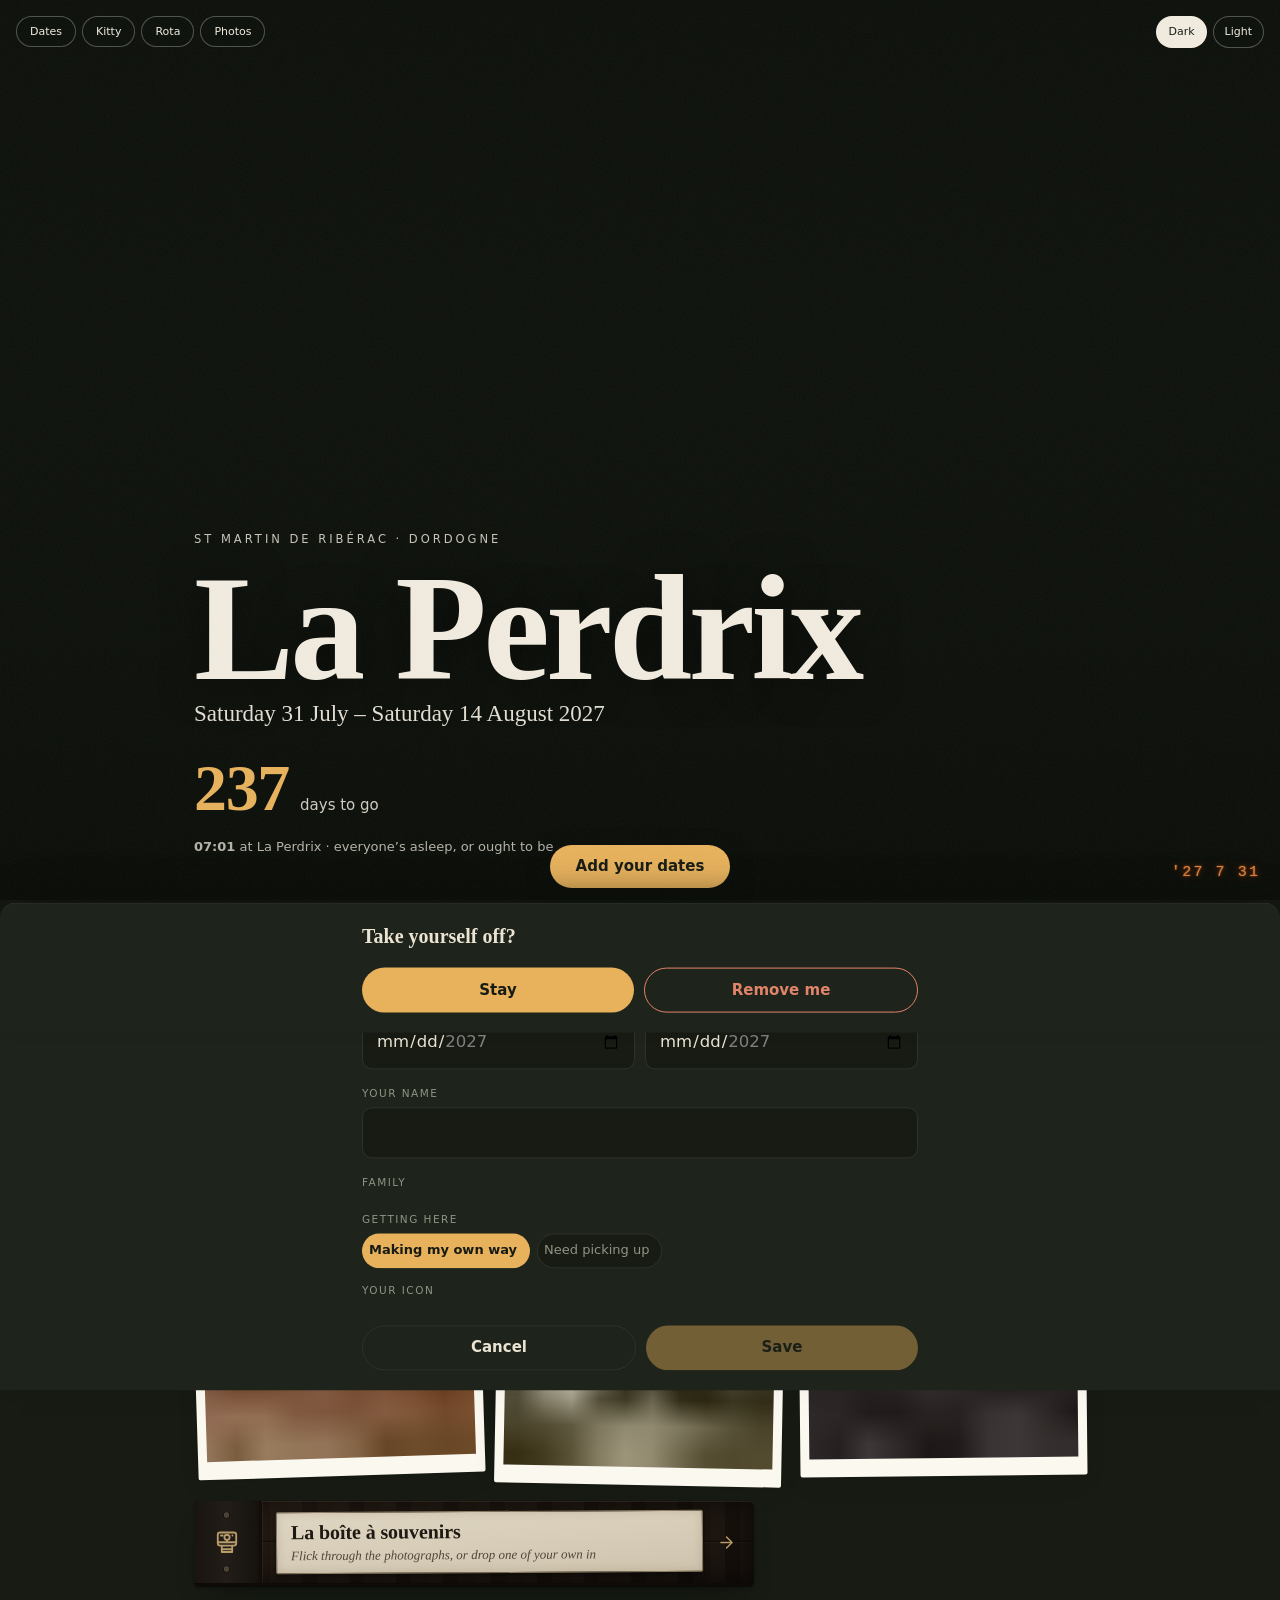
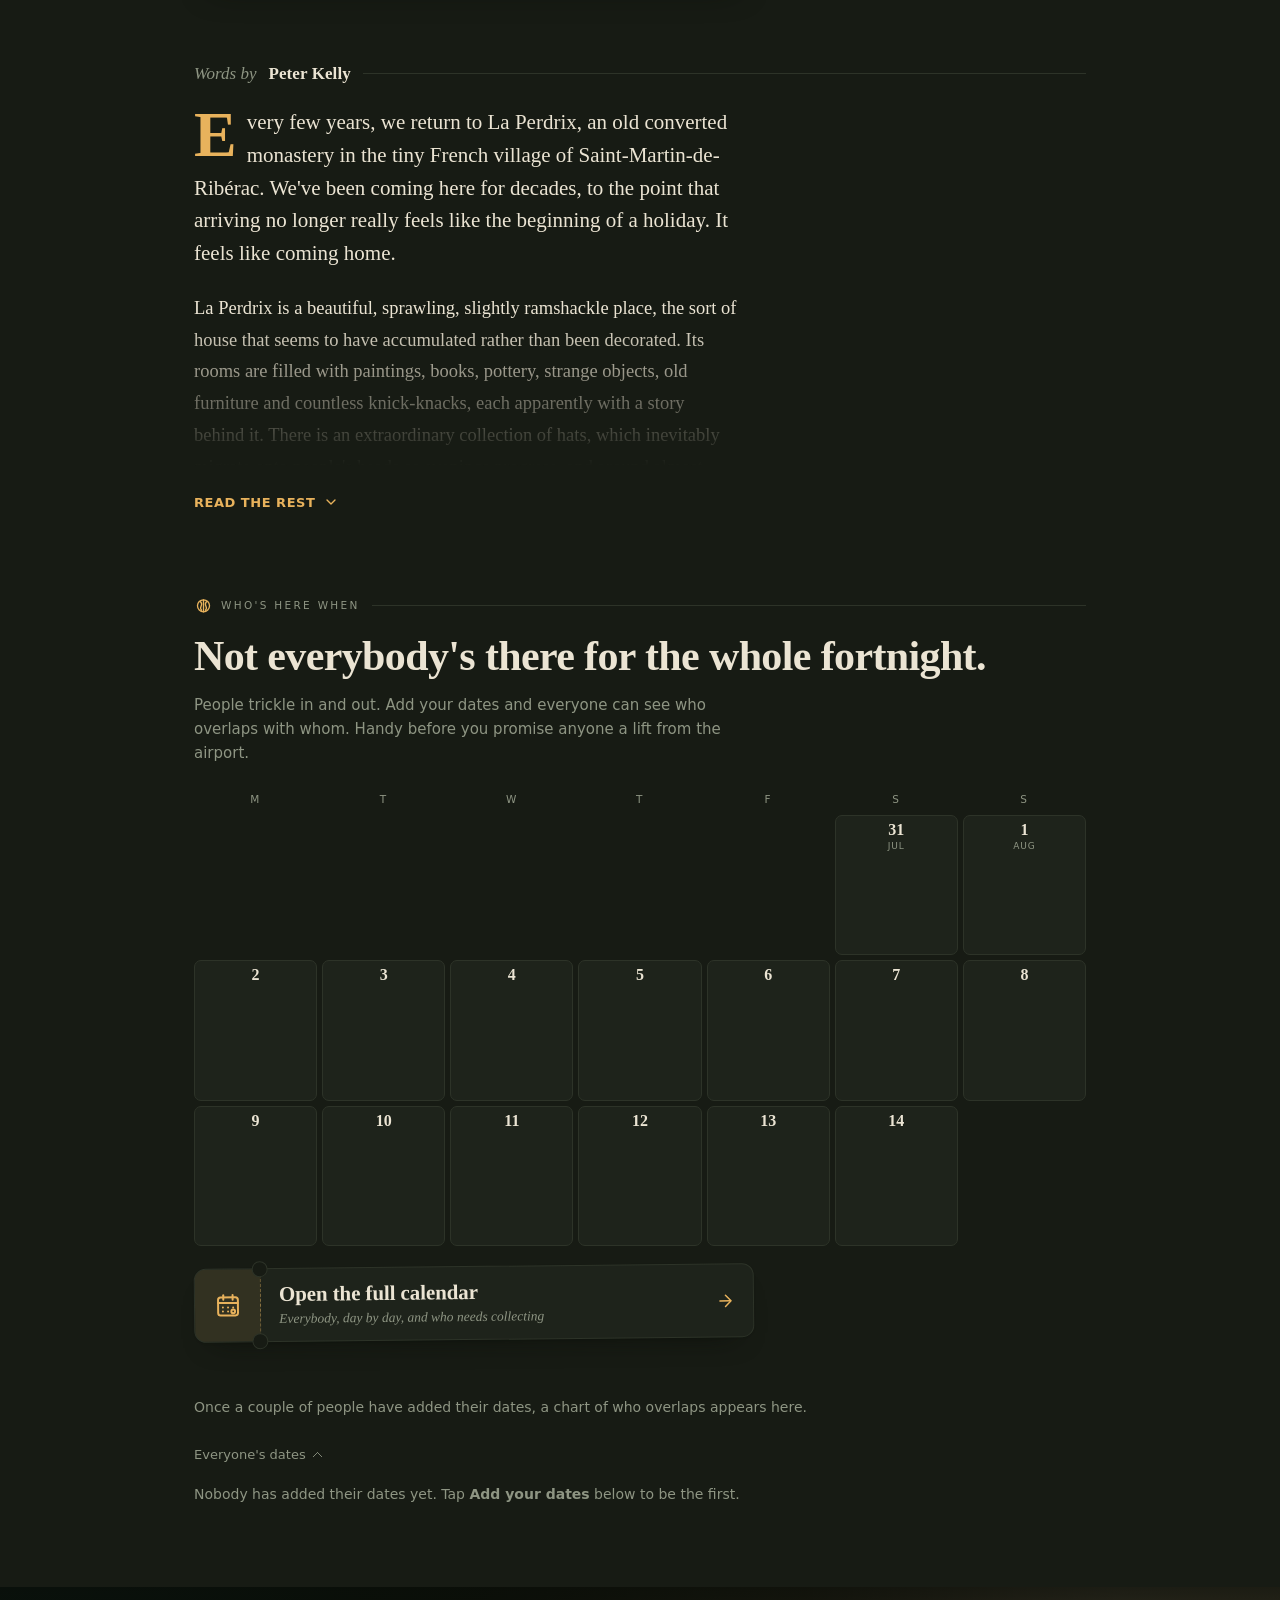
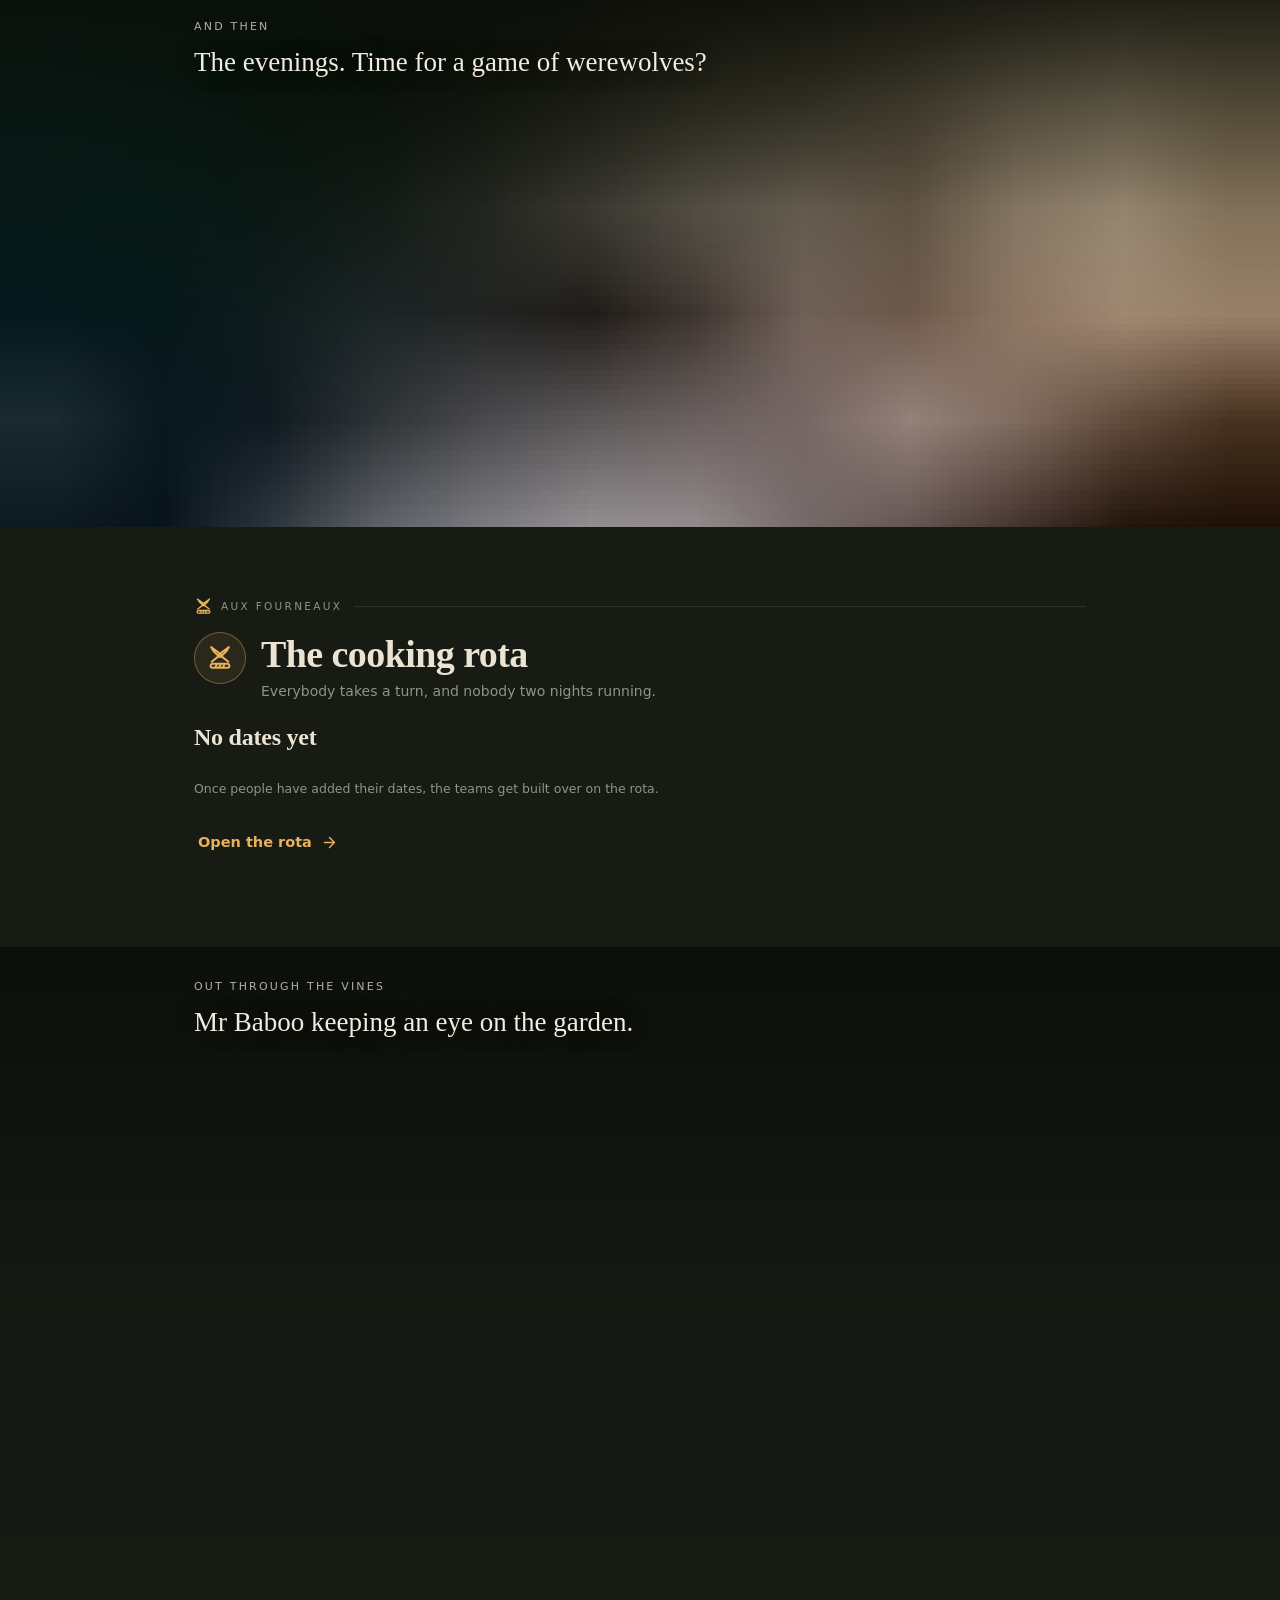
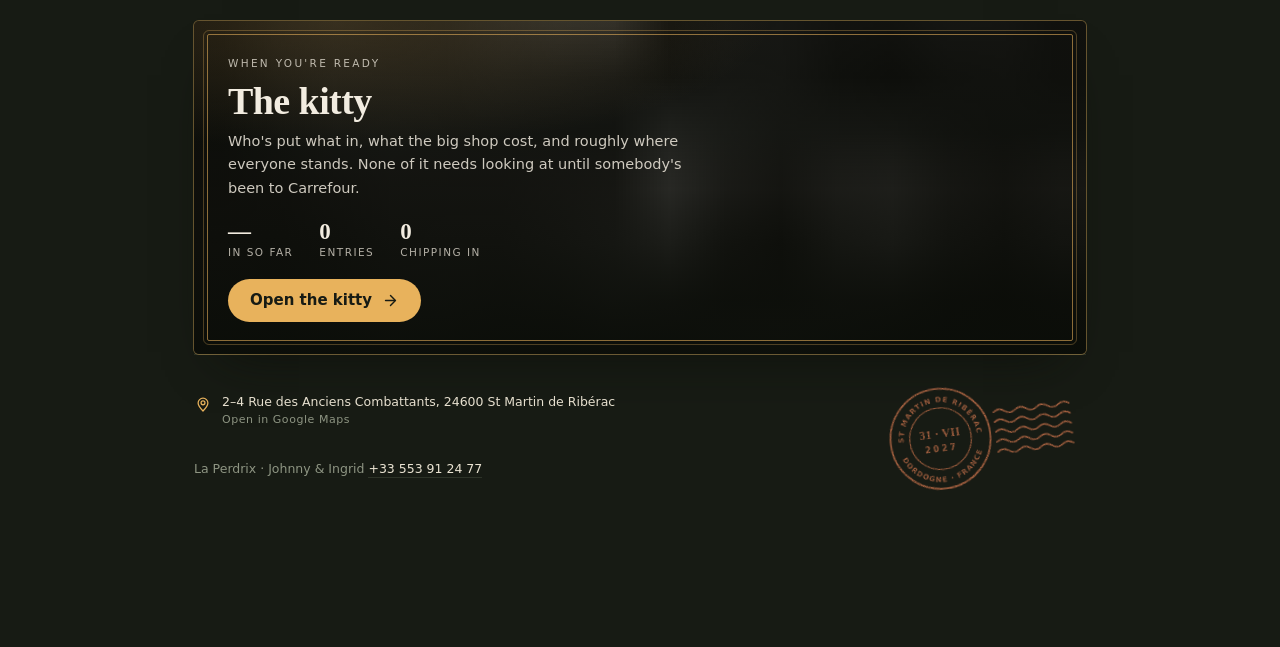
==== commit 70feeae4: "La boîte à souvenirs: French label, borderless stage, and Polaroid camera mark" ====
--- a/index.html
+++ b/index.html
@@ -18,7 +18,7 @@
 <!-- Generated blur stand-ins. Must load BEFORE styles.css so its :root defaults
      are in place when the rules that use var(--ph-*) are parsed. -->
 <link rel="stylesheet" href="photos.css?v=3">
-<link rel="stylesheet" href="styles.css?v=55">
+<link rel="stylesheet" href="styles.css?v=56">
 <!-- Dark is the default, and this has to run in the <head>: set the attribute
      any later and a light frame paints first, which on a phone in a dim room is
      a flash in the eye. Inline and tiny for the same reason — an external file
@@ -95,7 +95,7 @@
       <svg viewBox="0 0 24 24"><use href="#i-camera"/></svg>
     </span>
     <span class="bo-body">
-      <b>Open the wooden crate</b>
+      <b>La boîte à souvenirs</b>
       <small>Flick through the photographs, or drop one of your own in</small>
     </span>
     <svg class="bo-go" viewBox="0 0 24 24" fill="none" stroke="currentColor" stroke-width="1.9" stroke-linecap="round" stroke-linejoin="round" aria-hidden="true"><path d="M5 12h13"/><path d="M12 5l7 7-7 7"/></svg>
@@ -310,7 +310,7 @@
 
 <!-- the icon sprite is injected by icons.js, shared with kitty.html -->
 
-<script src="icons.js?v=6"></script>
+<script src="icons.js?v=7"></script>
 <script src="sync.js?v=4"></script>
 <script src="focus.js?v=2"></script>
 <script src="photos.js?v=1"></script>
--- a/styles.css
+++ b/styles.css
@@ -1520,18 +1520,13 @@
       rgba(0,0,0,.08) 14px 29px,
       rgba(255,240,215,.01) 29px 47px),
     linear-gradient(160deg,#261c14 0%,#1c140e 55%,#140e0a 100%);
-  border:1px solid #3d2e21;border-bottom:4px solid #0e0a07;border-radius:5px;
+  border:0;border-bottom:4px solid #0e0a07;border-radius:5px;
   transform:rotate(.55deg);
   box-shadow:
     inset 0 1px 0 rgba(255,235,205,.08),
     inset 0 0 24px rgba(0,0,0,.65),
     0 18px 32px -20px rgba(10,13,8,.9),0 1px 2px rgba(10,13,8,.35);
-  transition:transform .24s ease,box-shadow .24s ease,border-color .24s ease;
-}
-/* Iron corner bracket hint inside the crate edge */
-.box-open::before{
-  content:"";position:absolute;inset:0;pointer-events:none;border-radius:4px;
-  box-shadow:inset 0 0 0 2px rgba(18,14,10,.7);
+  transition:transform .24s ease,box-shadow .24s ease;
 }
 .bo-end{
   flex:none;width:68px;position:relative;display:grid;place-items:center;
@@ -1575,42 +1570,41 @@
 .box-page main{padding-bottom:calc(104px + var(--safe-b))}
 .box-sec{padding-block:18px 0}
 
-/* The lamp-lit terrace table where the shoebox sits and the prints spill out. */
+/* The lamp-lit space where the wooden crate sits and the prints spill out. */
 .box-stage{
-  position:relative;margin-top:20px;
-  height:min(76svh,640px);min-height:480px;
-  border-radius:14px;overflow:hidden;isolation:isolate;
+  position:relative;margin-top:16px;
+  height:min(74svh,620px);min-height:460px;
+  border-radius:0;overflow:visible;isolation:isolate;
   background:
-    radial-gradient(ellipse 68% 62% at 50% 42%,rgba(232,178,92,.16),rgba(16,20,14,.96) 74%),
-    #141811;
-  border:1px solid color-mix(in srgb,var(--lamp) 28%,var(--hair));
-  box-shadow:0 26px 52px -28px rgba(10,13,8,.85),inset 0 0 64px rgba(0,0,0,.75);
+    radial-gradient(ellipse 58% 52% at 50% 48%,color-mix(in srgb,var(--lamp) 13%,transparent),transparent 74%);
+  border:0;
+  box-shadow:none;
   user-select:none;-webkit-user-select:none;
   touch-action:pan-y;
 }
 /* Warm light-leak flare when the lid comes off or a new print is dealt */
 .box-leak{
-  position:absolute;inset:0;z-index:35;pointer-events:none;mix-blend-mode:screen;
+  position:absolute;inset:-20px;z-index:35;pointer-events:none;mix-blend-mode:screen;
   opacity:0;transition:opacity .45s ease-out;
   background:
-    radial-gradient(55% 75% at 14% 58%,rgba(255,126,46,.55),rgba(214,58,30,.22) 45%,transparent 72%),
-    radial-gradient(45% 65% at 88% 28%,rgba(255,176,78,.42),transparent 68%);
+    radial-gradient(48% 58% at 24% 56%,rgba(255,126,46,.42),rgba(214,58,30,.16) 45%,transparent 70%),
+    radial-gradient(42% 52% at 78% 34%,rgba(255,176,78,.32),transparent 65%);
 }
 .box-leak.flare{opacity:1}
 
 .box-meta-top{
-  position:absolute;top:14px;left:16px;right:16px;z-index:30;
+  position:absolute;top:6px;left:0;right:0;z-index:30;
   display:flex;justify-content:space-between;align-items:center;gap:10px;
   pointer-events:none;
 }
 .box-badge{
   font:500 11.5px/1 var(--sans);letter-spacing:.12em;text-transform:uppercase;
-  color:rgba(242,236,224,.72);
+  color:var(--mut);
 }
 .box-count-pill{
   font:500 12px/1 var(--sans);font-variant-numeric:tabular-nums;
   padding:6px 11px;border-radius:99px;
-  background:rgba(14,18,12,.68);border:1px solid rgba(242,236,224,.22);color:#f2ece0;
+  background:var(--card);border:1px solid var(--hair);color:var(--tx);
 }
 
 /* The Dark Used Wooden Crate / Trunk on the table */
@@ -1651,11 +1645,10 @@
   background:
     repeating-linear-gradient(90deg,rgba(255,235,205,.015) 0 16px,rgba(0,0,0,.12) 16px 34px),
     linear-gradient(170deg,#1c140e,#0f0a07);
-  border:2px solid #2d2016;border-radius:4px;
+  border:0;border-radius:4px;
   box-shadow:
     0 28px 54px -10px rgba(0,0,0,.92),
-    inset 0 18px 32px rgba(0,0,0,.85),
-    inset 0 0 0 4px #16100b;
+    inset 0 18px 32px rgba(0,0,0,.85);
 }
 /* Tarnished iron lock plate on the front of the trunk base */
 .shoebox-base::after{
@@ -1676,7 +1669,7 @@
 .shoebox.is-open .shoebox-stack,
 .shoebox.is-receiving .shoebox-stack{opacity:.88}
 
-/* Heavy dark aged wood plank lid with recessed plank seams and iron corner framing */
+/* Heavy dark aged wood plank lid with recessed plank seams */
 .shoebox-lid{
   position:absolute;inset:0;overflow:hidden;
   background:
@@ -1694,7 +1687,7 @@
       transparent 5px 9px),
     /* aged dark walnut/oak stain, darker around the worn edges */
     radial-gradient(ellipse 85% 80% at 50% 48%,#2b1f16 0%,#1f160f 62%,#140e09 100%);
-  border:1.5px solid #3a2a1d;
+  border:0;
   border-bottom:5px solid #0d0906;
   border-radius:5px;
   box-shadow:
@@ -1703,12 +1696,6 @@
     0 14px 28px rgba(0,0,0,.68);
   display:flex;flex-direction:column;align-items:center;justify-content:center;padding:16px;
   transition:transform .64s cubic-bezier(.22,.85,.3,1),opacity .45s ease;
-}
-/* Outer iron corner bevels & brass/iron studs */
-.shoebox-lid::before{
-  content:"";position:absolute;inset:0;pointer-events:none;z-index:2;
-  border:3px solid rgba(18,14,11,.75);border-radius:4px;
-  box-shadow:inset 0 0 0 1px rgba(255,230,195,.05);
 }
 .shoebox.is-open .shoebox-lid,
 .shoebox.is-receiving .shoebox-lid{
@@ -1742,25 +1729,25 @@
     radial-gradient(circle at 10px 50%,#2a2118 0 2.5px,#6e5a40 3px,transparent 4px),
     radial-gradient(circle at calc(100% - 10px) 50%,#2a2118 0 2.5px,#6e5a40 3px,transparent 4px),
     linear-gradient(175deg,#dfd5c1 0%,#cbbda4 100%);
-  color:#1e1812;padding:11px 24px 9px;border-radius:2px;
-  border:1px solid #786952;
+  color:#1e1812;padding:11px 22px 9px;border-radius:2px;
   transform:rotate(.6deg);
   box-shadow:0 3px 9px rgba(0,0,0,.65),inset 0 0 14px rgba(70,52,30,.22);
-  text-align:center;position:relative;z-index:2;max-width:216px;
+  text-align:center;position:relative;z-index:2;max-width:244px;
 }
 .shoebox-label small{
   display:block;font:600 9.5px/1.2 var(--sans);letter-spacing:.2em;
   text-transform:uppercase;color:#6e3b23;
 }
 .shoebox-label b{
-  display:block;font:600 22px/1.15 var(--serif);margin:3px 0 2px;color:#1b150f;
+  display:block;font:600 19.5px/1.15 var(--serif);margin:3px 0 2px;color:#1b150f;
+  white-space:nowrap;
 }
 .shoebox-label em{
   display:block;font:italic 400 12.5px/1.3 var(--serif);color:#52483a;
 }
 .shoebox-prompt{
   position:absolute;left:50%;bottom:-38px;transform:translateX(-50%);
-  white-space:nowrap;font:italic 400 14px/1.3 var(--serif);color:rgba(230,222,206,.72);
+  white-space:nowrap;font:italic 400 14px/1.3 var(--serif);color:var(--mut);
   transition:opacity .25s ease;pointer-events:none;
 }
 .shoebox.is-open .shoebox-prompt,
@@ -1926,14 +1913,13 @@
   .box-stage{
     margin-top:12px;
     height:clamp(360px,56svh,450px);min-height:360px;
-    border-radius:12px;
   }
-  .box-meta-top{top:10px;left:12px;right:12px}
-  .shoebox{width:min(74vw,256px);height:162px}
-  .shoebox-twine::before{left:16px;width:15px}
-  .shoebox-twine::after{right:16px;width:15px}
-  .shoebox-label{padding:9px 18px 8px;max-width:184px}
-  .shoebox-label b{font-size:19px}
+  .box-meta-top{top:6px;left:0;right:0}
+  .shoebox{width:min(76vw,264px);height:164px}
+  .shoebox-twine::before{left:14px;width:15px}
+  .shoebox-twine::after{right:14px;width:15px}
+  .shoebox-label{padding:8px 14px 7px;max-width:210px}
+  .shoebox-label b{font-size:16.5px}
   .shoebox-label em{font-size:11.5px}
   .shoebox-prompt{bottom:-32px;font-size:13px}
   .shoebox.is-open{transform:translate(-115%,108%) rotate(-8deg) scale(.46)}
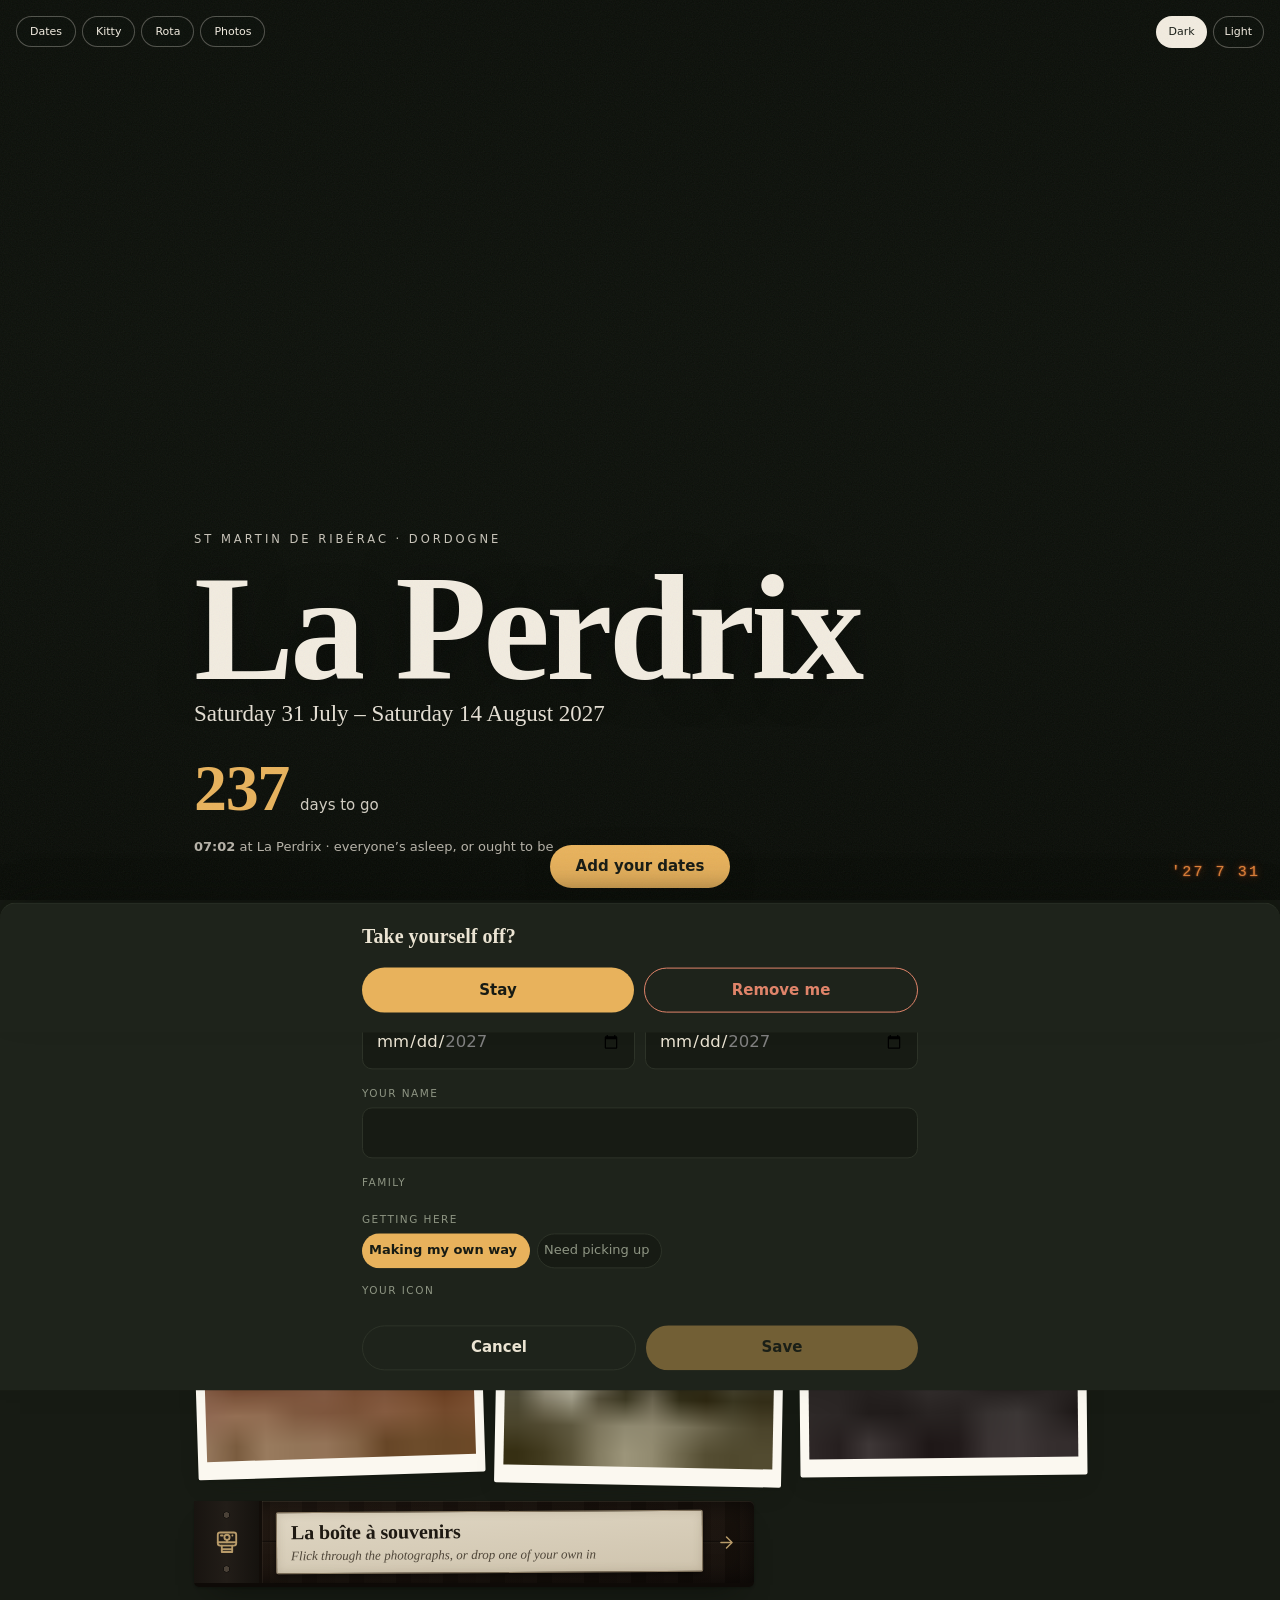
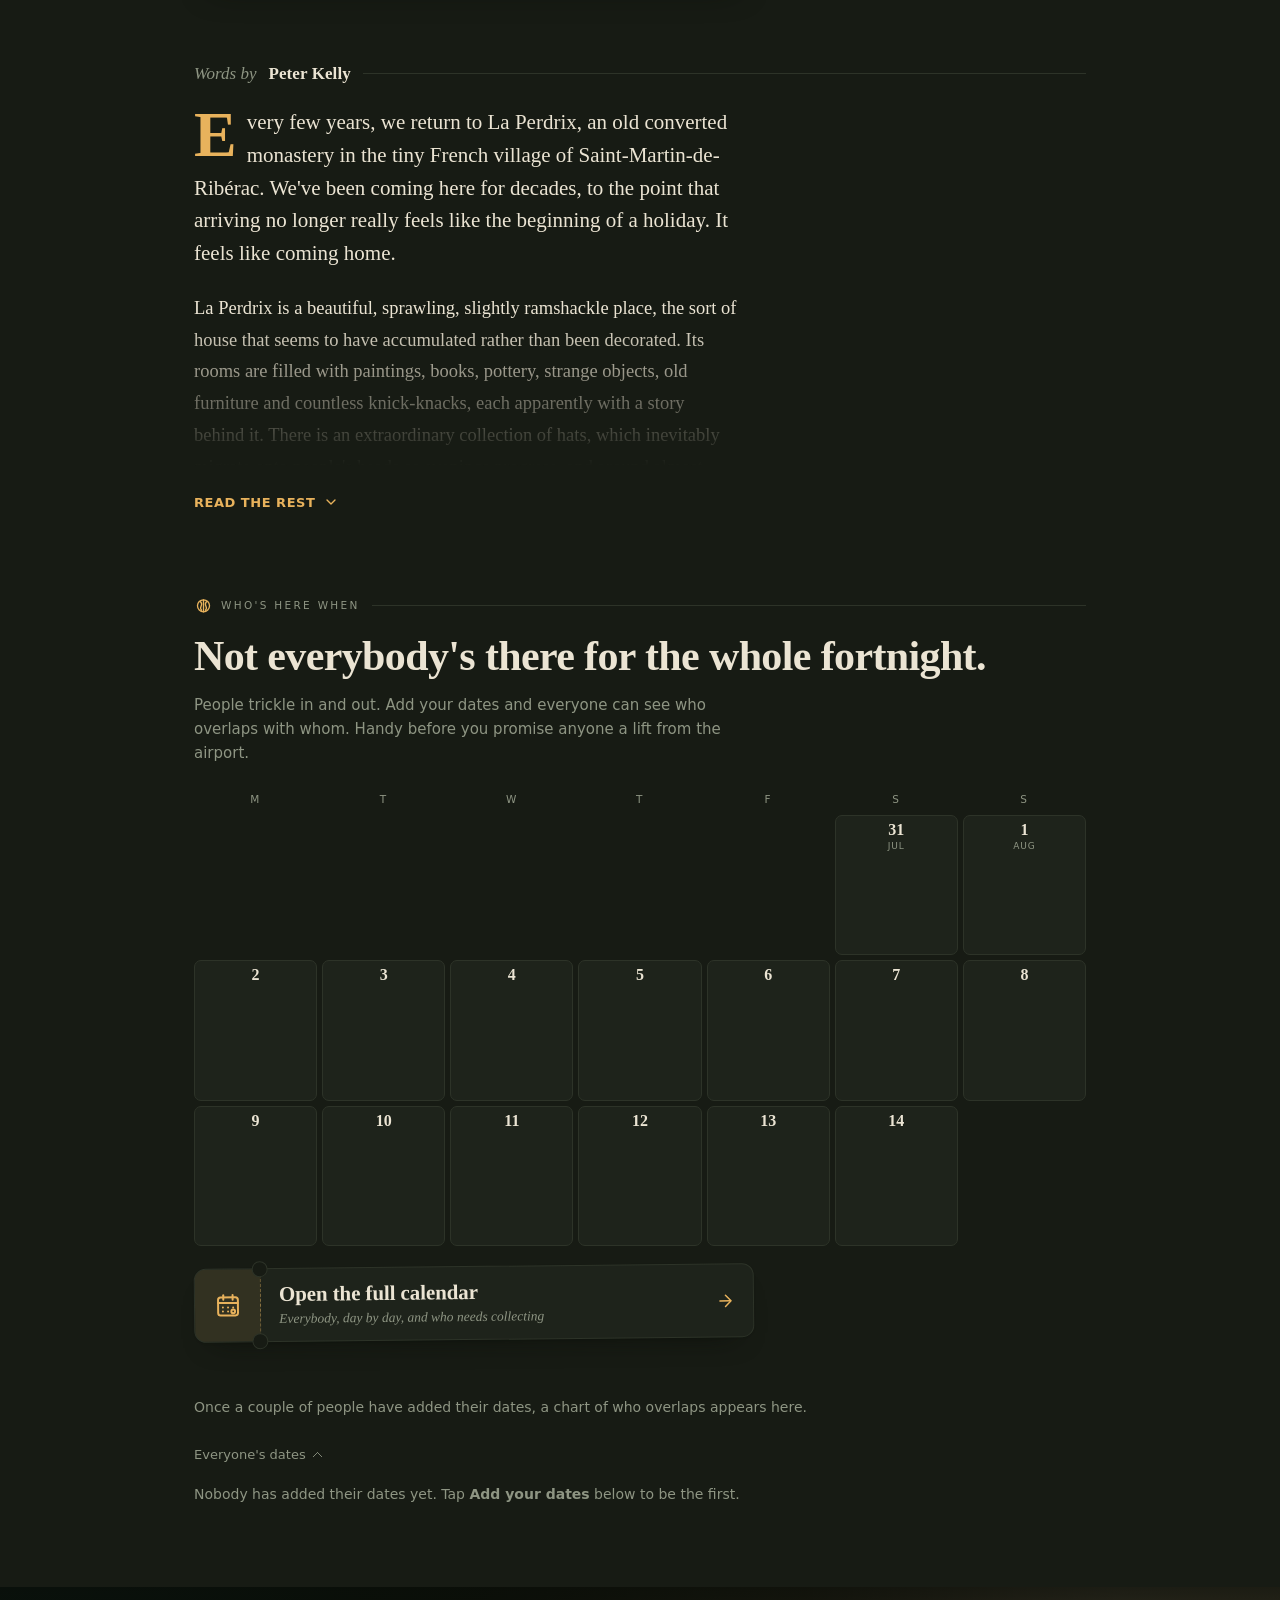
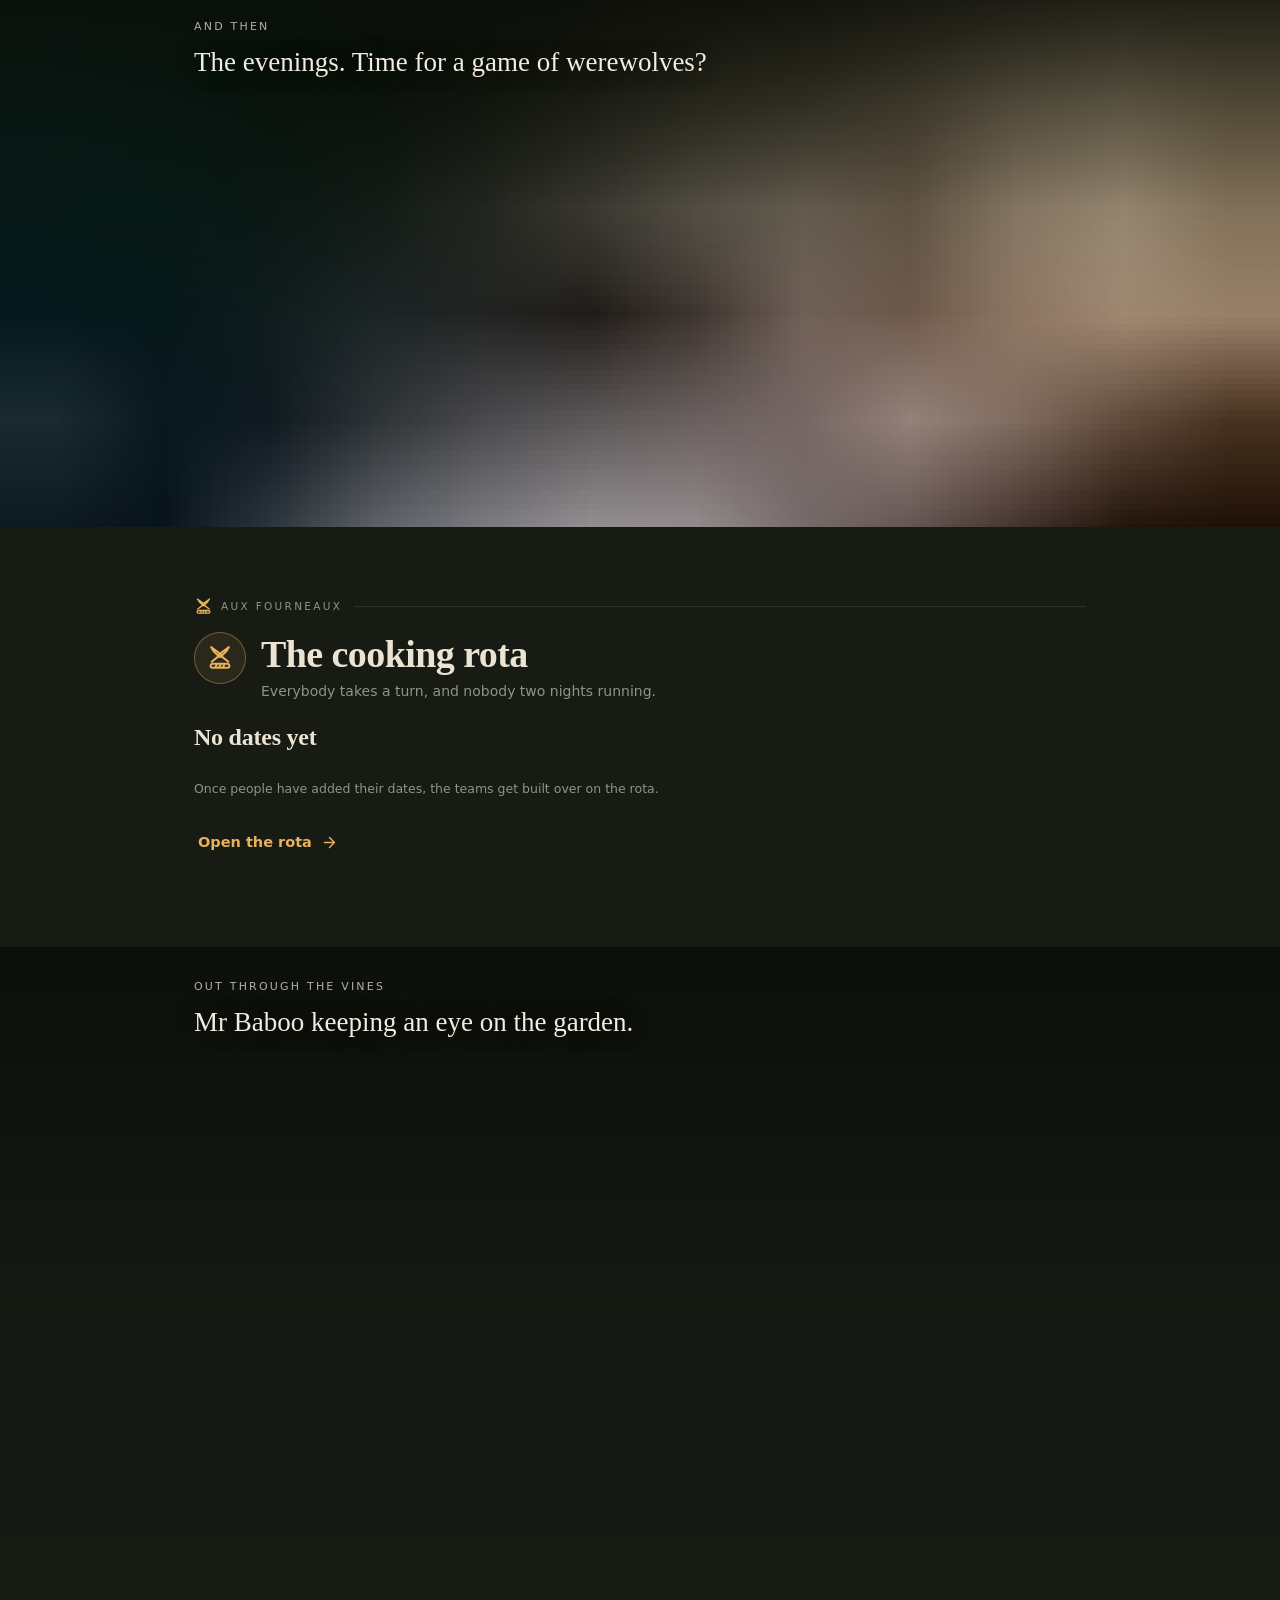
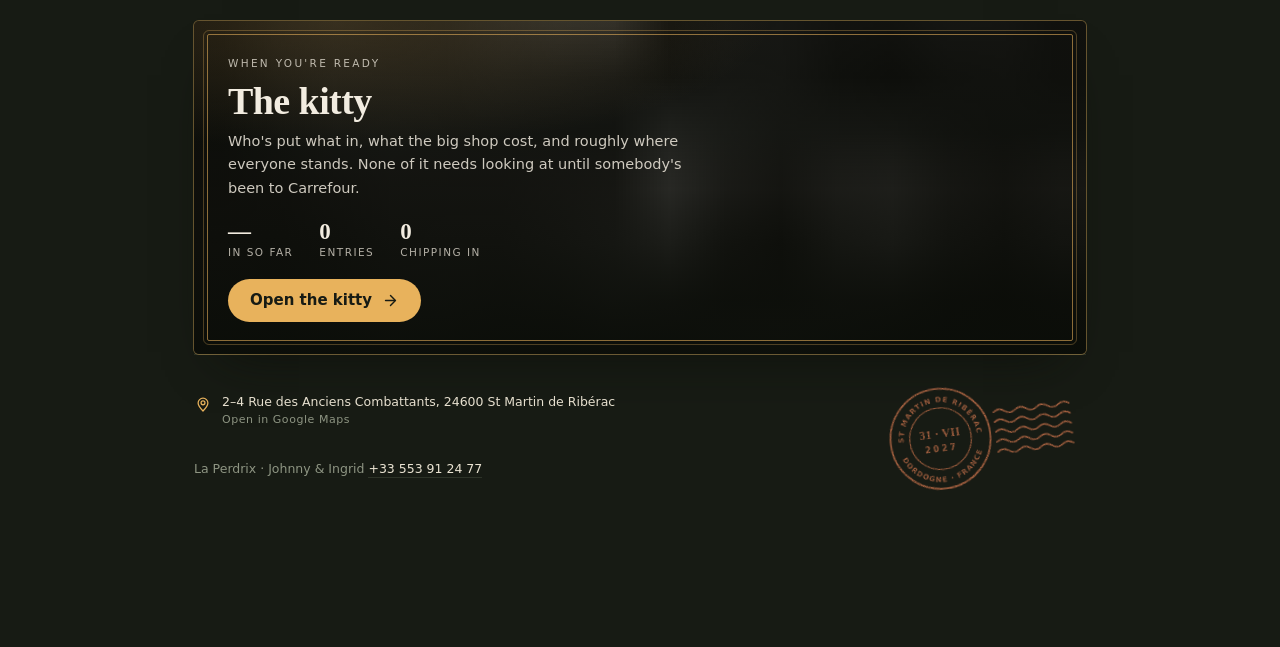
==== commit 54663f86: "Larger Polaroids, tighter cascade, and fade the crate out when open" ====
--- a/index.html
+++ b/index.html
@@ -18,7 +18,7 @@
 <!-- Generated blur stand-ins. Must load BEFORE styles.css so its :root defaults
      are in place when the rules that use var(--ph-*) are parsed. -->
 <link rel="stylesheet" href="photos.css?v=3">
-<link rel="stylesheet" href="styles.css?v=56">
+<link rel="stylesheet" href="styles.css?v=57">
 <!-- Dark is the default, and this has to run in the <head>: set the attribute
      any later and a light frame paints first, which on a phone in a dim room is
      a flash in the eye. Inline and tiny for the same reason — an external file
--- a/styles.css
+++ b/styles.css
@@ -1622,21 +1622,22 @@
     transform:translateY(-7px) rotate(-1deg);
   }
 }
-/* Tucked down into the corner when the prints are out */
+/* Fades away once the lid lifts and the prints spill out */
 .shoebox.is-open{
-  transform:translate(-165%,92%) rotate(-7deg) scale(.62);
+  transform:translate(-50%,-44%) rotate(-2deg) scale(.88);
+  opacity:0;pointer-events:none;
 }
 /* Centered at the foot with lid off when catching a newly dropped print */
 .shoebox.is-receiving{
   transform:translate(-50%,32%) rotate(-1deg) scale(.86);
 }
 .shoebox.settle{
-  animation:shoeboxCatch .46s cubic-bezier(.2,.8,.3,1);
+  animation:shoeboxCatch .46s cubic-bezier(.2,.8,.3,1) forwards;
 }
 @keyframes shoeboxCatch{
-  0%{transform:translate(-50%,32%) scale(.86)}
-  42%{transform:translate(-50%,38%) scale(.83,.9)}
-  100%{transform:translate(-165%,92%) rotate(-7deg) scale(.62)}
+  0%{transform:translate(-50%,32%) scale(.86);opacity:1}
+  42%{transform:translate(-50%,38%) scale(.83,.9);opacity:1}
+  100%{transform:translate(-50%,34%) scale(.78);opacity:0}
 }
 
 /* Deep dark timber interior of the trunk base */
@@ -1699,8 +1700,8 @@
 }
 .shoebox.is-open .shoebox-lid,
 .shoebox.is-receiving .shoebox-lid{
-  transform:translate(135px,-78px) rotate(16deg) scale(.92);
-  opacity:.42;
+  transform:translate(0,-48px) rotate(6deg) scale(.94);
+  opacity:0;pointer-events:none;
 }
 
 /* Heavy vertical wrought-iron trunk straps on left and right of lid */
@@ -1816,7 +1817,7 @@
 .prints-layer{position:absolute;inset:0;z-index:22;pointer-events:none}
 .polaroid{
   position:absolute;left:50%;top:50%;
-  width:min(84vw,376px);
+  width:min(88vw,424px);
   background:#fbf8f0;padding:14px 14px 20px;border-radius:3px;
   box-shadow:0 18px 40px -12px rgba(0,0,0,.88),0 1px 3px rgba(0,0,0,.32);
   transform:translate(-50%,-45%) scale(.28) rotate(0deg);
@@ -1827,6 +1828,7 @@
     box-shadow .35s ease;
 }
 .polaroid.out{opacity:1;pointer-events:auto}
+.polaroid.tucked.out{opacity:.82}
 .polaroid.active-print{
   z-index:28 !important;
   box-shadow:0 32px 64px -14px rgba(0,0,0,.95),0 0 0 1px rgba(232,178,92,.32);
@@ -1912,7 +1914,7 @@
   .box-sec .muted{font-size:14px;line-height:1.45}
   .box-stage{
     margin-top:12px;
-    height:clamp(360px,56svh,450px);min-height:360px;
+    height:clamp(390px,60svh,470px);min-height:390px;
   }
   .box-meta-top{top:6px;left:0;right:0}
   .shoebox{width:min(76vw,264px);height:164px}
@@ -1922,14 +1924,14 @@
   .shoebox-label b{font-size:16.5px}
   .shoebox-label em{font-size:11.5px}
   .shoebox-prompt{bottom:-32px;font-size:13px}
-  .shoebox.is-open{transform:translate(-115%,108%) rotate(-8deg) scale(.46)}
+  .shoebox.is-open{transform:translate(-50%,-44%) rotate(-2deg) scale(.84);opacity:0;pointer-events:none}
   .shoebox.is-receiving{transform:translate(-50%,32%) rotate(-1deg) scale(.74)}
   .polaroid{
-    width:min(74vw,276px);
-    padding:10px 10px 14px;
+    width:min(88vw,344px);
+    padding:11px 11px 16px;
   }
-  .polaroid-stamp{font-size:12px;right:7px;bottom:6px}
-  .polaroid-cap{font-size:14.5px;padding:10px 4px 2px;min-height:1.5em}
+  .polaroid-stamp{font-size:12.5px;right:8px;bottom:7px}
+  .polaroid-cap{font-size:15.5px;padding:11px 4px 2px;min-height:1.5em}
   .box-controls{margin-top:10px;gap:8px}
   .box-nav-btns{width:100%;display:grid;grid-template-columns:repeat(4,auto);justify-content:space-between;gap:6px}
   .box-nav-btns .pill{padding:8px 11px;font-size:12px;text-align:center}
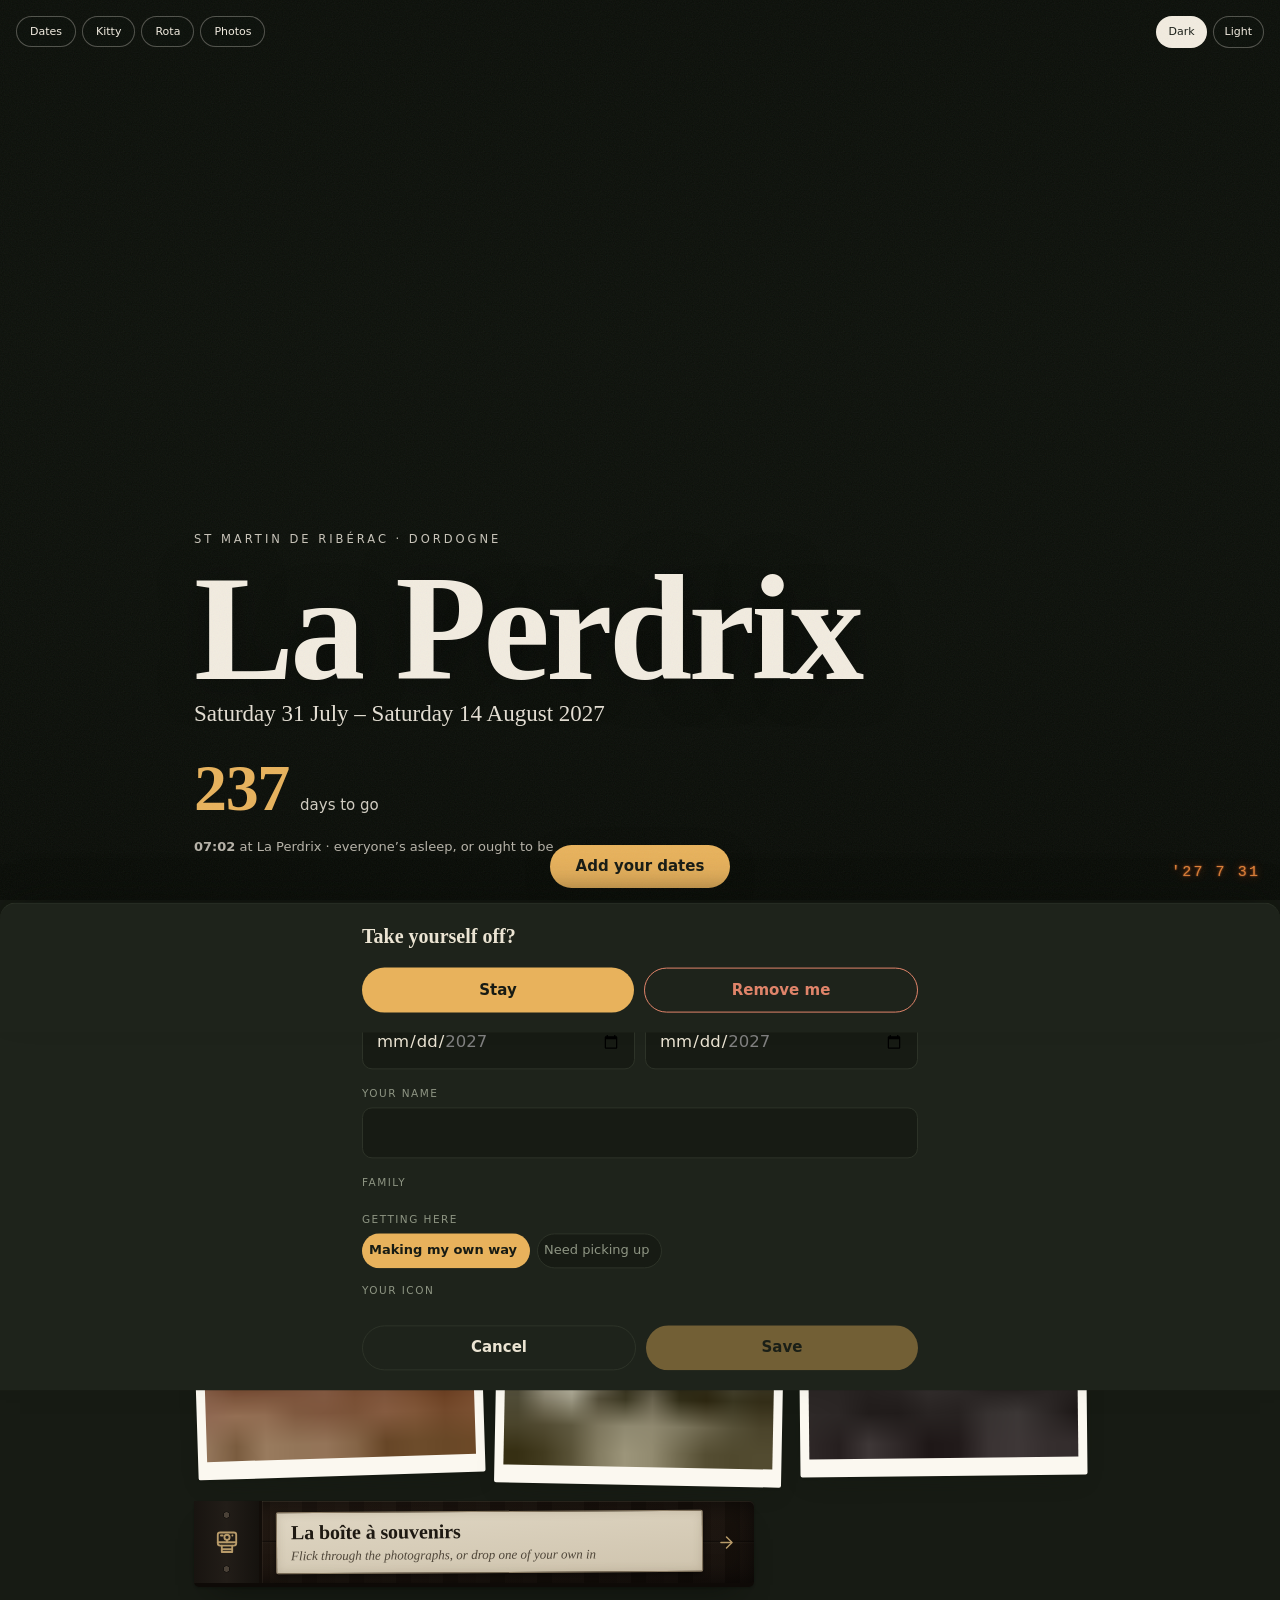
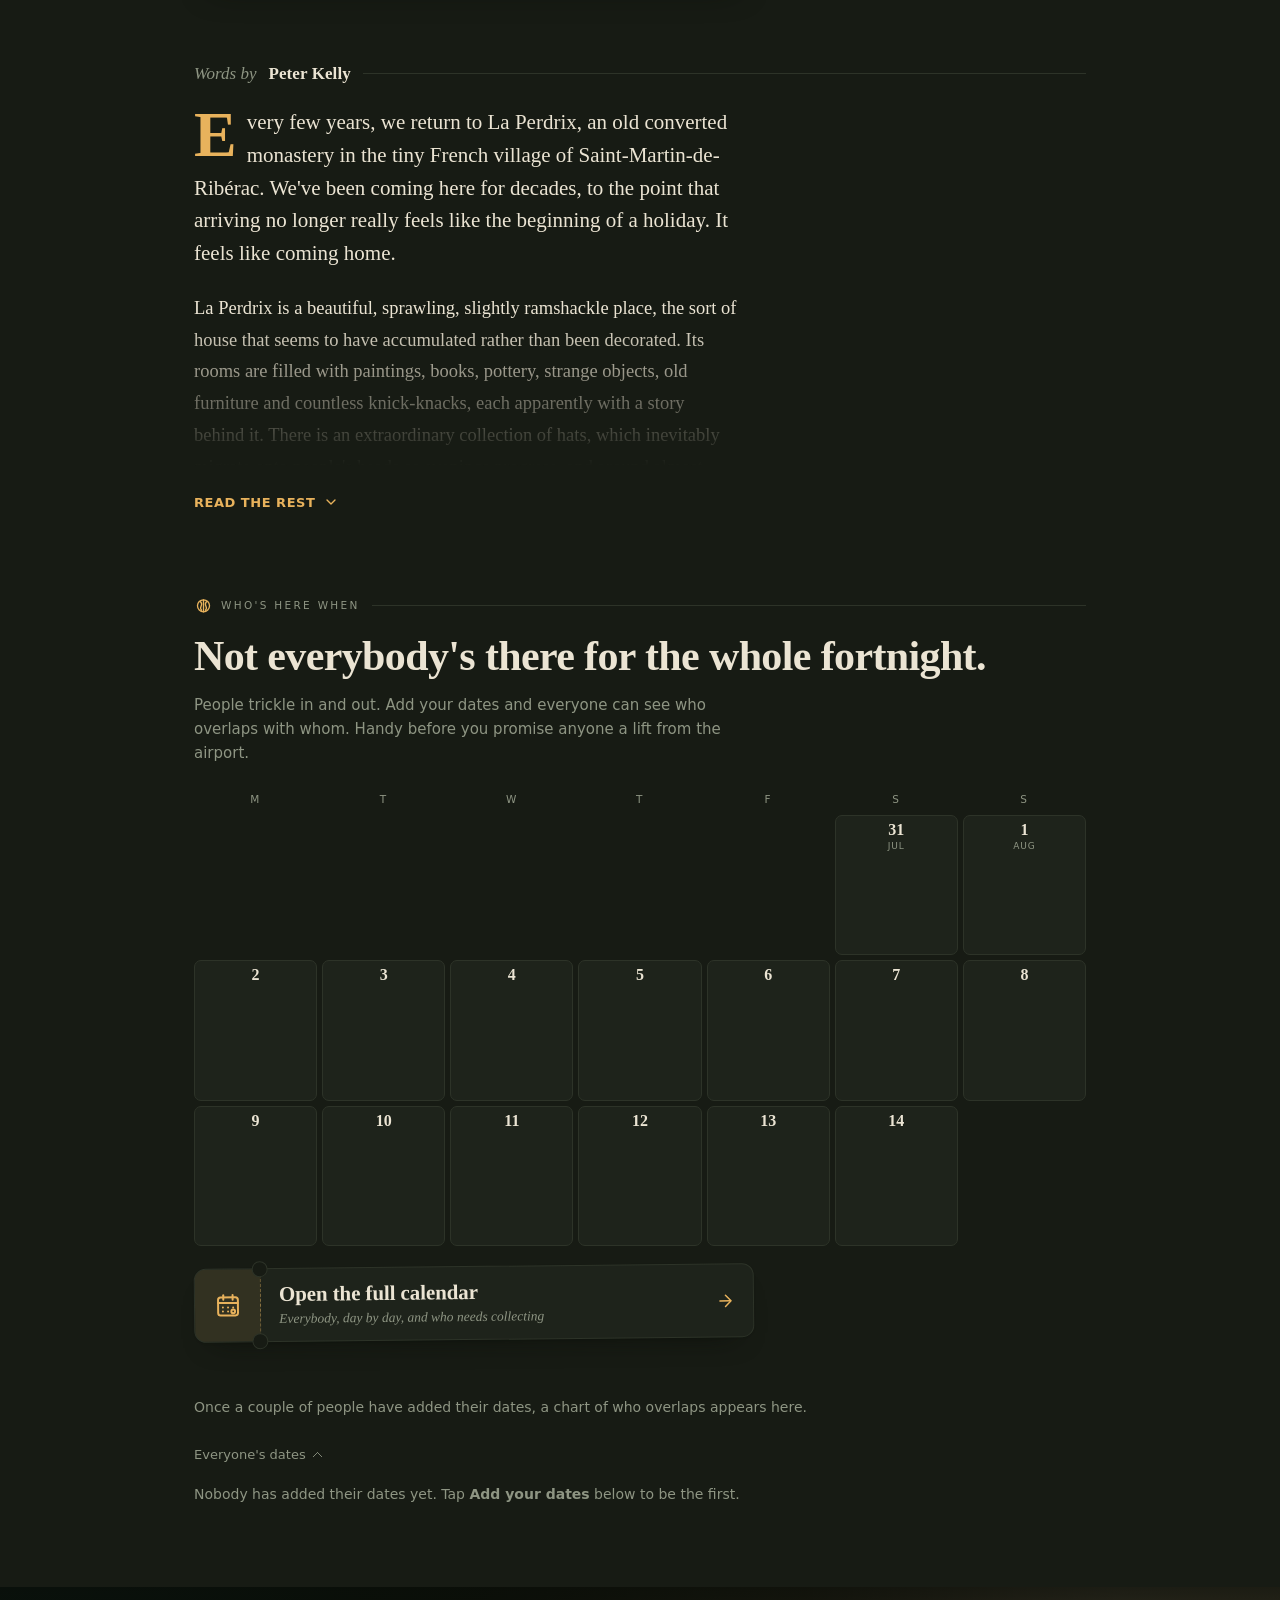
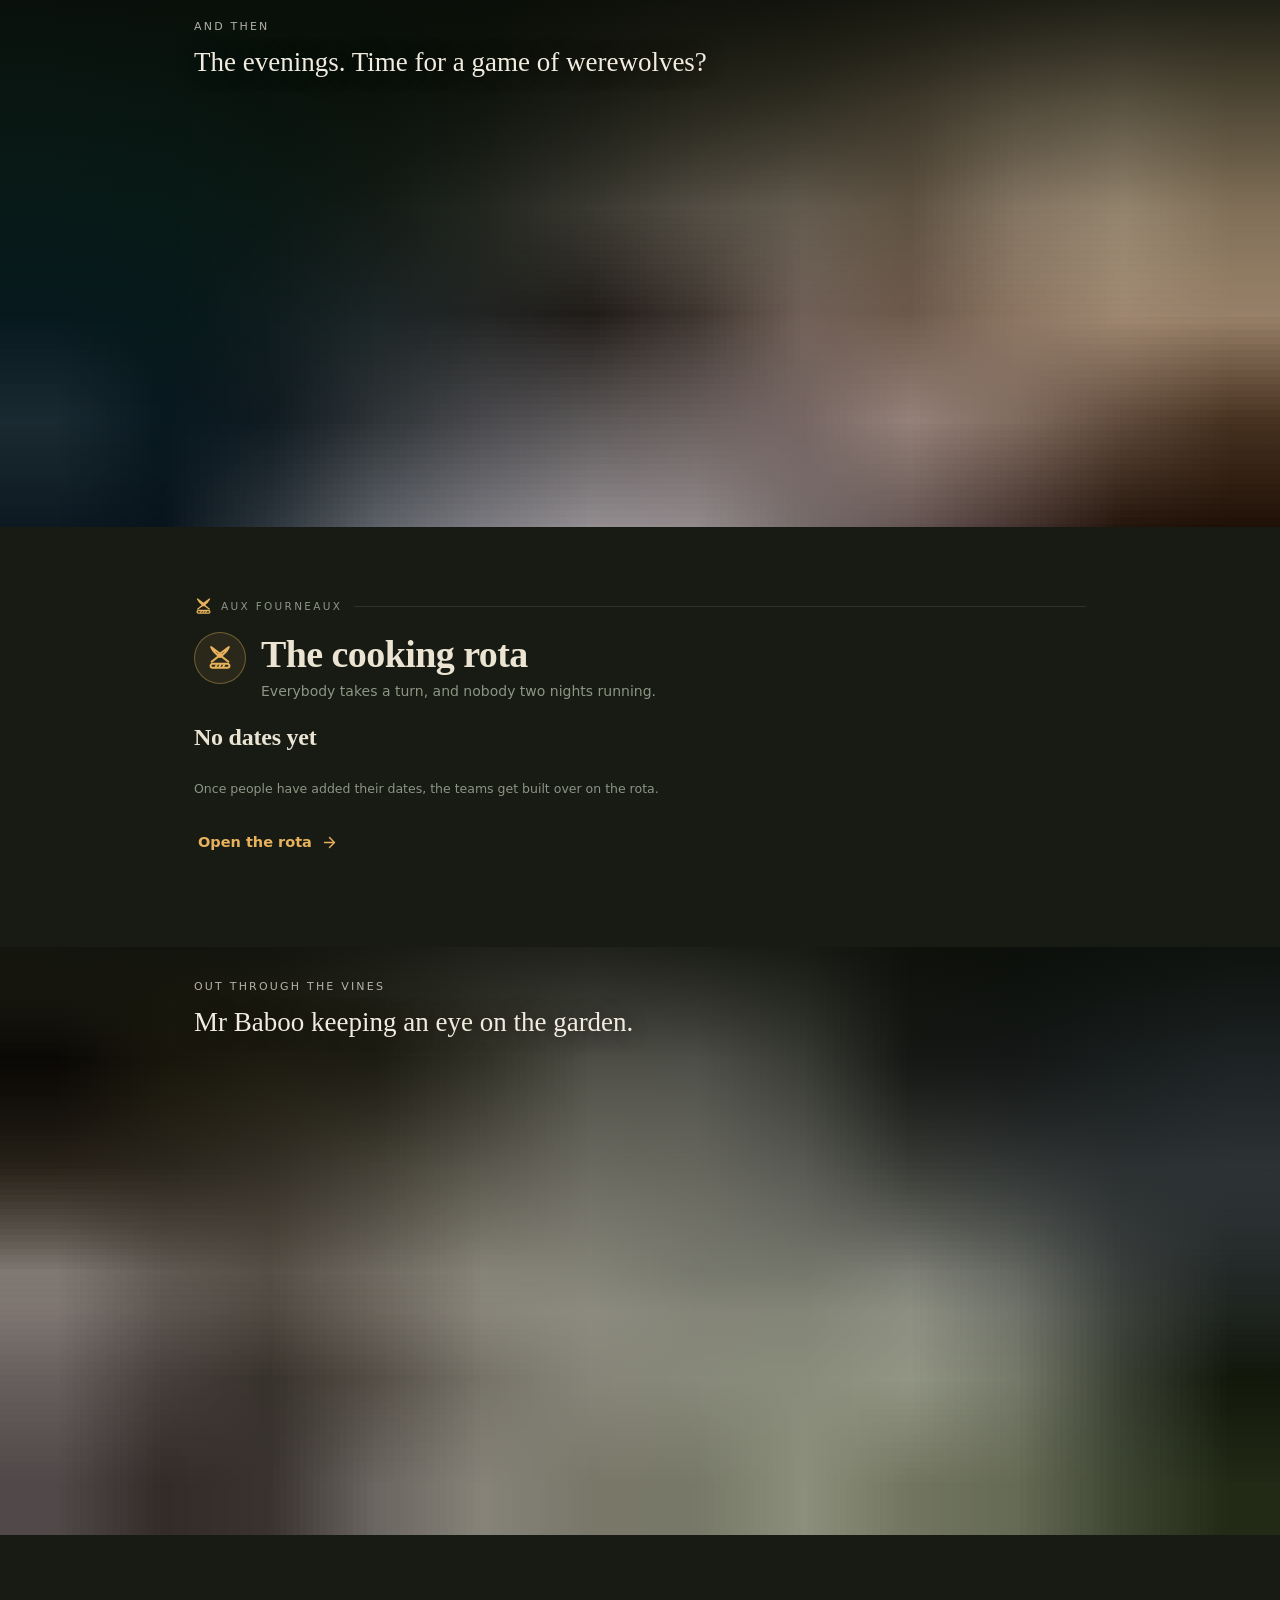
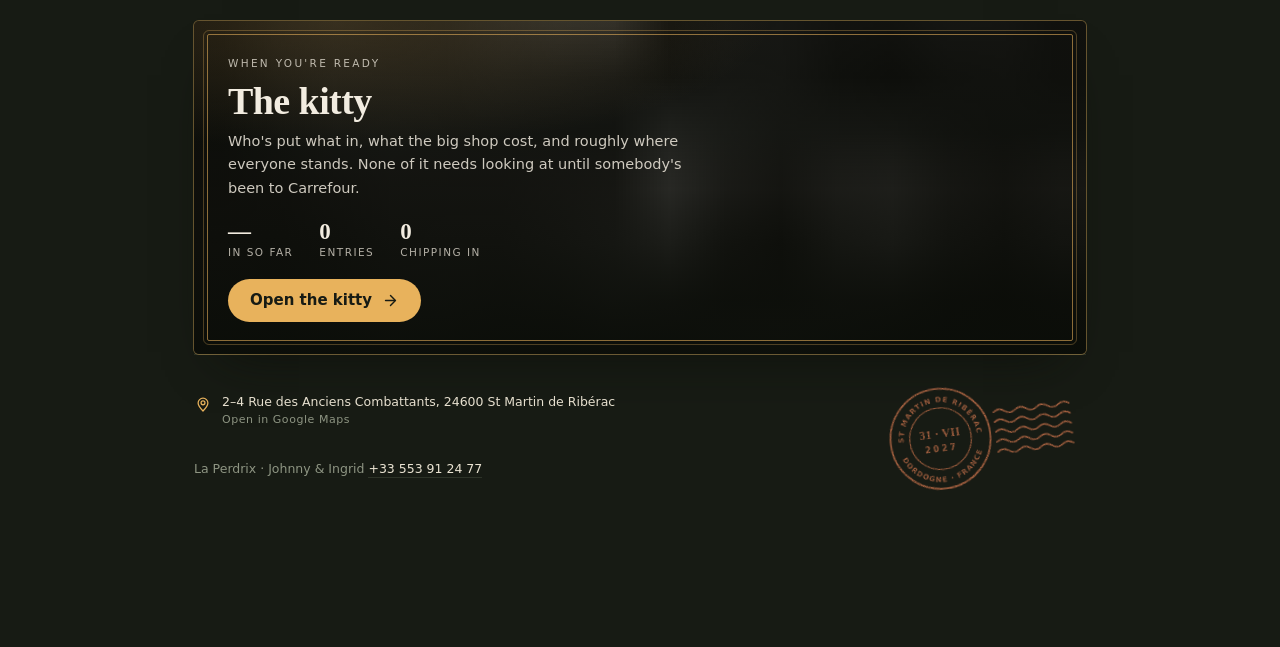
==== commit edf094f8: "A faint backgammon backdrop behind the kitty" ====
--- a/index.html
+++ b/index.html
@@ -17,8 +17,8 @@
      happily serve a stale stylesheet and you'll debug a fix you already made. -->
 <!-- Generated blur stand-ins. Must load BEFORE styles.css so its :root defaults
      are in place when the rules that use var(--ph-*) are parsed. -->
-<link rel="stylesheet" href="photos.css?v=3">
-<link rel="stylesheet" href="styles.css?v=57">
+<link rel="stylesheet" href="photos.css?v=4">
+<link rel="stylesheet" href="styles.css?v=58">
 <!-- Dark is the default, and this has to run in the <head>: set the attribute
      any later and a light frame paints first, which on a phone in a dim room is
      a flash in the eye. Inline and tiny for the same reason — an external file
@@ -313,7 +313,7 @@
 <script src="icons.js?v=7"></script>
 <script src="sync.js?v=4"></script>
 <script src="focus.js?v=2"></script>
-<script src="photos.js?v=1"></script>
+<script src="photos.js?v=2"></script>
 <script src="rota.js?v=3"></script>
 <script src="sun.js?v=1"></script>
 <script src="dates.js?v=2"></script>
--- a/photos.css
+++ b/photos.css
@@ -11,4 +11,8 @@
   --ph-hens:url("[data-uri]");
   --ph-table:url("[data-uri]");
   --ph-window:url("[data-uri]");
+  --ph-garden:url("[data-uri]");
+  --ph-house:url("[data-uri]");
+  --ph-pool:url("[data-uri]");
+  --ph-backgammon:url("[data-uri]");
 }
--- a/styles.css
+++ b/styles.css
@@ -649,8 +649,22 @@
    The kitty — everything transactional, behind a click from the landing page.
    ========================================================================= */
 
-.kitty-page{background:var(--bg)}
+.kitty-page{background:var(--bg);position:relative;isolation:isolate}
 .kitty-page .sec{padding-inline:24px}
+/* Faint backgammon-board backdrop on the kitty page — atmospheric, never
+   competing with the numbers. */
+.kitty-back{
+  position:fixed;inset:0;z-index:-1;pointer-events:none;
+  background:var(--ph-backgammon) center 48%/cover no-repeat;
+  opacity:.15;
+  filter:saturate(.85) contrast(.96);
+  -webkit-mask-image:radial-gradient(ellipse 92% 88% at 50% 45%,#000 18%,rgba(0,0,0,.35) 100%);
+          mask-image:radial-gradient(ellipse 92% 88% at 50% 45%,#000 18%,rgba(0,0,0,.35) 100%);
+}
+:root[data-theme="light"] .kitty-back{
+  opacity:.12;
+  filter:saturate(.8) contrast(.92);
+}
 /* Clear the fixed action bar. Without this the last content on the page —
    the "Start again" button inside its disclosure — sits underneath the
    hovering Add spend / Pay in bar and cannot be tapped. */
@@ -707,7 +721,9 @@
    was previously loose type on the page background, indistinguishable from the
    filters and the chart heading below it. */
 .pot-card{
-  border:1px solid var(--hair);border-radius:16px;background:var(--surface);
+  border:1px solid var(--hair);border-radius:16px;
+  background:color-mix(in srgb,var(--surface) 84%,transparent);
+  backdrop-filter:blur(8px);-webkit-backdrop-filter:blur(8px);
   padding:15px 17px 17px;margin-top:12px;
 }
 /* A small wink under the heading. Inside the panel it no longer has to tuck up
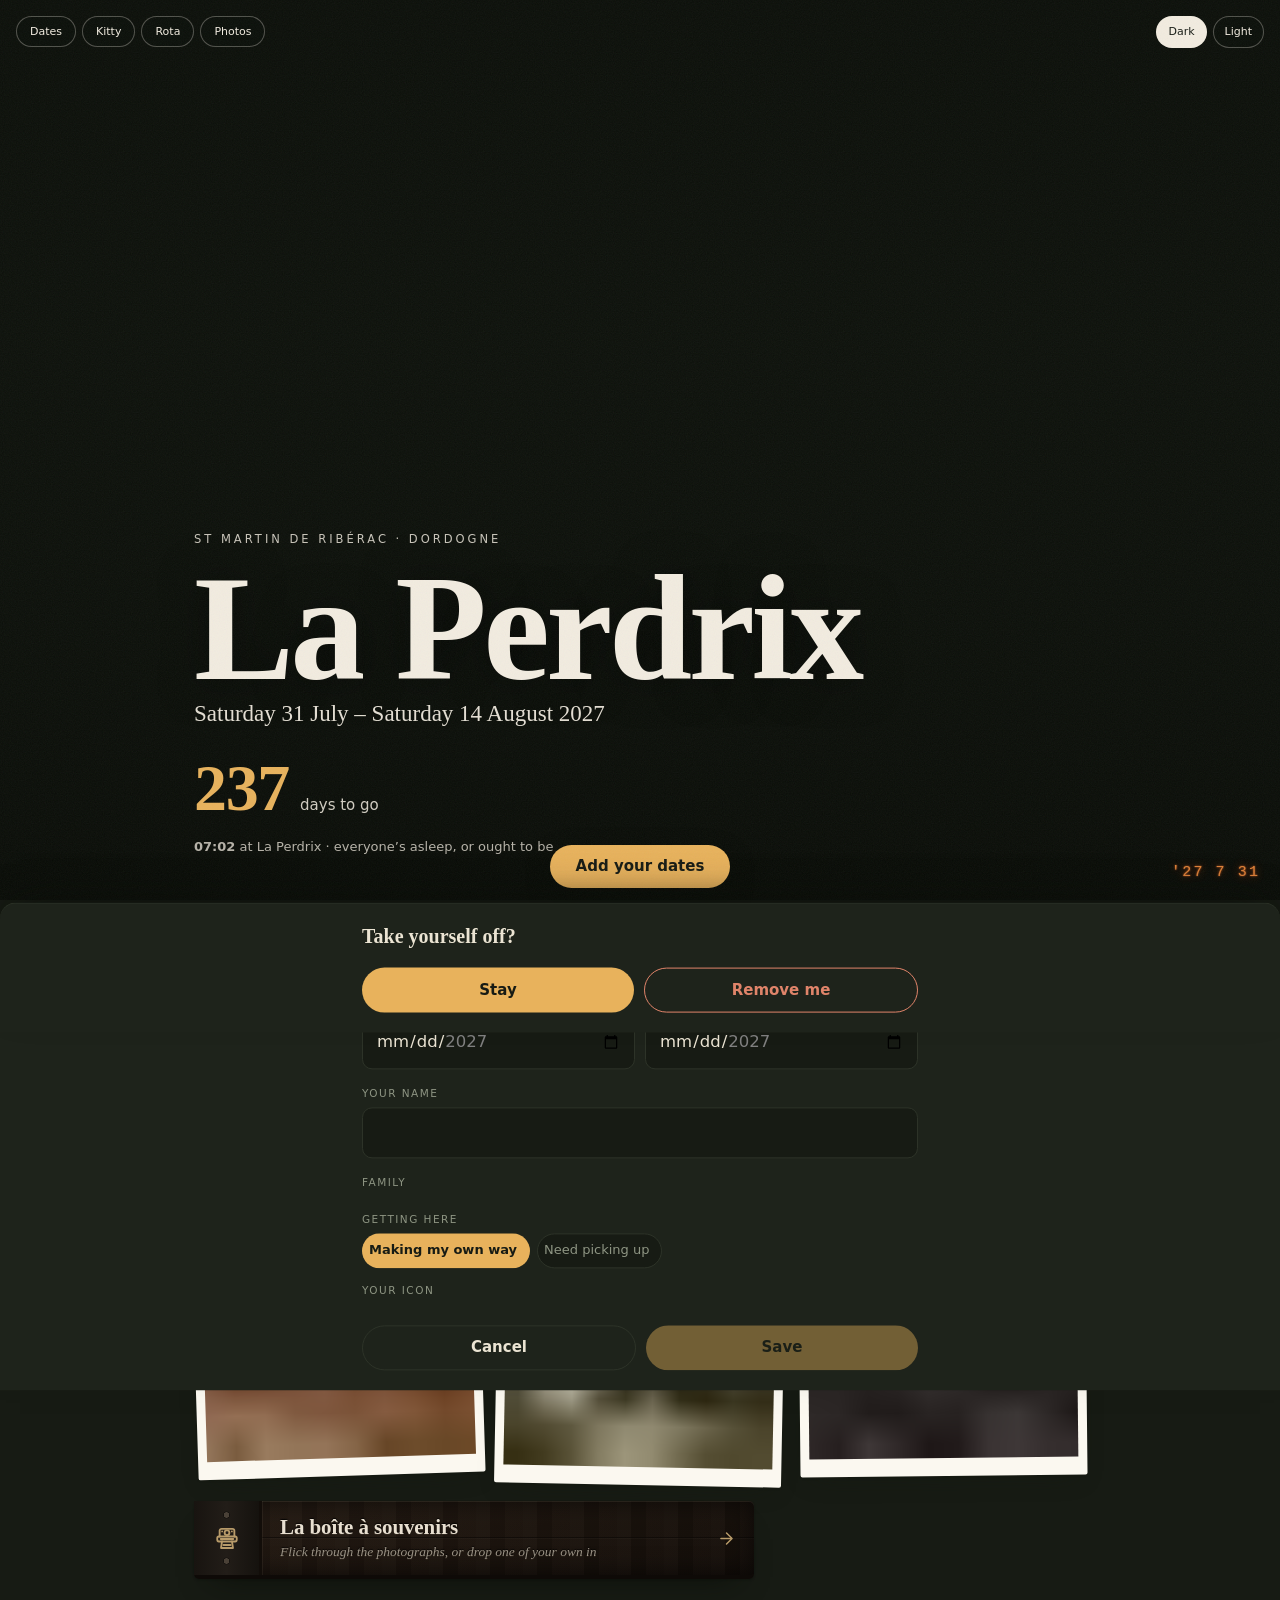
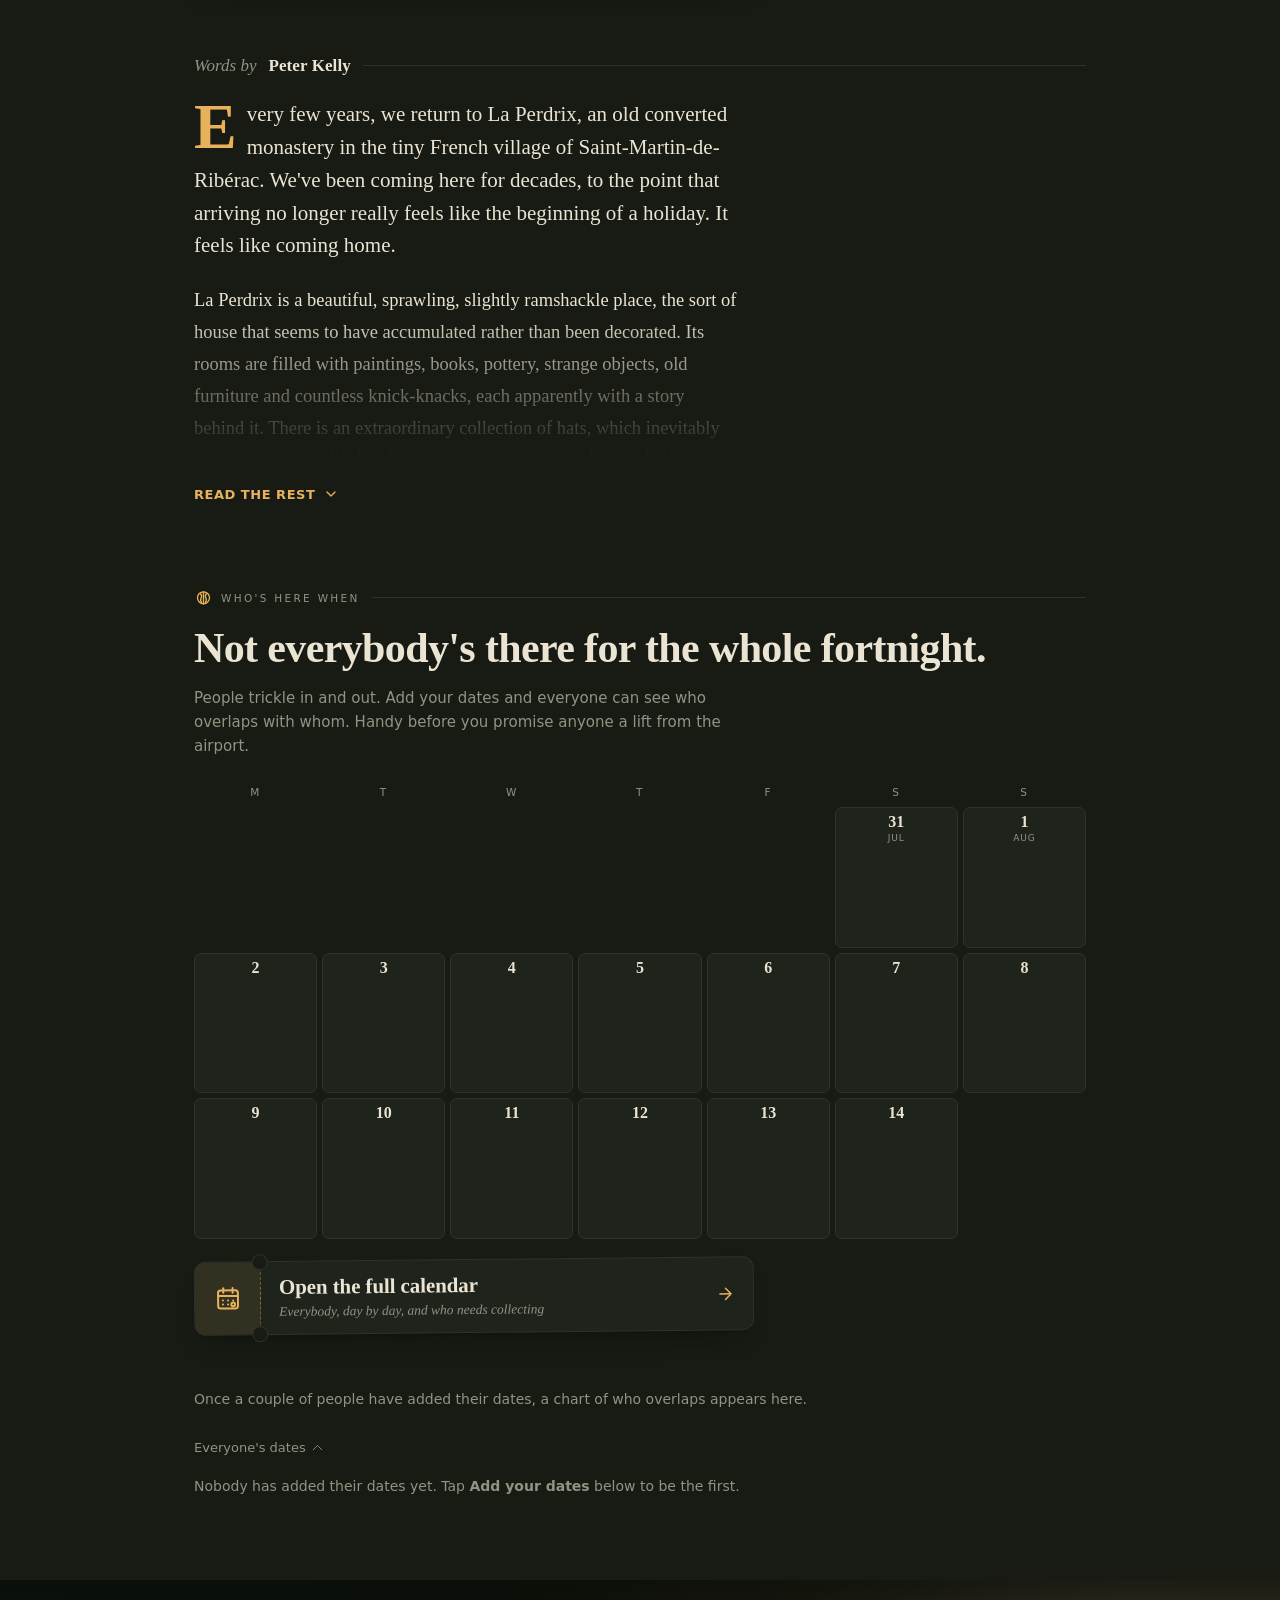
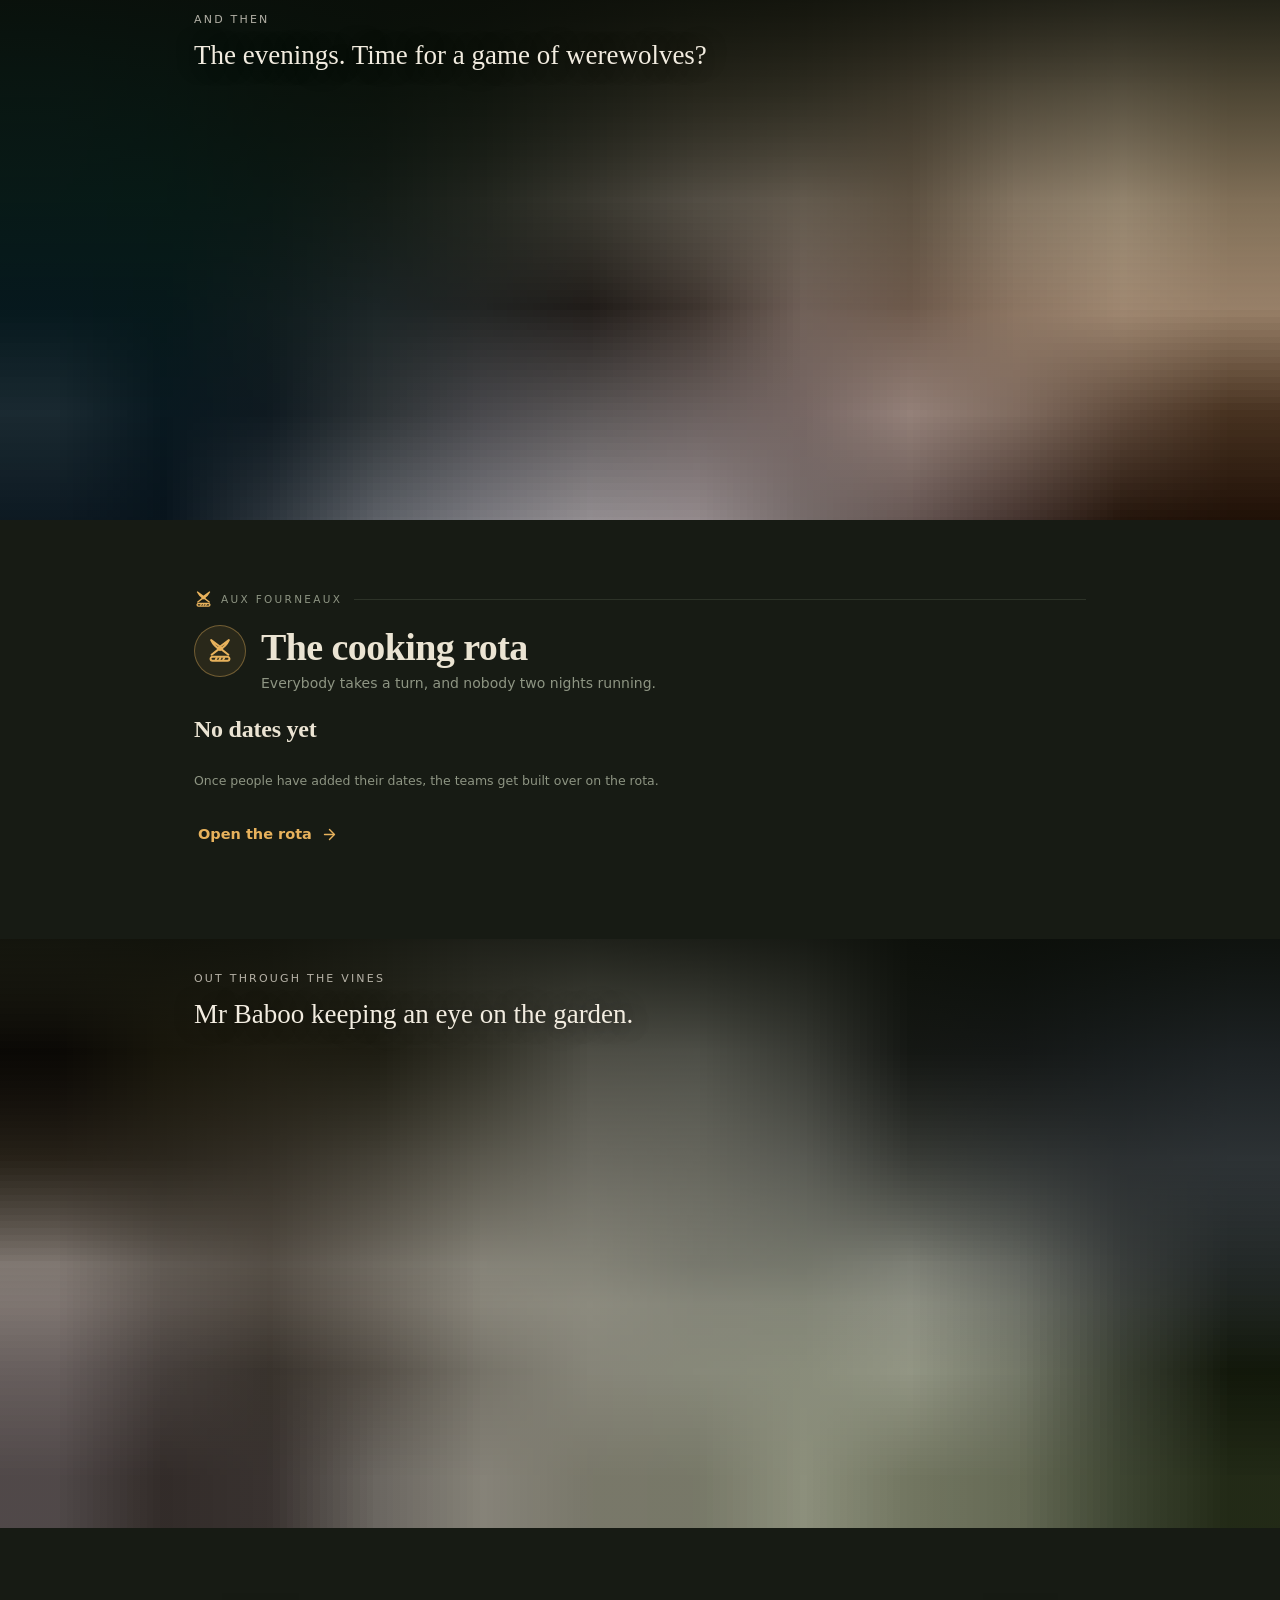
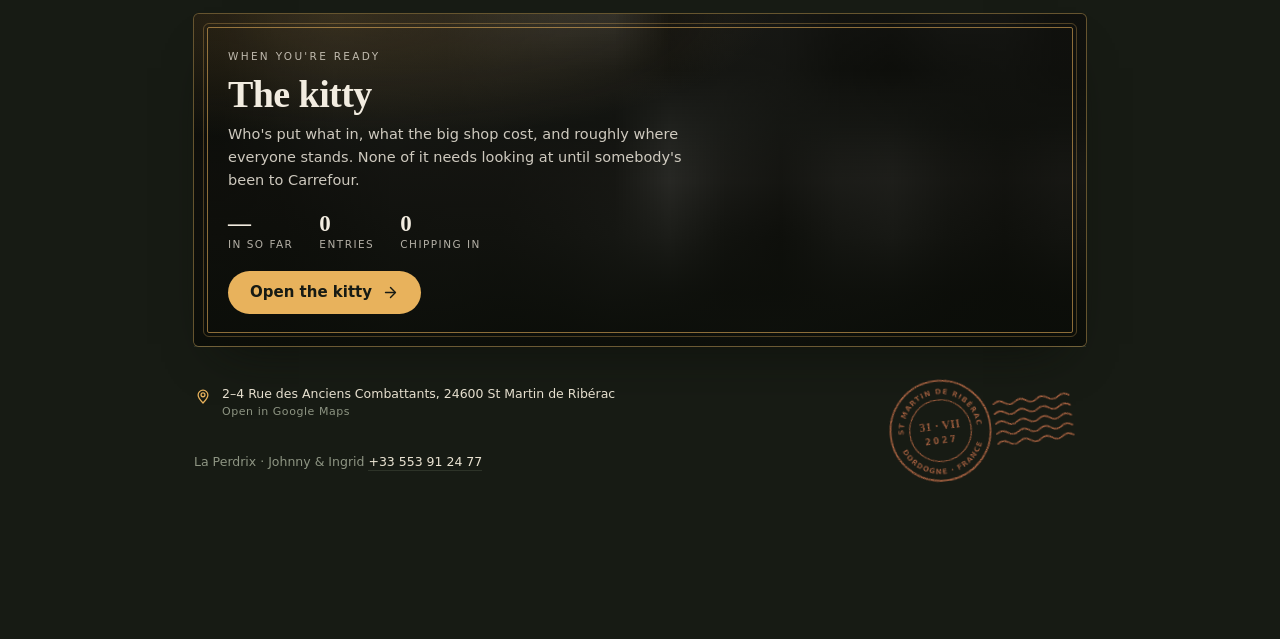
==== commit 555f7daa: "Stepped Polaroid camera silhouette and stencilled wood-crate lettering" ====
--- a/index.html
+++ b/index.html
@@ -18,7 +18,7 @@
 <!-- Generated blur stand-ins. Must load BEFORE styles.css so its :root defaults
      are in place when the rules that use var(--ph-*) are parsed. -->
 <link rel="stylesheet" href="photos.css?v=4">
-<link rel="stylesheet" href="styles.css?v=58">
+<link rel="stylesheet" href="styles.css?v=59">
 <!-- Dark is the default, and this has to run in the <head>: set the attribute
      any later and a light frame paints first, which on a phone in a dim room is
      a flash in the eye. Inline and tiny for the same reason — an external file
@@ -310,7 +310,7 @@
 
 <!-- the icon sprite is injected by icons.js, shared with kitty.html -->
 
-<script src="icons.js?v=7"></script>
+<script src="icons.js?v=8"></script>
 <script src="sync.js?v=4"></script>
 <script src="focus.js?v=2"></script>
 <script src="photos.js?v=2"></script>
--- a/styles.css
+++ b/styles.css
@@ -1556,15 +1556,13 @@
 }
 .bo-end svg{width:26px;height:26px;transition:transform .24s ease}
 .bo-body{
-  flex:1;min-width:0;display:flex;flex-direction:column;justify-content:center;gap:3px;
-  margin:10px 4px 10px 14px;padding:8px 14px;border-radius:2px;
-  background:linear-gradient(175deg,#dfd6c3,#cfc4ae);color:#1e1912;
-  border:1px solid #8c7d65;
-  box-shadow:0 2px 6px rgba(0,0,0,.55),inset 0 0 10px rgba(90,70,45,.18);
-  transform:rotate(-.35deg);
-}
-.bo-body b{font:600 clamp(17px,2.5vw,20px)/1.15 var(--serif);letter-spacing:-.005em}
-.bo-body small{font:italic 400 13px/1.35 var(--serif);color:#4f4639}
+  flex:1;min-width:0;display:flex;flex-direction:column;justify-content:center;gap:4px;
+  padding:13px 6px 13px 18px;
+  color:#e8dfd0;
+  text-shadow:0 -1px 1px rgba(0,0,0,.85),0 1px 0 rgba(255,235,205,.07);
+}
+.bo-body b{font:600 clamp(18px,2.6vw,21px)/1.15 var(--serif);letter-spacing:-.005em}
+.bo-body small{font:italic 400 13.5px/1.35 var(--serif);color:rgba(218,208,190,.68)}
 .bo-go{
   flex:none;align-self:center;width:19px;height:19px;margin:0 18px 0 10px;
   color:#b89b6a;transition:transform .22s ease;
@@ -1740,27 +1738,35 @@
 .shoebox-twine::before{left:22px}
 .shoebox-twine::after{right:22px}
 
-/* Weathered cellar tag tacked to the centre plank with two dark brass tacks */
+/* Stencilled / branded lettering directly on the centre wood plank — no paper
+   box, so the grain and plank seams show through like an old Bordeaux crate. */
 .shoebox-label{
-  background:
-    radial-gradient(circle at 10px 50%,#2a2118 0 2.5px,#6e5a40 3px,transparent 4px),
-    radial-gradient(circle at calc(100% - 10px) 50%,#2a2118 0 2.5px,#6e5a40 3px,transparent 4px),
-    linear-gradient(175deg,#dfd5c1 0%,#cbbda4 100%);
-  color:#1e1812;padding:11px 22px 9px;border-radius:2px;
-  transform:rotate(.6deg);
-  box-shadow:0 3px 9px rgba(0,0,0,.65),inset 0 0 14px rgba(70,52,30,.22);
+  background:none;border:0;box-shadow:none;
+  padding:4px 8px;
+  transform:rotate(-.4deg);
   text-align:center;position:relative;z-index:2;max-width:244px;
-}
+  color:rgba(232,221,200,.82);
+  text-shadow:0 -1px 1px rgba(0,0,0,.95),0 1px 0 rgba(255,235,205,.1);
+  filter:url(#wood-stamp);
+}
+.shoebox-label::before,
+.shoebox-label::after{
+  content:"";display:block;width:64px;height:1px;margin:0 auto;
+  background:linear-gradient(90deg,transparent,rgba(218,204,178,.42),transparent);
+}
+.shoebox-label::before{margin-bottom:6px}
+.shoebox-label::after{margin-top:6px}
 .shoebox-label small{
-  display:block;font:600 9.5px/1.2 var(--sans);letter-spacing:.2em;
-  text-transform:uppercase;color:#6e3b23;
+  display:block;font:500 9.5px/1.2 var(--sans);letter-spacing:.24em;
+  text-transform:uppercase;color:rgba(214,196,166,.58);
 }
 .shoebox-label b{
-  display:block;font:600 19.5px/1.15 var(--serif);margin:3px 0 2px;color:#1b150f;
+  display:block;font:italic 600 21px/1.15 var(--serif);margin:4px 0 3px;
+  color:rgba(238,228,208,.86);letter-spacing:.01em;
   white-space:nowrap;
 }
 .shoebox-label em{
-  display:block;font:italic 400 12.5px/1.3 var(--serif);color:#52483a;
+  display:block;font:italic 400 12.5px/1.3 var(--serif);color:rgba(210,198,176,.62);
 }
 .shoebox-prompt{
   position:absolute;left:50%;bottom:-38px;transform:translateX(-50%);
@@ -1936,8 +1942,8 @@
   .shoebox{width:min(76vw,264px);height:164px}
   .shoebox-twine::before{left:14px;width:15px}
   .shoebox-twine::after{right:14px;width:15px}
-  .shoebox-label{padding:8px 14px 7px;max-width:210px}
-  .shoebox-label b{font-size:16.5px}
+  .shoebox-label{padding:2px 6px;max-width:210px}
+  .shoebox-label b{font-size:17.5px}
   .shoebox-label em{font-size:11.5px}
   .shoebox-prompt{bottom:-32px;font-size:13px}
   .shoebox.is-open{transform:translate(-50%,-44%) rotate(-2deg) scale(.84);opacity:0;pointer-events:none}
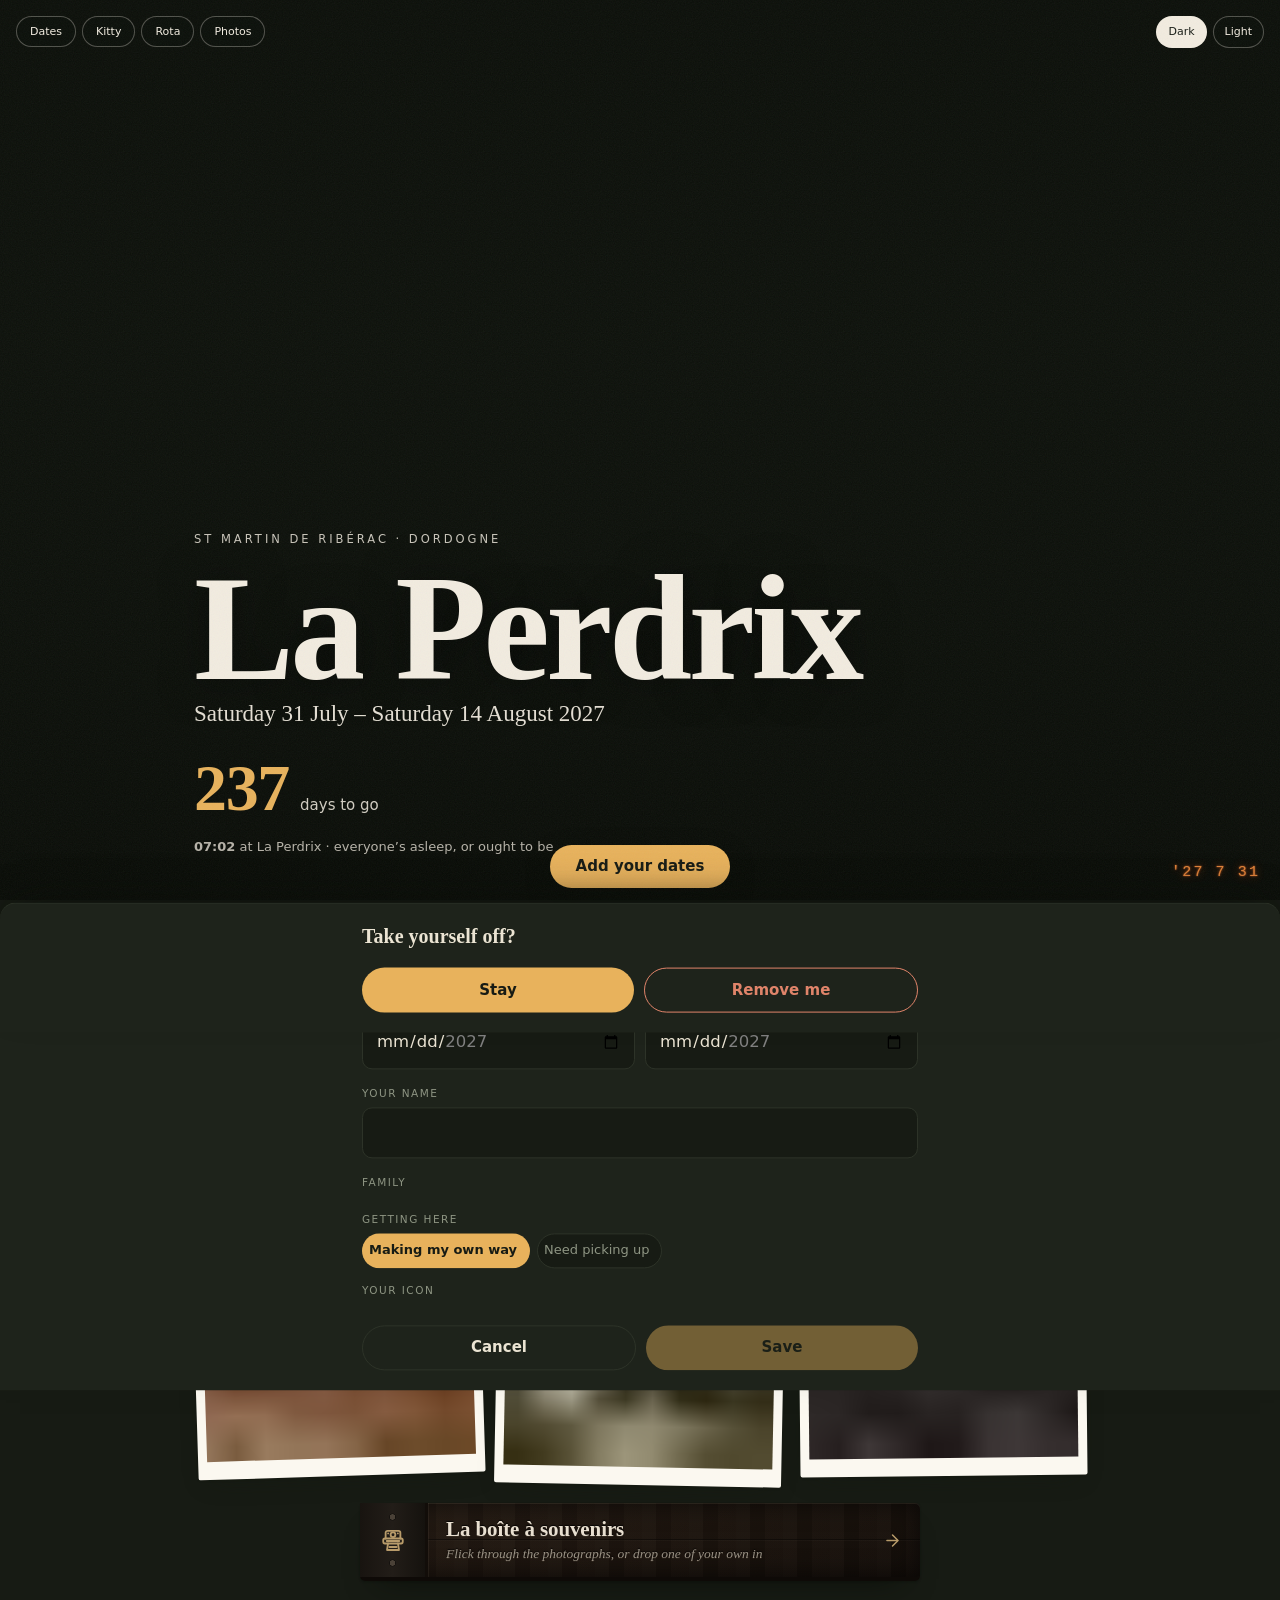
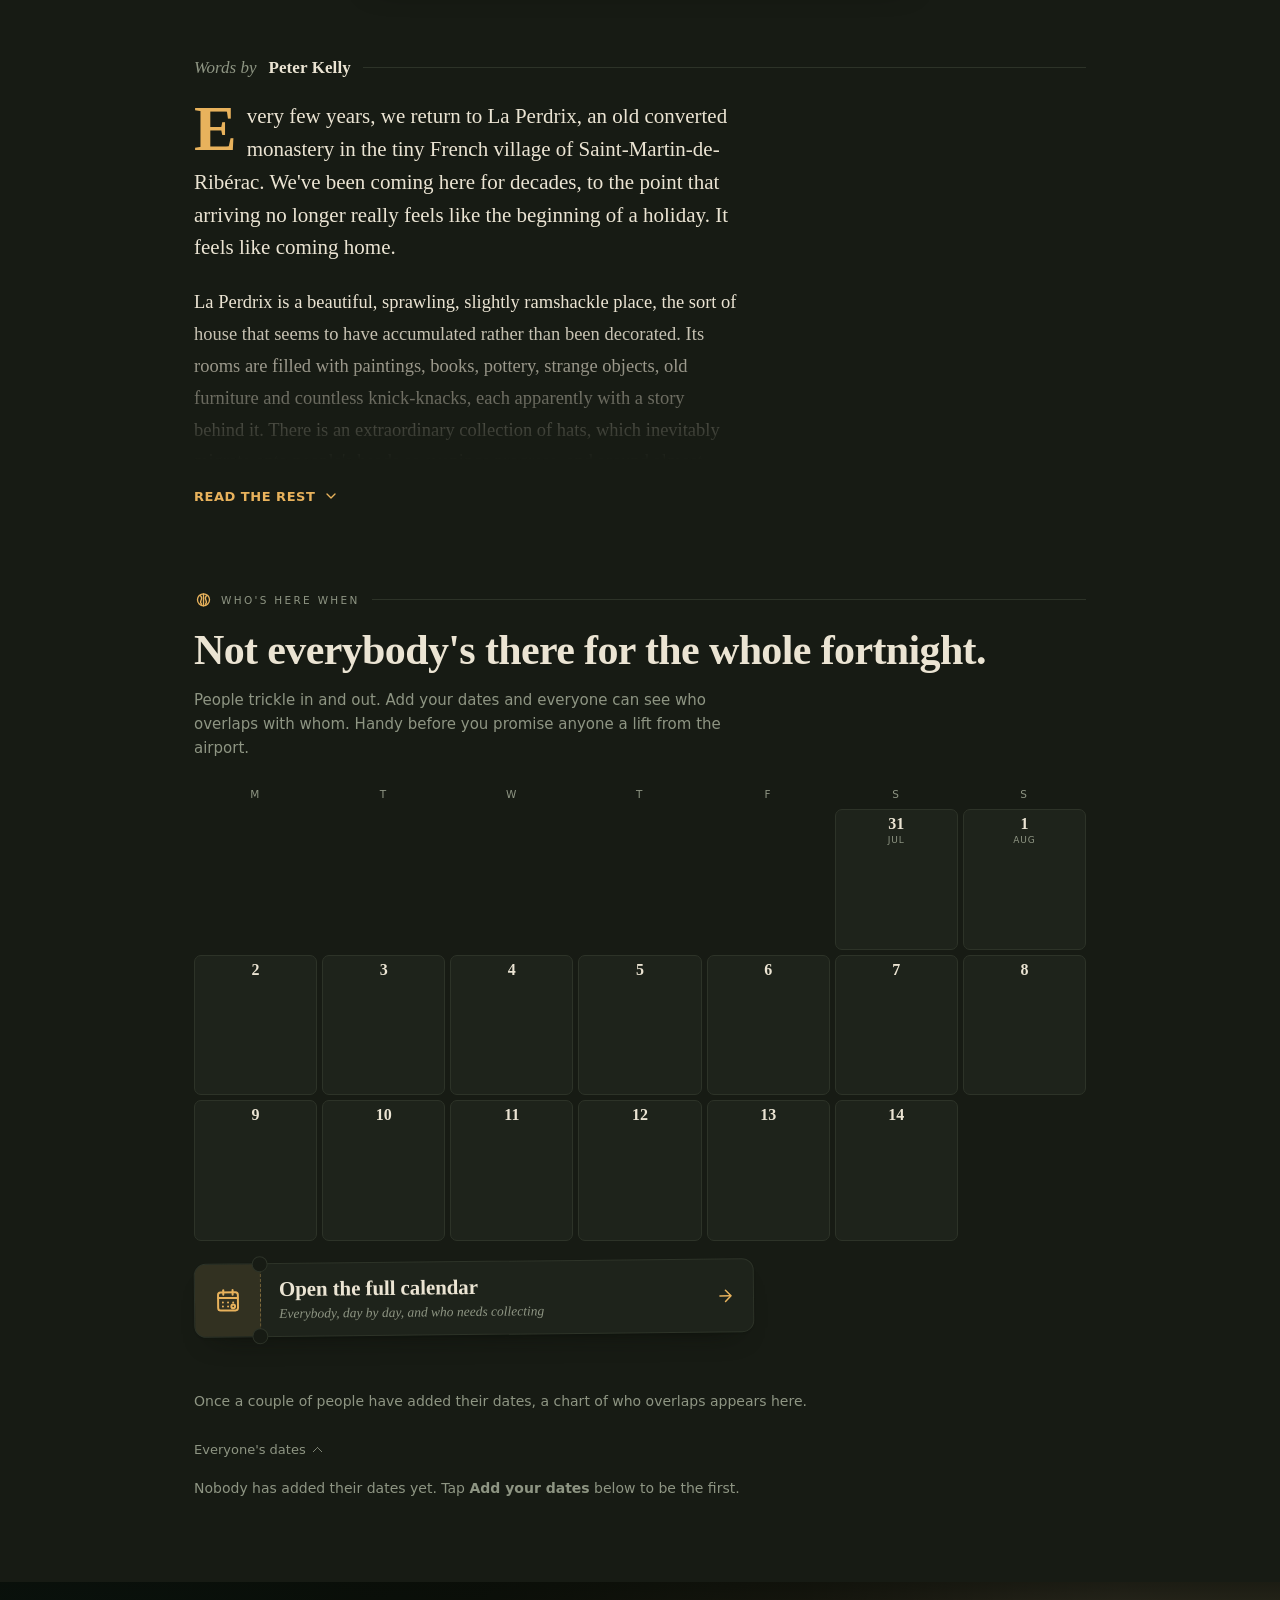
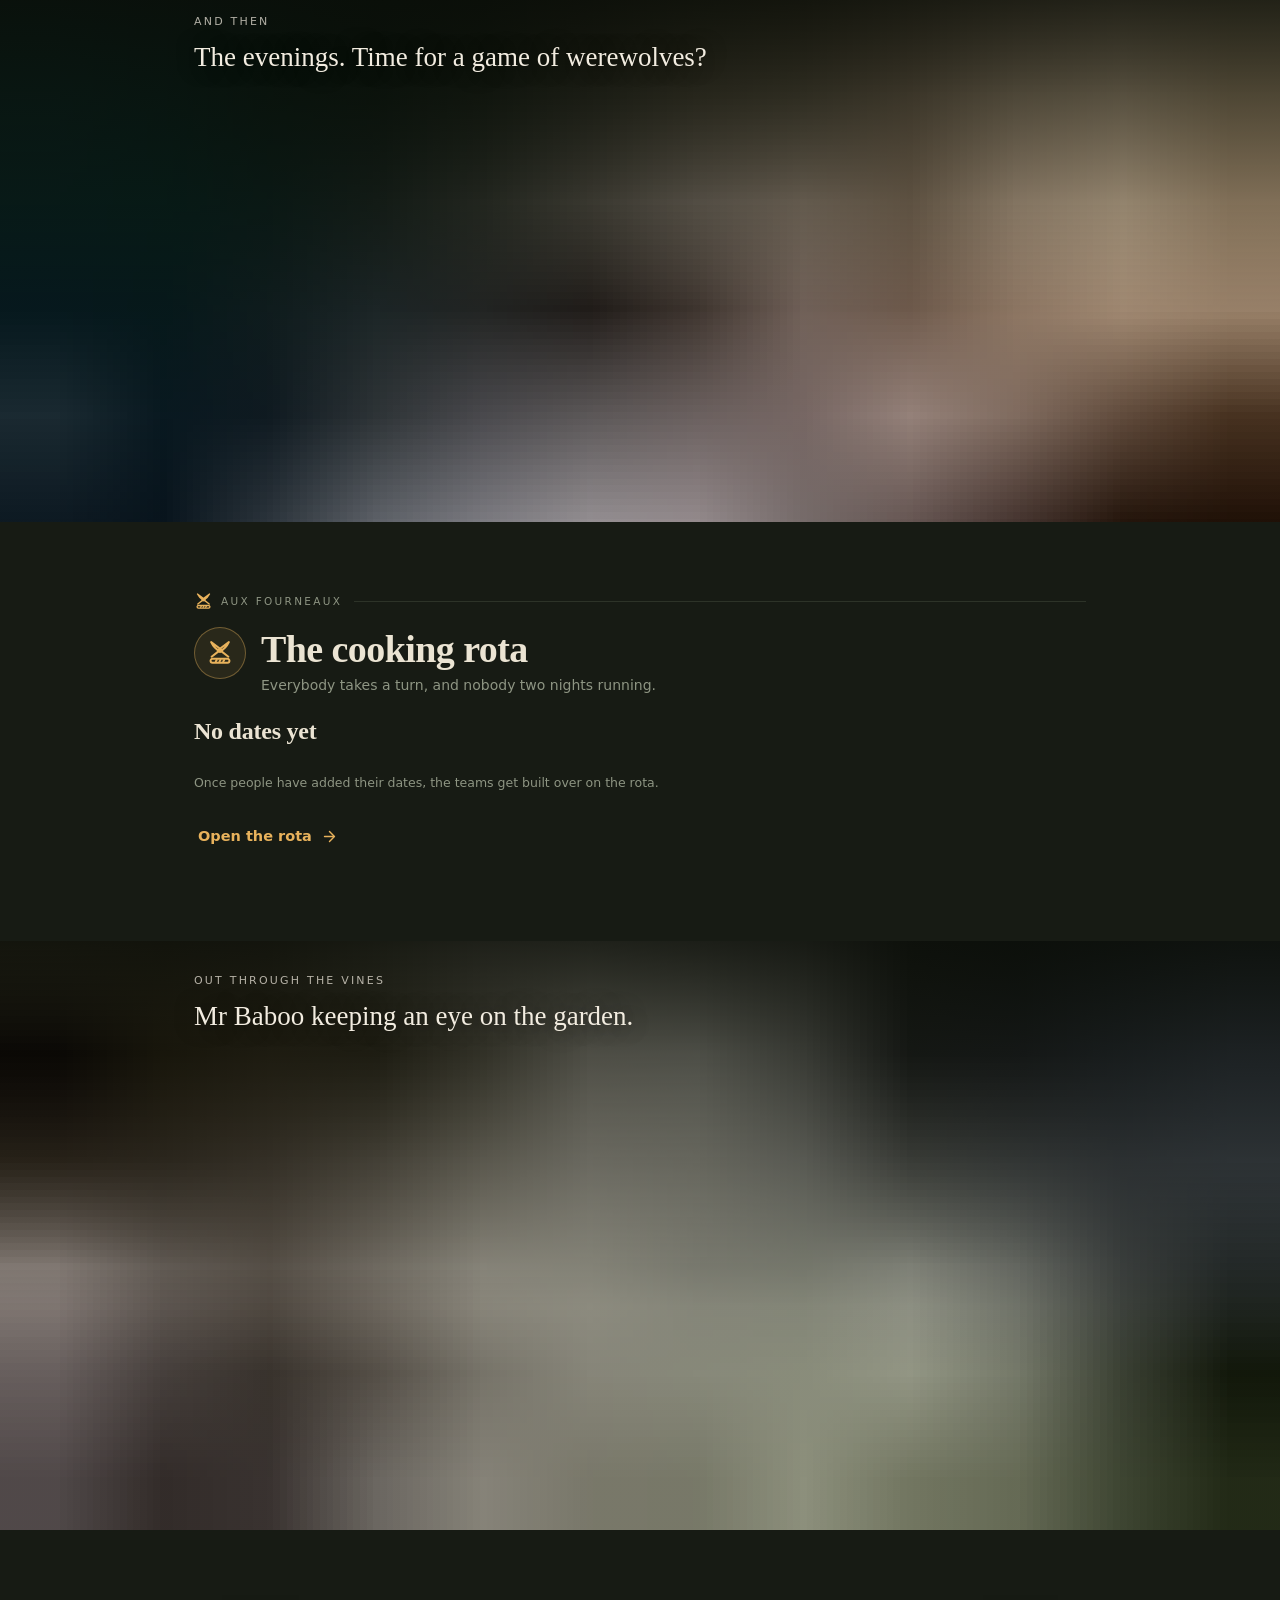
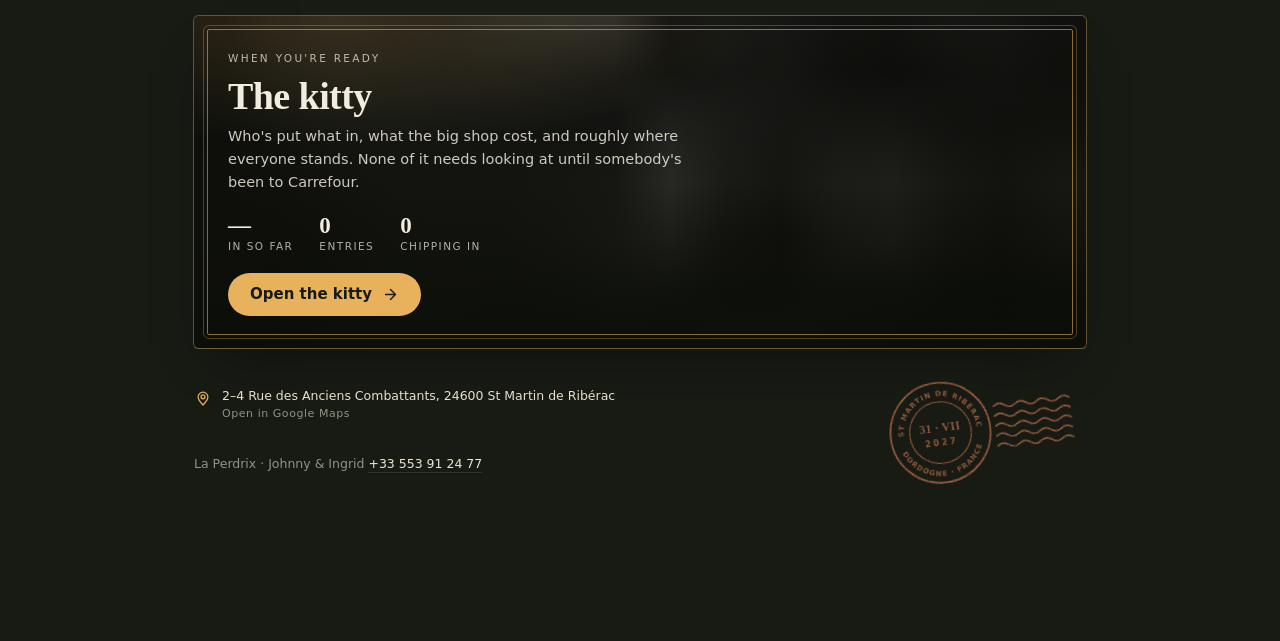
==== commit 89e596aa: "Radial dust dispersion from the front and centred crate buttons on desktop" ====
--- a/index.html
+++ b/index.html
@@ -18,7 +18,7 @@
 <!-- Generated blur stand-ins. Must load BEFORE styles.css so its :root defaults
      are in place when the rules that use var(--ph-*) are parsed. -->
 <link rel="stylesheet" href="photos.css?v=4">
-<link rel="stylesheet" href="styles.css?v=59">
+<link rel="stylesheet" href="styles.css?v=61">
 <!-- Dark is the default, and this has to run in the <head>: set the attribute
      any later and a light frame paints first, which on a phone in a dim room is
      a flash in the eye. Inline and tiny for the same reason — an external file
--- a/styles.css
+++ b/styles.css
@@ -763,6 +763,31 @@
 .view{padding-block:16px 0}
 .empty-note{color:var(--mut);font-size:14px;margin:20px 0 0}
 
+/* One-tap quick spend starters under the pot panel: pre-selects the category
+   (and sets Alcohol to off-kitty) so logging a shop or boulangerie run takes
+   only an amount and Save. */
+.quick-sec{padding-block:14px 0}
+.quick-label{
+  font:600 10.5px/1.2 var(--sans);letter-spacing:.15em;text-transform:uppercase;
+  color:var(--mut);margin:0 0 8px;
+}
+.quick-adds{display:flex;gap:7px;flex-wrap:wrap}
+.qadd{
+  display:inline-flex;align-items:center;gap:7px;
+  font:inherit;font-size:13px;padding:6px 13px 6px 7px;border-radius:99px;cursor:pointer;
+  border:1px solid var(--hair);
+  background:color-mix(in srgb,var(--surface) 82%,transparent);
+  color:var(--tx);
+  transition:border-color .15s ease,transform .15s ease;
+}
+.qadd:hover{border-color:var(--accent);transform:translateY(-1px)}
+.qadd:active{transform:translateY(0)}
+.qadd-ic{
+  width:21px;height:21px;border-radius:99px;display:grid;place-items:center;
+  color:#fff;flex:none;
+}
+.qadd-ic svg{width:13px;height:13px}
+
 /* Filter and choice pills. Used by the phase filters and by "who it was for" —
    without these they fall back to the browser's default button chrome, which
    on a dark ground is a white slab. */
@@ -1522,7 +1547,7 @@
    prints: a dark weathered wooden crate/trunk with plank seams, iron straps,
    and a tacked cellar label. */
 .box-open{
-  display:flex;align-items:stretch;margin-top:26px;min-height:78px;max-width:560px;
+  display:flex;align-items:stretch;margin:28px auto 0;min-height:78px;max-width:560px;
   color:#e6dfd1;text-decoration:none;position:relative;
   background:
     /* horizontal plank seams */
@@ -1776,36 +1801,30 @@
 .shoebox.is-open .shoebox-prompt,
 .shoebox.is-receiving .shoebox-prompt{opacity:0}
 
-/* Settled matte grey-taupe cellar dust on the dark wood, wiping clear from left
-   to right as a breath blows across the top like an aged bottle of red wine. */
+/* Settled matte grey-taupe cellar dust on the dark wood, clearing radially
+   outward from the centre as if blown on straight from the front. */
 .shoebox-dust-coat{
   position:absolute;inset:0;border-radius:5px;pointer-events:none;z-index:4;
   background:
-    radial-gradient(ellipse 90% 70% at 46% 45%,rgba(176,169,156,.34),rgba(152,145,133,.22) 58%,transparent 85%),
+    radial-gradient(ellipse 90% 70% at 50% 50%,rgba(176,169,156,.34),rgba(152,145,133,.22) 58%,transparent 88%),
     linear-gradient(180deg,rgba(186,179,166,.22),rgba(148,141,129,.12));
-  -webkit-mask-image:linear-gradient(102deg,transparent 0%,transparent 32%,#000 54%,#000 100%);
-          mask-image:linear-gradient(102deg,transparent 0%,transparent 32%,#000 54%,#000 100%);
-  -webkit-mask-size:260% 100%;
-          mask-size:260% 100%;
-  -webkit-mask-position:100% 0;
-          mask-position:100% 0;
-  animation:wineBottleDustWipe 2.8s cubic-bezier(.22,.55,.32,1) forwards;
+  -webkit-mask-image:radial-gradient(ellipse 52% 48% at 50% 50%,rgba(0,0,0,.18) 0%,rgba(0,0,0,.55) 45%,#000 78%);
+          mask-image:radial-gradient(ellipse 52% 48% at 50% 50%,rgba(0,0,0,.18) 0%,rgba(0,0,0,.55) 45%,#000 78%);
+  transform-origin:50% 50%;
+  animation:wineBottleDustWipe 2.7s cubic-bezier(.2,.58,.3,1) forwards;
 }
 @keyframes wineBottleDustWipe{
   0%{
-    -webkit-mask-position:100% 0;
-            mask-position:100% 0;
-    opacity:.95;
+    transform:scale(1);
+    opacity:.96;
   }
-  18%{
-    -webkit-mask-position:92% 0;
-            mask-position:92% 0;
-    opacity:.95;
+  16%{
+    transform:scale(1.03);
+    opacity:.94;
   }
   100%{
-    -webkit-mask-position:12% 0;
-            mask-position:12% 0;
-    opacity:.22;
+    transform:scale(2.15);
+    opacity:.16;
   }
 }
 
@@ -1819,7 +1838,7 @@
 }
 .dust-cloud{
   position:absolute;border-radius:999px;pointer-events:none;z-index:31;
-  background:radial-gradient(ellipse at center,rgba(178,171,158,.22) 0%,rgba(156,149,137,.11) 52%,transparent 78%);
+  background:radial-gradient(ellipse at center,rgba(178,171,158,.23) 0%,rgba(156,149,137,.11) 52%,transparent 78%);
   filter:blur(11px);
   animation:cloudBlow var(--dur,2.5s) cubic-bezier(.14,.58,.28,1) forwards;
 }
@@ -1829,10 +1848,10 @@
   100%{transform:translate(var(--dx),var(--dy)) scale(1.35);opacity:0}
 }
 @keyframes cloudBlow{
-  0%{transform:translate(0,0) scale(.55,.38) rotate(-4deg);opacity:0}
-  18%{opacity:.68}
-  65%{opacity:.34}
-  100%{transform:translate(var(--dx),var(--dy)) scale(2.4,1.35) rotate(6deg);opacity:0}
+  0%{transform:translate(-50%,-50%) scale(.45,.38) rotate(0deg);opacity:0}
+  18%{opacity:.66}
+  65%{opacity:.32}
+  100%{transform:translate(calc(-50% + var(--dx)),calc(-50% + var(--dy))) scale(2.2,1.65) rotate(var(--rot,8deg));opacity:0}
 }
 
 /* Cascading Polaroids */
@@ -1901,10 +1920,10 @@
 
 /* Controls strip under the table */
 .box-controls{
-  display:flex;align-items:center;justify-content:space-between;gap:10px;
-  flex-wrap:wrap;margin-top:14px;
-}
-.box-nav-btns{display:flex;align-items:center;gap:8px;flex-wrap:wrap}
+  display:flex;flex-direction:column;align-items:center;justify-content:center;gap:10px;
+  margin-top:14px;
+}
+.box-nav-btns{display:flex;align-items:center;justify-content:center;gap:8px;flex-wrap:wrap}
 .box-hint{font-size:13.5px;color:var(--mut);margin:0}
 
 /* Upload sheet preview */
